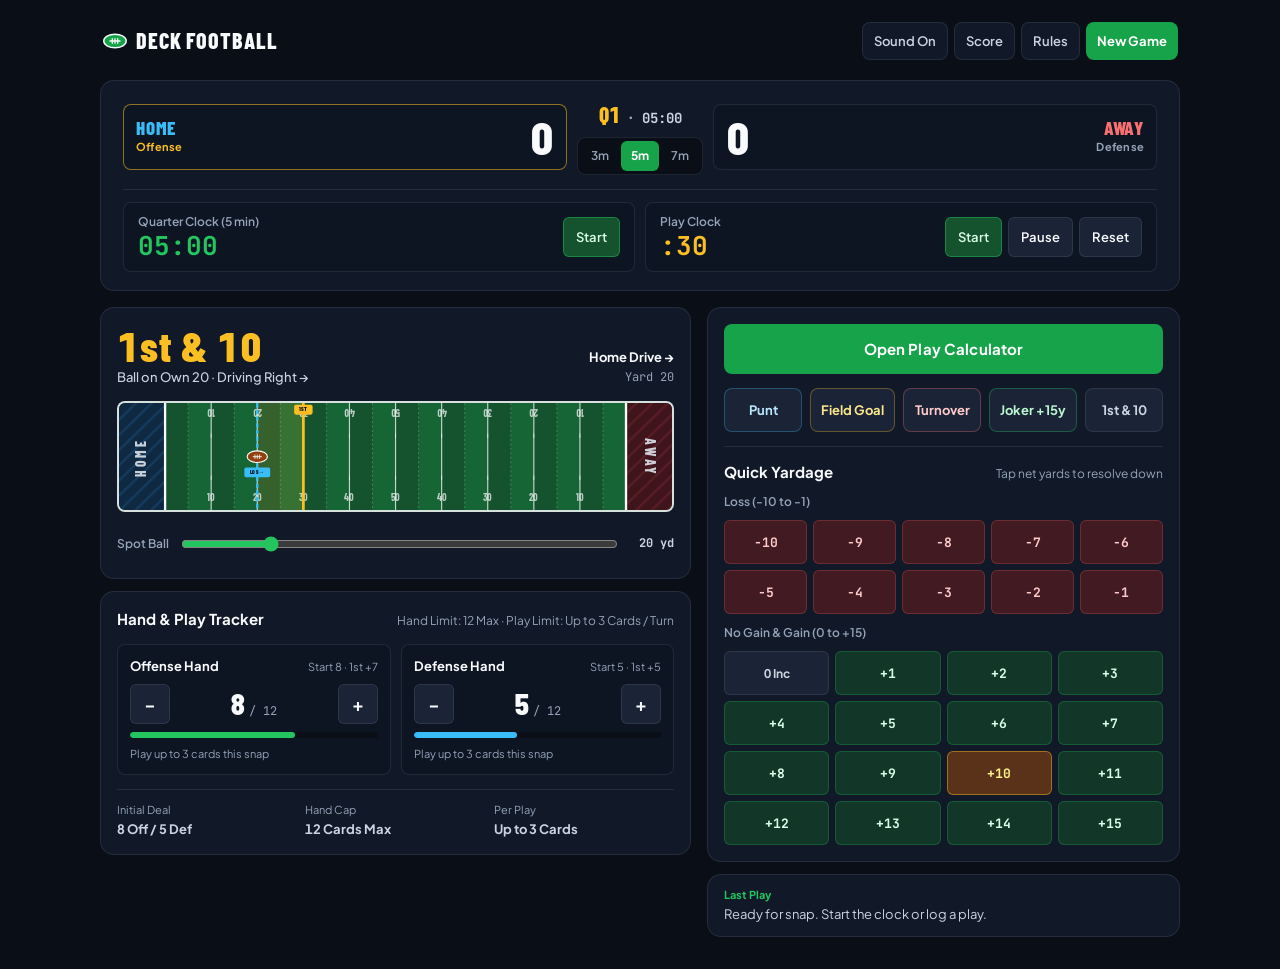
==== index.html @ 08ba4a33 "feat: initialize Deck Football Companion project Set up React application with Vite, Tailwind CSS, a" ====
<!doctype html>
<html lang="en">
  <head>
    <meta charset="UTF-8" />
    <meta name="viewport" content="width=device-width, initial-scale=1.0, viewport-fit=cover" />
    <title>Deck Football Companion</title>
    <meta
      name="description"
      content="Responsive single-page web companion for Deck Football with a live scoreboard, 100-yard gridiron tracker, synchronized game and 30-second play clocks, hand limit tracker, and card play calculators."
    />
    <meta property="og:title" content="Deck Football Companion" />
    <meta
      property="og:description"
      content="Track score, downs, 100-yard field position, synchronized clocks, hands, and special teams for Deck Football."
    />
    <meta property="og:type" content="website" />
    <meta name="twitter:card" content="summary_large_image" />
    <meta name="theme-color" content="#090e17" />
    <link rel="preconnect" href="https://fonts.googleapis.com" />
    <link rel="preconnect" href="https://fonts.gstatic.com" crossorigin />
    <link
      href="https://fonts.googleapis.com/css2?family=Barlow+Condensed:wght@600;700;800&family=JetBrains+Mono:wght@500;700&family=Plus+Jakarta+Sans:wght@400;500;600;700&display=swap"
      rel="stylesheet"
    />
    <link rel="stylesheet" href="./style.css" />
  </head>
  <body>
    <div class="app-shell">
      <!-- Top Bar -->
      <header class="top-bar">
        <div class="brand-lockup">
          <svg class="brand-mark" viewBox="0 0 28 20" aria-hidden="true">
            <ellipse cx="14" cy="10" rx="12.5" ry="7.5" fill="#16a34a" stroke="#f8fafc" stroke-width="1.6" />
            <line x1="8.5" y1="10" x2="19.5" y2="10" stroke="#f8fafc" stroke-width="1.6" stroke-linecap="round" />
            <line x1="11" y1="7.5" x2="11" y2="12.5" stroke="#f8fafc" stroke-width="1.4" stroke-linecap="round" />
            <line x1="14" y1="7.5" x2="14" y2="12.5" stroke="#f8fafc" stroke-width="1.4" stroke-linecap="round" />
            <line x1="17" y1="7.5" x2="17" y2="12.5" stroke="#f8fafc" stroke-width="1.4" stroke-linecap="round" />
          </svg>
          <span class="brand-title">Deck Football</span>
        </div>

        <nav class="top-actions" aria-label="Game controls">
          <button type="button" class="btn-ghost" id="btnToggleSound" aria-pressed="true" title="Toggle sound effects">
            Sound On
          </button>
          <button type="button" class="btn-ghost" id="btnOpenScoreModal">Score</button>
          <button type="button" class="btn-ghost" id="btnOpenRules">Rules</button>
          <button type="button" class="btn-primary-sm" id="btnResetGame">New Game</button>
        </nav>
      </header>

      <!-- Scoreboard & Synchronized Clocks -->
      <section class="scoreboard-panel" aria-label="Scoreboard and clocks">
        <div class="scoreboard-teams">
          <div class="team-block team-home is-offense" id="teamBlockHome">
            <div class="team-meta">
              <span class="team-label">Home</span>
              <span class="possession-text" id="badgeHome">Offense</span>
            </div>
            <div class="team-score" id="scoreHome">0</div>
          </div>

          <div class="quarter-center">
            <div class="quarter-readout">
              <span class="quarter-label" id="quarterDisplay">Q1</span>
              <span class="quarter-sep" aria-hidden="true">&middot;</span>
              <span class="quarter-clock-inline" id="qtrBadgeTime">05:00</span>
            </div>
            <div class="segmented-control" id="quarterLengthSelector" role="group" aria-label="Quarter length">
              <button type="button" class="seg-btn" data-mins="3">3m</button>
              <button type="button" class="seg-btn active" data-mins="5">5m</button>
              <button type="button" class="seg-btn" data-mins="7">7m</button>
            </div>
          </div>

          <div class="team-block team-away" id="teamBlockAway">
            <div class="team-score" id="scoreAway">0</div>
            <div class="team-meta team-meta-right">
              <span class="team-label">Away</span>
              <span class="possession-text" id="badgeAway">Defense</span>
            </div>
          </div>
        </div>

        <div class="clocks-strip">
          <!-- Game Clock -->
          <div class="clock-module">
            <div class="clock-info">
              <span class="clock-heading" id="gameClockLabel">Quarter Clock (5 min)</span>
              <span class="clock-value clock-game" id="gameClock">05:00</span>
            </div>
            <div class="clock-controls">
              <button type="button" class="btn-clock btn-clock-primary" id="btnToggleGameClock">Start</button>
            </div>
          </div>

          <!-- 30-Second Play Clock -->
          <div class="clock-module" id="playClockModule">
            <div class="clock-info">
              <div class="clock-heading-row">
                <span class="clock-heading">Play Clock</span>
                <span class="clock-expired-flag" id="playClockExpiredFlag" hidden>Expired</span>
              </div>
              <span class="clock-value clock-play" id="playClock">:30</span>
            </div>
            <div class="clock-controls">
              <button type="button" class="btn-clock btn-clock-primary" id="btnStartPlayClock">Start</button>
              <button type="button" class="btn-clock" id="btnPausePlayClock">Pause</button>
              <button type="button" class="btn-clock" id="btnResetPlayClock">Reset</button>
            </div>
          </div>
        </div>
      </section>

      <!-- Main Workspace (1-col Mobile, 2-col Desktop) -->
      <main class="workspace-grid">
        <!-- Left Column: Field, Down & Distance, Hand Tracker -->
        <div class="workspace-primary">
          <!-- Down & Distance + 100-Yard Gridiron -->
          <section class="panel field-panel" aria-label="Field position and down tracker">
            <div class="down-header">
              <div class="down-primary">
                <h1 class="down-distance" id="downTag">1st &amp; 10</h1>
                <p class="ball-location" id="locTag">Ball on Own 20 &middot; Driving Right &rarr;</p>
              </div>
              <div class="drive-meta">
                <span class="drive-team" id="driveIndicator">Home Drive</span>
                <span class="yard-numeric" id="ballOnNumeric">Yard 20</span>
              </div>
            </div>

            <div class="gridiron-frame">
              <svg id="fieldSvg" viewBox="0 0 1200 240" preserveAspectRatio="none" role="img" aria-label="100-yard football field showing line of scrimmage and first down marker">
                <defs>
                  <pattern id="homePattern" width="24" height="24" patternTransform="rotate(45 0 0)" patternUnits="userSpaceOnUse">
                    <rect width="24" height="24" fill="#0f2942" />
                    <line x1="0" y1="0" x2="0" y2="24" stroke="#163b5e" stroke-width="10" />
                  </pattern>
                  <pattern id="awayPattern" width="24" height="24" patternTransform="rotate(45 0 0)" patternUnits="userSpaceOnUse">
                    <rect width="24" height="24" fill="#3f151b" />
                    <line x1="0" y1="0" x2="0" y2="24" stroke="#581d25" stroke-width="10" />
                  </pattern>
                </defs>

                <!-- Alternating 5-Yard Turf Stripes (x: 100 to 1100 = 100 yards) -->
                <g id="grassStripes">
                  <rect x="100" y="0" width="50" height="240" fill="#14532d" />
                  <rect x="150" y="0" width="50" height="240" fill="#166534" />
                  <rect x="200" y="0" width="50" height="240" fill="#14532d" />
                  <rect x="250" y="0" width="50" height="240" fill="#166534" />
                  <rect x="300" y="0" width="50" height="240" fill="#14532d" />
                  <rect x="350" y="0" width="50" height="240" fill="#166534" />
                  <rect x="400" y="0" width="50" height="240" fill="#14532d" />
                  <rect x="450" y="0" width="50" height="240" fill="#166534" />
                  <rect x="500" y="0" width="50" height="240" fill="#14532d" />
                  <rect x="550" y="0" width="50" height="240" fill="#166534" />
                  <rect x="600" y="0" width="50" height="240" fill="#14532d" />
                  <rect x="650" y="0" width="50" height="240" fill="#166534" />
                  <rect x="700" y="0" width="50" height="240" fill="#14532d" />
                  <rect x="750" y="0" width="50" height="240" fill="#166534" />
                  <rect x="800" y="0" width="50" height="240" fill="#14532d" />
                  <rect x="850" y="0" width="50" height="240" fill="#166534" />
                  <rect x="900" y="0" width="50" height="240" fill="#14532d" />
                  <rect x="950" y="0" width="50" height="240" fill="#166534" />
                  <rect x="1000" y="0" width="50" height="240" fill="#14532d" />
                  <rect x="1050" y="0" width="50" height="240" fill="#166534" />
                </g>

                <!-- To-Go Zone Highlight between LOS and First Down -->
                <rect id="svgToGoZone" x="300" y="0" width="100" height="240" fill="rgba(251, 191, 36, 0.14)" />

                <!-- Endzones -->
                <rect x="0" y="0" width="100" height="240" fill="url(#homePattern)" />
                <text x="50" y="122" fill="#e2e8f0" font-size="30" font-weight="800" font-family="Barlow Condensed, sans-serif" text-anchor="middle" dominant-baseline="middle" transform="rotate(-90 50 122)" opacity="0.88" letter-spacing="6">HOME</text>

                <rect x="1100" y="0" width="100" height="240" fill="url(#awayPattern)" />
                <text x="1150" y="122" fill="#e2e8f0" font-size="30" font-weight="800" font-family="Barlow Condensed, sans-serif" text-anchor="middle" dominant-baseline="middle" transform="rotate(90 1150 122)" opacity="0.88" letter-spacing="6">AWAY</text>

                <!-- Goal Lines -->
                <line x1="100" y1="0" x2="100" y2="240" stroke="#f8fafc" stroke-width="5" />
                <line x1="1100" y1="0" x2="1100" y2="240" stroke="#f8fafc" stroke-width="5" />

                <!-- 5-Yard Dashed Lines -->
                <g stroke="rgba(248,250,252,0.24)" stroke-width="2" stroke-dasharray="5 5">
                  <line x1="150" y1="0" x2="150" y2="240" />
                  <line x1="250" y1="0" x2="250" y2="240" />
                  <line x1="350" y1="0" x2="350" y2="240" />
                  <line x1="450" y1="0" x2="450" y2="240" />
                  <line x1="550" y1="0" x2="550" y2="240" />
                  <line x1="650" y1="0" x2="650" y2="240" />
                  <line x1="750" y1="0" x2="750" y2="240" />
                  <line x1="850" y1="0" x2="850" y2="240" />
                  <line x1="950" y1="0" x2="950" y2="240" />
                  <line x1="1050" y1="0" x2="1050" y2="240" />
                </g>

                <!-- 10-Yard Major Solid Lines -->
                <g stroke="rgba(248,250,252,0.78)" stroke-width="2.5">
                  <line x1="200" y1="0" x2="200" y2="240" />
                  <line x1="300" y1="0" x2="300" y2="240" />
                  <line x1="400" y1="0" x2="400" y2="240" />
                  <line x1="500" y1="0" x2="500" y2="240" />
                  <line x1="600" y1="0" x2="600" y2="240" />
                  <line x1="700" y1="0" x2="700" y2="240" />
                  <line x1="800" y1="0" x2="800" y2="240" />
                  <line x1="900" y1="0" x2="900" y2="240" />
                  <line x1="1000" y1="0" x2="1000" y2="240" />
                </g>

                <!-- Hash Marks -->
                <g stroke="rgba(248,250,252,0.65)" stroke-width="2">
                  <line x1="200" y1="68" x2="200" y2="78" /><line x1="300" y1="68" x2="300" y2="78" />
                  <line x1="400" y1="68" x2="400" y2="78" /><line x1="500" y1="68" x2="500" y2="78" />
                  <line x1="600" y1="68" x2="600" y2="78" /><line x1="700" y1="68" x2="700" y2="78" />
                  <line x1="800" y1="68" x2="800" y2="78" /><line x1="900" y1="68" x2="900" y2="78" />
                  <line x1="1000" y1="68" x2="1000" y2="78" />
                  <line x1="200" y1="162" x2="200" y2="172" /><line x1="300" y1="162" x2="300" y2="172" />
                  <line x1="400" y1="162" x2="400" y2="172" /><line x1="500" y1="162" x2="500" y2="172" />
                  <line x1="600" y1="162" x2="600" y2="172" /><line x1="700" y1="162" x2="700" y2="172" />
                  <line x1="800" y1="162" x2="800" y2="172" /><line x1="900" y1="162" x2="900" y2="172" />
                  <line x1="1000" y1="162" x2="1000" y2="172" />
                </g>

                <!-- Yard Numbers -->
                <g font-size="22" font-weight="700" font-family="Barlow Condensed, sans-serif" fill="rgba(248,250,252,0.72)" text-anchor="middle">
                  <text x="200" y="220">10</text><text x="300" y="220">20</text><text x="400" y="220">30</text><text x="500" y="220">40</text>
                  <text x="600" y="220">50</text>
                  <text x="700" y="220">40</text><text x="800" y="220">30</text><text x="900" y="220">20</text><text x="1000" y="220">10</text>
                  <text x="200" y="26" transform="rotate(180 200 20)">10</text>
                  <text x="300" y="26" transform="rotate(180 300 20)">20</text>
                  <text x="400" y="26" transform="rotate(180 400 20)">30</text>
                  <text x="500" y="26" transform="rotate(180 500 20)">40</text>
                  <text x="600" y="26" transform="rotate(180 600 20)">50</text>
                  <text x="700" y="26" transform="rotate(180 700 20)">40</text>
                  <text x="800" y="26" transform="rotate(180 800 20)">30</text>
                  <text x="900" y="26" transform="rotate(180 900 20)">20</text>
                  <text x="1000" y="26" transform="rotate(180 1000 20)">10</text>
                </g>

                <!-- First Down Line (Amber Gold) -->
                <g id="svgFirstDownGroup" transform="translate(400, 0)">
                  <line x1="0" y1="0" x2="0" y2="240" stroke="#fbbf24" stroke-width="6" />
                  <rect x="-20" y="4" width="40" height="22" rx="4" fill="#fbbf24" />
                  <text x="0" y="19" fill="#090e17" font-size="13" font-weight="800" font-family="Barlow Condensed, sans-serif" text-anchor="middle">1ST</text>
                </g>

                <!-- Line of Scrimmage & Ball Marker -->
                <g id="svgLosGroup" transform="translate(300, 0)">
                  <line x1="0" y1="0" x2="0" y2="240" stroke="#38bdf8" stroke-width="5" stroke-dasharray="10 5" />
                  <ellipse cx="0" cy="120" rx="22" ry="13" fill="#92400e" stroke="#f8fafc" stroke-width="2.5" />
                  <line x1="-9" y1="120" x2="9" y2="120" stroke="#f8fafc" stroke-width="2" stroke-linecap="round" />
                  <line x1="-5" y1="116" x2="-5" y2="124" stroke="#f8fafc" stroke-width="1.8" stroke-linecap="round" />
                  <line x1="0" y1="116" x2="0" y2="124" stroke="#f8fafc" stroke-width="1.8" stroke-linecap="round" />
                  <line x1="5" y1="116" x2="5" y2="124" stroke="#f8fafc" stroke-width="1.8" stroke-linecap="round" />
                  <rect x="-28" y="144" width="56" height="22" rx="4" fill="#38bdf8" />
                  <text id="svgLosText" x="0" y="159" fill="#090e17" font-size="12" font-weight="800" font-family="Barlow Condensed, sans-serif" text-anchor="middle">LOS &rarr;</text>
                </g>
              </svg>
            </div>

            <!-- Manual Spot Scrubber -->
            <div class="scrubber-row">
              <label for="ballScrubber" class="scrubber-label">Spot Ball</label>
              <input type="range" id="ballScrubber" min="1" max="99" value="20" aria-label="Adjust ball yard line" />
              <span class="scrubber-value" id="scrubberYardVal">20 yd</span>
            </div>
          </section>

          <!-- Hand Tracker Indicators -->
          <section class="panel hand-tracker-panel" aria-label="Card hand tracker">
            <div class="section-header-row">
              <h2 class="section-title">Hand &amp; Play Tracker</h2>
              <span class="meta-inline">Hand Limit: 12 Max &middot; Play Limit: Up to 3 Cards / Turn</span>
            </div>

            <div class="hand-grid">
              <div class="hand-stat">
                <div class="hand-stat-top">
                  <span class="hand-role">Offense Hand</span>
                  <span class="hand-rule-note">Start 8 &middot; 1st +7</span>
                </div>
                <div class="hand-counter-row">
                  <button type="button" class="btn-step" id="btnOffHandDec" aria-label="Decrease offense cards">&minus;</button>
                  <div class="hand-count-readout">
                    <span class="hand-count-num" id="offenseHandCount">8</span>
                    <span class="hand-count-cap">/ 12</span>
                  </div>
                  <button type="button" class="btn-step" id="btnOffHandInc" aria-label="Increase offense cards">+</button>
                </div>
                <div class="hand-bar-track" aria-hidden="true">
                  <div class="hand-bar-fill fill-offense" id="offenseHandBar" style="width: 66.6%;"></div>
                </div>
                <span class="hand-status-note" id="offenseHandNote">Fresh drive deal (8 cards)</span>
              </div>

              <div class="hand-stat">
                <div class="hand-stat-top">
                  <span class="hand-role">Defense Hand</span>
                  <span class="hand-rule-note">Start 5 &middot; 1st +5</span>
                </div>
                <div class="hand-counter-row">
                  <button type="button" class="btn-step" id="btnDefHandDec" aria-label="Decrease defense cards">&minus;</button>
                  <div class="hand-count-readout">
                    <span class="hand-count-num" id="defenseHandCount">5</span>
                    <span class="hand-count-cap">/ 12</span>
                  </div>
                  <button type="button" class="btn-step" id="btnDefHandInc" aria-label="Increase defense cards">+</button>
                </div>
                <div class="hand-bar-track" aria-hidden="true">
                  <div class="hand-bar-fill fill-defense" id="defenseHandBar" style="width: 41.6%;"></div>
                </div>
                <span class="hand-status-note" id="defenseHandNote">Fresh drive deal (5 cards)</span>
              </div>
            </div>

            <div class="limits-footer">
              <div class="limit-item">
                <span class="limit-key">Initial Deal</span>
                <span class="limit-val">8 Off / 5 Def</span>
              </div>
              <div class="limit-item">
                <span class="limit-key">Hand Cap</span>
                <span class="limit-val">12 Cards Max</span>
              </div>
              <div class="limit-item">
                <span class="limit-key">Per Play</span>
                <span class="limit-val">Up to 3 Cards</span>
              </div>
            </div>
          </section>
        </div>

        <!-- Right Column: Controls, Quick Yardage, Play Calc & Live Feed -->
        <div class="workspace-secondary">
          <!-- Primary Play Calculator + Situation Actions -->
          <section class="panel controls-panel" aria-label="Play actions and quick yardage">
            <button type="button" class="btn-play-calc" id="btnOpenPlayCalc">
              Open Play Calculator
            </button>

            <div class="situation-grid">
              <button type="button" class="btn-action action-punt" id="btnTriggerPunt">Punt</button>
              <button type="button" class="btn-action action-fg" id="btnTriggerFG">Field Goal</button>
              <button type="button" class="btn-action action-turnover" id="btnTriggerTurnover">Turnover</button>
              <button type="button" class="btn-action action-penalty" id="btnTriggerJokerPenalty">Joker +15y</button>
              <button type="button" class="btn-action action-reset" id="btnForceFirstDown">1st &amp; 10</button>
            </div>

            <div class="divider-line"></div>

            <!-- Quick Yardage (-10 to +15) -->
            <div class="quick-yardage-block">
              <div class="section-header-row">
                <h2 class="section-title">Quick Yardage</h2>
                <span class="meta-inline">Tap net yards to resolve down</span>
              </div>

              <div class="yard-group-label">Loss (-10 to -1)</div>
              <div class="yard-grid yard-grid-loss">
                <button type="button" class="btn-yard btn-loss" data-yard="-10">-10</button>
                <button type="button" class="btn-yard btn-loss" data-yard="-9">-9</button>
                <button type="button" class="btn-yard btn-loss" data-yard="-8">-8</button>
                <button type="button" class="btn-yard btn-loss" data-yard="-7">-7</button>
                <button type="button" class="btn-yard btn-loss" data-yard="-6">-6</button>
                <button type="button" class="btn-yard btn-loss" data-yard="-5">-5</button>
                <button type="button" class="btn-yard btn-loss" data-yard="-4">-4</button>
                <button type="button" class="btn-yard btn-loss" data-yard="-3">-3</button>
                <button type="button" class="btn-yard btn-loss" data-yard="-2">-2</button>
                <button type="button" class="btn-yard btn-loss" data-yard="-1">-1</button>
              </div>

              <div class="yard-group-label">No Gain &amp; Gain (0 to +15)</div>
              <div class="yard-grid yard-grid-gain">
                <button type="button" class="btn-yard btn-inc" data-yard="0">0 Inc</button>
                <button type="button" class="btn-yard btn-gain" data-yard="1">+1</button>
                <button type="button" class="btn-yard btn-gain" data-yard="2">+2</button>
                <button type="button" class="btn-yard btn-gain" data-yard="3">+3</button>
                <button type="button" class="btn-yard btn-gain" data-yard="4">+4</button>
                <button type="button" class="btn-yard btn-gain" data-yard="5">+5</button>
                <button type="button" class="btn-yard btn-gain" data-yard="6">+6</button>
                <button type="button" class="btn-yard btn-gain" data-yard="7">+7</button>
                <button type="button" class="btn-yard btn-gain" data-yard="8">+8</button>
                <button type="button" class="btn-yard btn-gain" data-yard="9">+9</button>
                <button type="button" class="btn-yard btn-firstdown" data-yard="10">+10</button>
                <button type="button" class="btn-yard btn-gain" data-yard="11">+11</button>
                <button type="button" class="btn-yard btn-gain" data-yard="12">+12</button>
                <button type="button" class="btn-yard btn-gain" data-yard="13">+13</button>
                <button type="button" class="btn-yard btn-gain" data-yard="14">+14</button>
                <button type="button" class="btn-yard btn-gain" data-yard="15">+15</button>
              </div>
            </div>
          </section>

          <!-- Play Log / Status -->
          <section class="panel status-panel" aria-live="polite" aria-label="Latest play update">
            <div class="status-row">
              <span class="status-kicker">Last Play</span>
              <span class="status-text" id="statusText">Ready for snap. Start the clock or log a play.</span>
            </div>
          </section>
        </div>
      </main>
    </div>

    <!-- ================= PLAY CALCULATOR MODAL ================= -->
    <div class="modal-backdrop" id="modalPlayCalc" role="dialog" aria-modal="true" aria-labelledby="titlePlayCalc">
      <div class="modal-card modal-card-wide">
        <div class="modal-header">
          <div>
            <h2 class="modal-title" id="titlePlayCalc">Play Calculator</h2>
            <p class="modal-subtitle">Clocks paused automatically &middot; Up to 3 cards per side</p>
          </div>
          <button type="button" class="btn-close" id="btnClosePlayCalc" aria-label="Close Play Calculator">&times;</button>
        </div>

        <div class="calc-mode-bar">
          <span class="calc-mode-label">Ace Valuation</span>
          <div class="segmented-control" id="aceModeSelector" role="group" aria-label="Ace valuation mode">
            <button type="button" class="seg-btn active" data-ace-mode="standard">Ace = 11</button>
            <button type="button" class="seg-btn" data-ace-mode="v4">v4 (Q+A = 11 / Solo 5)</button>
          </div>
        </div>

        <!-- Direct Card Sum Quick Input -->
        <div class="sum-input-row">
          <div class="sum-field">
            <label for="inputOffenseSum">Offense Sum (optional)</label>
            <input type="number" id="inputOffenseSum" min="0" max="60" placeholder="Auto from cards" />
          </div>
          <div class="sum-field">
            <label for="inputDefenseSum">Defense Sum (optional)</label>
            <input type="number" id="inputDefenseSum" min="0" max="60" placeholder="Auto from cards" />
          </div>
        </div>

        <!-- Offense Cards -->
        <div class="calc-section">
          <div class="calc-section-header">
            <span id="labelOffenseCount">Offense Cards (0/3)</span>
            <button type="button" class="btn-text-sm" id="btnClearOffense">Clear</button>
          </div>
          <div class="selected-cards" id="chipsOffense"></div>
          <div class="card-keypad" id="keysOffense">
            <button type="button" class="btn-key" data-type="num" data-val="2">2</button>
            <button type="button" class="btn-key" data-type="num" data-val="3">3</button>
            <button type="button" class="btn-key" data-type="num" data-val="4">4</button>
            <button type="button" class="btn-key" data-type="num" data-val="5">5</button>
            <button type="button" class="btn-key" data-type="num" data-val="6">6</button>
            <button type="button" class="btn-key" data-type="num" data-val="7">7</button>
            <button type="button" class="btn-key" data-type="num" data-val="8">8</button>
            <button type="button" class="btn-key" data-type="num" data-val="9">9</button>
            <button type="button" class="btn-key" data-type="num" data-val="10">10</button>
            <button type="button" class="btn-key" data-type="jack" data-val="10">J (10)</button>
            <button type="button" class="btn-key key-face" data-type="queen" data-val="10">Q (10)</button>
            <button type="button" class="btn-key key-face" data-type="king" data-val="10">K (10)</button>
            <button type="button" class="btn-key key-ace span-2" data-type="ace" data-val="11" id="btnOffAceKey">Ace (11)</button>
            <button type="button" class="btn-key key-joker-off span-2" data-type="joker" data-val="11">Joker (K+Joker = +15y)</button>
          </div>
        </div>

        <!-- Defense Cards -->
        <div class="calc-section">
          <div class="calc-section-header">
            <span id="labelDefenseCount">Defense Cards (0/3)</span>
            <button type="button" class="btn-text-sm" id="btnClearDefense">Clear</button>
          </div>
          <div class="selected-cards" id="chipsDefense"></div>
          <div class="card-keypad" id="keysDefense">
            <button type="button" class="btn-key" data-type="num" data-val="2">2</button>
            <button type="button" class="btn-key" data-type="num" data-val="3">3</button>
            <button type="button" class="btn-key" data-type="num" data-val="4">4</button>
            <button type="button" class="btn-key" data-type="num" data-val="5">5</button>
            <button type="button" class="btn-key" data-type="num" data-val="6">6</button>
            <button type="button" class="btn-key" data-type="num" data-val="7">7</button>
            <button type="button" class="btn-key" data-type="num" data-val="8">8</button>
            <button type="button" class="btn-key" data-type="num" data-val="9">9</button>
            <button type="button" class="btn-key" data-type="num" data-val="10">10</button>
            <button type="button" class="btn-key" data-type="jack" data-val="10">J (10)</button>
            <button type="button" class="btn-key key-face" data-type="queen" data-val="10">Q (10)</button>
            <button type="button" class="btn-key key-face" data-type="king" data-val="10">K (10)</button>
            <button type="button" class="btn-key key-ace span-2" data-type="ace" data-val="11">Ace (11 &middot; -10y Cap)</button>
            <button type="button" class="btn-key key-joker-def span-2" data-type="joker" data-val="11">Joker (K+Joker = Turnover)</button>
          </div>
        </div>

        <div class="result-summary">
          <span class="result-label">Net Play Yardage</span>
          <div class="result-value" id="calcDiffText">0 Yards</div>
          <p class="result-subtext" id="calcOutcomeSubtext">Select cards or enter sums to calculate play outcome.</p>
        </div>

        <div class="modal-actions-stack">
          <button type="button" class="btn-primary-full" id="btnApplyPlayCalc">Apply Play to Field</button>
          <button type="button" class="btn-secondary-full btn-joker-direct" id="btnCalcJokerPenalty">
            Enforce Offensive Joker Penalty (+15y &amp; 1st Down)
          </button>
        </div>
      </div>
    </div>

    <!-- ================= PUNT & SAFETY FREE KICK MODAL ================= -->
    <div class="modal-backdrop" id="modalPunt" role="dialog" aria-modal="true" aria-labelledby="puntTitle">
      <div class="modal-card modal-card-wide">
        <div class="modal-header">
          <div>
            <h2 class="modal-title" id="puntTitle">4th Down Punt</h2>
            <p class="modal-subtitle" id="puntDesc">Val &times; 5y, Face = 45y, Ace = 50y. Defense plays 1 return card.</p>
          </div>
          <button type="button" class="btn-close" id="btnClosePunt" aria-label="Close Punt Modal">&times;</button>
        </div>

        <div class="calc-section">
          <div class="calc-section-header">
            <span>Punting Card</span>
            <button type="button" class="btn-text-accent" id="btnPuntDrawDeck">Draw Deck (Empty Hand)</button>
          </div>
          <div class="selected-cards" id="chipsPuntKick"></div>
          <div class="card-keypad keypad-compact" id="keysPuntKick">
            <button type="button" class="btn-key" data-val="2" data-label="2 (10y)">2 (10y)</button>
            <button type="button" class="btn-key" data-val="3" data-label="3 (15y)">3 (15y)</button>
            <button type="button" class="btn-key" data-val="4" data-label="4 (20y)">4 (20y)</button>
            <button type="button" class="btn-key" data-val="5" data-label="5 (25y)">5 (25y)</button>
            <button type="button" class="btn-key" data-val="6" data-label="6 (30y)">6 (30y)</button>
            <button type="button" class="btn-key" data-val="7" data-label="7 (35y)">7 (35y)</button>
            <button type="button" class="btn-key" data-val="8" data-label="8 (40y)">8 (40y)</button>
            <button type="button" class="btn-key" data-val="9" data-label="9 (45y)">9 (45y)</button>
            <button type="button" class="btn-key" data-val="10" data-label="10 (50y)">10 (50y)</button>
            <button type="button" class="btn-key key-face" data-val="10" data-label="Face (45y)">Face (45y)</button>
            <button type="button" class="btn-key key-ace span-2" data-val="11" data-label="Ace (50y)">Ace (50y)</button>
          </div>
        </div>

        <div class="calc-section">
          <div class="calc-section-header">
            <span>Return Card</span>
            <button type="button" class="btn-text-sm" id="btnClearPuntReturn">No Return</button>
          </div>
          <div class="selected-cards" id="chipsPuntReturn"></div>
          <div class="card-keypad keypad-compact" id="keysPuntReturn">
            <button type="button" class="btn-key" data-val="2" data-label="2 (2y)">2y</button>
            <button type="button" class="btn-key" data-val="3" data-label="3 (3y)">3y</button>
            <button type="button" class="btn-key" data-val="4" data-label="4 (4y)">4y</button>
            <button type="button" class="btn-key" data-val="5" data-label="5 (5y)">5y</button>
            <button type="button" class="btn-key" data-val="6" data-label="6 (6y)">6y</button>
            <button type="button" class="btn-key" data-val="7" data-label="7 (7y)">7y</button>
            <button type="button" class="btn-key" data-val="8" data-label="8 (8y)">8y</button>
            <button type="button" class="btn-key" data-val="9" data-label="9 (9y)">9y</button>
            <button type="button" class="btn-key" data-val="10" data-label="10 (10y)">10y</button>
            <button type="button" class="btn-key key-face" data-val="10" data-label="Face (10y)">Face (10y)</button>
            <button type="button" class="btn-key key-ace span-2" data-val="11" data-label="Ace (11y)">Ace (11y)</button>
          </div>
        </div>

        <div class="result-summary">
          <span class="result-label">Projected Result</span>
          <div class="result-value" id="puntNetText">0 Net Yards</div>
          <p class="result-subtext" id="puntLandingPreview">Select a punting card to preview landing spot.</p>
        </div>

        <button type="button" class="btn-primary-full" id="btnExecutePunt">Execute Punt &amp; Switch Possession</button>
      </div>
    </div>

    <!-- ================= FIELD GOAL MODAL ================= -->
    <div class="modal-backdrop" id="modalFG" role="dialog" aria-modal="true" aria-labelledby="titleFG">
      <div class="modal-card modal-card-wide">
        <div class="modal-header">
          <div>
            <h2 class="modal-title" id="titleFG">Field Goal Attempt</h2>
            <p class="modal-subtitle">5 deck cards + up to 3 hand cards vs. up to 2 defense cards (Aces = 11)</p>
          </div>
          <button type="button" class="btn-close" id="btnCloseFG" aria-label="Close Field Goal Modal">&times;</button>
        </div>

        <div class="result-summary">
          <span class="result-label">Target Distance Required (Strictly Exceed)</span>
          <div class="result-value" id="fgTargetText">45 Yards</div>
          <p class="result-subtext" id="fgMathText">Offense (0) - Defense (0) = 0 Net</p>
        </div>

        <div class="calc-section">
          <div class="calc-section-header">
            <span>Offense Kick (Deck + Hand)</span>
            <div class="inline-actions">
              <button type="button" class="btn-text-accent" id="btnAutoFGDeck">Auto-Draw 5 Deck</button>
              <button type="button" class="btn-text-sm" id="btnClearFGOffense">Clear</button>
            </div>
          </div>
          <div class="selected-cards" id="chipsFGOffense"></div>
          <div class="card-keypad" id="keysFGOffense">
            <button type="button" class="btn-key" data-val="2" data-label="2">2</button>
            <button type="button" class="btn-key" data-val="3" data-label="3">3</button>
            <button type="button" class="btn-key" data-val="4" data-label="4">4</button>
            <button type="button" class="btn-key" data-val="5" data-label="5">5</button>
            <button type="button" class="btn-key" data-val="6" data-label="6">6</button>
            <button type="button" class="btn-key" data-val="7" data-label="7">7</button>
            <button type="button" class="btn-key" data-val="8" data-label="8">8</button>
            <button type="button" class="btn-key" data-val="9" data-label="9">9</button>
            <button type="button" class="btn-key" data-val="10" data-label="10">10</button>
            <button type="button" class="btn-key key-face" data-val="10" data-label="Face (10)">Face (10)</button>
            <button type="button" class="btn-key key-ace span-2" data-val="11" data-label="Ace (11)">Ace (11)</button>
            <button type="button" class="btn-key key-joker-off span-4" data-val="25" data-label="Joker (+25y)">Joker Penalty / Kick Boost (+25 Yards)</button>
          </div>
        </div>

        <div class="calc-section">
          <div class="calc-section-header">
            <span>Defense Contest (Max 2 Cards)</span>
            <button type="button" class="btn-text-sm" id="btnClearFGDefense">Clear</button>
          </div>
          <div class="selected-cards" id="chipsFGDefense"></div>
          <div class="card-keypad" id="keysFGDefense">
            <button type="button" class="btn-key" data-val="2" data-label="2">2</button>
            <button type="button" class="btn-key" data-val="3" data-label="3">3</button>
            <button type="button" class="btn-key" data-val="4" data-label="4">4</button>
            <button type="button" class="btn-key" data-val="5" data-label="5">5</button>
            <button type="button" class="btn-key" data-val="6" data-label="6">6</button>
            <button type="button" class="btn-key" data-val="7" data-label="7">7</button>
            <button type="button" class="btn-key" data-val="8" data-label="8">8</button>
            <button type="button" class="btn-key" data-val="9" data-label="9">9</button>
            <button type="button" class="btn-key" data-val="10" data-label="10">10</button>
            <button type="button" class="btn-key key-face" data-val="10" data-label="Face (10)">Face (10)</button>
            <button type="button" class="btn-key key-ace span-2" data-val="11" data-label="Ace (11)">Ace (11)</button>
            <button type="button" class="btn-key key-joker-def span-4" data-val="JOKER" data-label="Defense Joker (Block)">Defense Joker (Blocked Kick)</button>
          </div>
        </div>

        <button type="button" class="btn-primary-full btn-amber" id="btnResolveFG">Resolve Field Goal</button>
      </div>
    </div>

    <!-- ================= FIELD GOAL GOOD MODAL ================= -->
    <div class="modal-backdrop" id="modalFGMade" role="dialog" aria-modal="true" aria-labelledby="titleFGMade">
      <div class="modal-card modal-centered">
        <span class="modal-kicker kicker-gold">3 Points Awarded</span>
        <h2 class="modal-title-lg" id="titleFGMade">Field Goal Is Good</h2>
        <p class="modal-copy" id="fgMadeDetail">Proceed to kickoff to the opponent.</p>

        <div class="modal-actions-row">
          <button type="button" class="btn-secondary-full" id="btnFGKickTouchback">Touchback (Own 25)</button>
          <button type="button" class="btn-primary-full" id="btnFGKickReturnDeck">Flip 4-Card Return</button>
        </div>
      </div>
    </div>

    <!-- ================= FIELD GOAL MISSED MODAL ================= -->
    <div class="modal-backdrop" id="modalFGMissed" role="dialog" aria-modal="true" aria-labelledby="titleFGMissed">
      <div class="modal-card modal-centered">
        <span class="modal-kicker kicker-danger">Turnover on Kick</span>
        <h2 class="modal-title-lg" id="titleFGMissed">Field Goal No Good</h2>
        <p class="modal-copy" id="fgMissedDetail">Defense takes over at the spot of the kick.</p>
        <button type="button" class="btn-primary-full" id="btnConfirmFGMissed">Switch Possession &amp; Deal</button>
      </div>
    </div>

    <!-- ================= TOUCHDOWN & PAT MODAL ================= -->
    <div class="modal-backdrop" id="modalTD" role="dialog" aria-modal="true" aria-labelledby="titleTD">
      <div class="modal-card modal-centered">
        <span class="modal-kicker kicker-gold">6 Points Awarded</span>
        <h2 class="modal-title-lg" id="titleTD">Touchdown</h2>
        <p class="modal-copy">Choose your Point After Touchdown (PAT) attempt:</p>

        <div class="modal-actions-row" id="patChoiceRow">
          <button type="button" class="btn-secondary-full" id="btnSelectPAT1">
            1-Pt Kick (Flip 4+)
          </button>
          <button type="button" class="btn-secondary-full" id="btnSelectPAT2">
            2-Pt Try (1-Card Snap)
          </button>
        </div>

        <div class="inline-callout" id="patConfirmBox" hidden>
          <p class="callout-title" id="patPromptText">Was the conversion good?</p>
          <div class="modal-actions-row">
            <button type="button" class="btn-primary-full" id="btnConfirmPATSuccess">Good / Success</button>
            <button type="button" class="btn-danger-full" id="btnConfirmPATFail">No Good / Failed</button>
          </div>
        </div>

        <div class="inline-callout" id="kickoffBox" hidden>
          <p class="callout-title">Kickoff to Opponent</p>
          <div class="modal-actions-row">
            <button type="button" class="btn-secondary-full" id="btnTDKickTouchback">Touchback (Own 25)</button>
            <button type="button" class="btn-primary-full" id="btnTDKickReturnDeck">Flip 4-Card Return</button>
          </div>
        </div>
      </div>
    </div>

    <!-- ================= SAFETY MODAL ================= -->
    <div class="modal-backdrop" id="modalSafety" role="dialog" aria-modal="true" aria-labelledby="titleSafety">
      <div class="modal-card modal-centered">
        <span class="modal-kicker kicker-danger">2 Points to Defense</span>
        <h2 class="modal-title-lg" id="titleSafety">Safety</h2>
        <p class="modal-copy" id="safetyDetail">
          Offense tackled in their own endzone. Defending team scores +2 points and receives a Free Kick from the 20-yard line.
        </p>
        <button type="button" class="btn-primary-full" id="btnProceedSafetyKick">Proceed to Free Kick</button>
      </div>
    </div>

    <!-- ================= DELAY OF GAME MODAL ================= -->
    <div class="modal-backdrop" id="modalDelayOfGame" role="dialog" aria-modal="true" aria-labelledby="titleDelay">
      <div class="modal-card modal-centered">
        <span class="modal-kicker kicker-danger">Play Clock Expired (:00)</span>
        <h2 class="modal-title-lg" id="titleDelay">Delay of Game</h2>
        <p class="modal-copy">
          The 30-second play clock expired before the snap. Enforce the 5-yard penalty or wave it off if the cards were played in time.
        </p>
        <div class="modal-actions-stack">
          <button type="button" class="btn-danger-full" id="btnEnforceDelayPenalty">Enforce 5-Yard Penalty</button>
          <button type="button" class="btn-secondary-full" id="btnWaveOffDelay">Wave Off Penalty</button>
        </div>
      </div>
    </div>

    <!-- ================= QUARTER / HALFTIME / FINAL MODAL ================= -->
    <div class="modal-backdrop" id="modalQuarterEnd" role="dialog" aria-modal="true" aria-labelledby="titleQuarterEnd">
      <div class="modal-card modal-centered">
        <span class="modal-kicker kicker-gold" id="quarterEndKicker">End of Quarter</span>
        <h2 class="modal-title-lg" id="titleQuarterEnd">Quarter Complete</h2>
        <p class="modal-copy" id="quarterEndBody">Ready to begin the next quarter.</p>
        <div class="modal-actions-stack">
          <button type="button" class="btn-primary-full" id="btnConfirmQuarterEnd">Start Next Quarter</button>
        </div>
      </div>
    </div>

    <!-- ================= DEAL / FIRST DOWN / TURNOVER MODAL ================= -->
    <div class="modal-backdrop" id="modalDeal" role="dialog" aria-modal="true" aria-labelledby="dealTitle">
      <div class="modal-card modal-centered">
        <span class="modal-kicker kicker-gold" id="dealKicker">Card Deal</span>
        <h2 class="modal-title-lg" id="dealTitle">First Down</h2>
        <p class="modal-copy" id="dealBody">
          Deal +7 cards to Offense and +5 cards to Defense. Max hand cap is 12 cards.
        </p>
        <button type="button" class="btn-primary-full" id="btnResumeAfterDeal">Hands Dealt &middot; Resume Game</button>
      </div>
    </div>

    <!-- ================= SCORE & QUARTER ADJUST MODAL ================= -->
    <div class="modal-backdrop" id="modalScoreAdjust" role="dialog" aria-modal="true" aria-labelledby="titleScoreAdjust">
      <div class="modal-card">
        <div class="modal-header">
          <div>
            <h2 class="modal-title" id="titleScoreAdjust">Adjust Score &amp; Situation</h2>
            <p class="modal-subtitle">Manual overrides for score, possession, and quarter</p>
          </div>
          <button type="button" class="btn-close" id="btnCloseScoreModal" aria-label="Close Score Modal">&times;</button>
        </div>

        <div class="score-adjust-grid">
          <div class="calc-section">
            <div class="calc-section-header">
              <span class="home-text">Home</span>
              <span class="mono-val" id="modalHomeScoreVal">0</span>
            </div>
            <div class="adjust-btn-grid">
              <button type="button" class="btn-key" data-add-home="6">+6 TD</button>
              <button type="button" class="btn-key" data-add-home="3">+3 FG</button>
              <button type="button" class="btn-key" data-add-home="2">+2</button>
              <button type="button" class="btn-key" data-add-home="1">+1 XP</button>
              <button type="button" class="btn-key span-2" data-add-home="-1">-1 Point</button>
            </div>
          </div>

          <div class="calc-section">
            <div class="calc-section-header">
              <span class="away-text">Away</span>
              <span class="mono-val" id="modalAwayScoreVal">0</span>
            </div>
            <div class="adjust-btn-grid">
              <button type="button" class="btn-key" data-add-away="6">+6 TD</button>
              <button type="button" class="btn-key" data-add-away="3">+3 FG</button>
              <button type="button" class="btn-key" data-add-away="2">+2</button>
              <button type="button" class="btn-key" data-add-away="1">+1 XP</button>
              <button type="button" class="btn-key span-2" data-add-away="-1">-1 Point</button>
            </div>
          </div>
        </div>

        <div class="modal-actions-row">
          <button type="button" class="btn-secondary-full" id="btnFlipPossessionManual">Switch Possession</button>
          <button type="button" class="btn-primary-full" id="btnNextQuarterModal">Advance Quarter</button>
        </div>
      </div>
    </div>

    <!-- ================= NEW GAME / QUARTER SETUP MODAL ================= -->
    <div class="modal-backdrop" id="modalNewGame" role="dialog" aria-modal="true" aria-labelledby="titleNewGame">
      <div class="modal-card">
        <div class="modal-header">
          <div>
            <h2 class="modal-title" id="titleNewGame">New Game &amp; Clock Setup</h2>
            <p class="modal-subtitle">Select quarter length or reset match to Q1</p>
          </div>
          <button type="button" class="btn-close" id="btnCloseNewGameModal" aria-label="Close Setup Modal">&times;</button>
        </div>

        <div class="calc-section">
          <div class="calc-section-header">
            <span>Quarter Length</span>
          </div>
          <div class="segmented-control segmented-full" id="quarterLengthPills" role="group" aria-label="Match quarter length">
            <button type="button" class="seg-btn" data-mins="3">3 Minutes</button>
            <button type="button" class="seg-btn active" data-mins="5">5 Minutes</button>
            <button type="button" class="seg-btn" data-mins="7">7 Minutes</button>
          </div>
        </div>

        <div class="modal-actions-stack">
          <button type="button" class="btn-secondary-full" id="btnApplyQuarterLenOnly">Apply Quarter Length to Current Clock</button>
          <button type="button" class="btn-danger-full" id="btnConfirmResetNewGame">Reset Full Game (0 - 0, Q1)</button>
        </div>
      </div>
    </div>

    <!-- ================= RULEBOOK MODAL ================= -->
    <div class="modal-backdrop" id="modalRules" role="dialog" aria-modal="true" aria-labelledby="titleRules">
      <div class="modal-card modal-card-wide">
        <div class="modal-header">
          <div>
            <h2 class="modal-title" id="titleRules">Deck Football Rulebook</h2>
            <p class="modal-subtitle">52-card deck + 2 Jokers (54 cards total)</p>
          </div>
          <button type="button" class="btn-close" id="btnCloseRules" aria-label="Close Rules">&times;</button>
        </div>

        <div class="rules-content">
          <div class="rule-block">
            <h3>1. Deck Setup &amp; Hand Limits</h3>
            <ul>
              <li><strong>Fresh Drive Deal:</strong> Offense receives 8 cards; Defense receives 5 cards.</li>
              <li><strong>First Down Deal:</strong> Offense adds +7 cards; Defense adds +5 cards. Unused cards carry over.</li>
              <li><strong>Hand Cap:</strong> Maximum 12 cards held at any time. Discard any excess immediately.</li>
              <li><strong>Play Limit:</strong> Up to 3 cards played per side on each snap.</li>
            </ul>
          </div>

          <div class="rule-block">
            <h3>2. Card Values &amp; Joker Mechanics</h3>
            <ul>
              <li><strong>Numbers (2–10):</strong> Worth face value in yards.</li>
              <li><strong>Face Cards (J, Q, K):</strong> Worth 10 yards each.</li>
              <li><strong>Aces:</strong> Automatically worth 11 yards (optional v4 mode sets Offense Ace to 11y with Queen, else 5y).</li>
              <li><strong>Offensive Joker Penalty (or K + Joker):</strong> +15-yard penalty and automatic 1st Down (+25 yards on Field Goal attempts).</li>
              <li><strong>Defensive Joker + King:</strong> Immediate Turnover unless Offense also plays a King to protect the ball.</li>
              <li><strong>Tackle for Loss Cap:</strong> Standard losses clamp at -5 yards; Defensive Ace or solo Joker extends the sack cap to -10 yards.</li>
            </ul>
          </div>

          <div class="rule-block">
            <h3>3. Empty Hand Rule</h3>
            <ul>
              <li>If a side runs out of cards mid-drive, they play subsequent downs with 0 cards (0 yards).</li>
              <li><strong>Punting Exception:</strong> Draw 1 card from the deck. Drawing a Joker is a muffed punt and immediate turnover at the spot.</li>
            </ul>
          </div>

          <div class="rule-block">
            <h3>4. Special Teams, Clocks &amp; Halftime</h3>
            <ul>
              <li><strong>Punts:</strong> Card value &times; 5 yards (Face = 45y, Ace = 50y) minus Defense return card. Landing in the endzone is a touchback to the 20.</li>
              <li><strong>Field Goals:</strong> Offense draws 5 deck cards + up to 3 hand cards (Joker = +25y boost) vs. up to 2 defense cards (Joker = Block). Net must strictly exceed distance to goal + 10.</li>
              <li><strong>Delay of Game:</strong> 30-second play clock. Reaching :00 triggers a 5-yard penalty.</li>
              <li><strong>Safeties:</strong> Tackled in own endzone awards +2 to Defense and triggers a Free Kick from the 20.</li>
              <li><strong>Halftime (End of Q2):</strong> Discard both hands and reshuffle the entire 54-card deck for Q3.</li>
            </ul>
          </div>
        </div>
      </div>
    </div>

    <script type="module" src="./app.js"></script>
  </body>
</html>
---- style.css ----
:root {
  /* 60% Canvas & 30% Structural Surfaces */
  --bg-canvas: #090e17;
  --bg-surface: #111827;
  --bg-surface-alt: #0d1422;
  --bg-control: #1a2436;
  --bg-control-hover: #24324a;
  --border-subtle: rgba(148, 163, 184, 0.15);
  --border-strong: rgba(148, 163, 184, 0.28);

  /* Typography */
  --text-primary: #f8fafc;
  --text-secondary: #cbd5e1;
  --text-muted: #94a3b8;

  /* 10% Athletic Accents */
  --turf-primary: #16a34a;
  --turf-bright: #22c55e;
  --turf-deep: #14532d;
  --turf-tint: rgba(22, 163, 74, 0.16);

  --gold: #fbbf24;
  --gold-deep: #b45309;
  --gold-tint: rgba(251, 191, 36, 0.14);

  --home: #38bdf8;
  --away: #f87171;
  --danger: #ef4444;
  --danger-deep: #7f1d1d;
  --danger-tint: rgba(239, 68, 68, 0.16);

  /* Radii & Spacing */
  --radius-panel: 14px;
  --radius-control: 8px;
  --radius-sm: 6px;
  --ease-snappy: cubic-bezier(0.16, 1, 0.3, 1);

  --font-display: "Barlow Condensed", -apple-system, BlinkMacSystemFont, sans-serif;
  --font-body: "Plus Jakarta Sans", -apple-system, BlinkMacSystemFont, "Segoe UI", sans-serif;
  --font-mono: "JetBrains Mono", ui-monospace, SFMono-Regular, monospace;
}

*,
*::before,
*::after {
  box-sizing: border-box;
  margin: 0;
  padding: 0;
}

html {
  background-color: var(--bg-canvas);
  color: var(--text-primary);
  font-family: var(--font-body);
  -webkit-text-size-adjust: 100%;
  overflow-x: hidden;
}

body {
  background-color: var(--bg-canvas);
  color: var(--text-primary);
  min-height: 100dvh;
  line-height: 1.45;
  overflow-x: hidden;
  -webkit-font-smoothing: antialiased;
}

button,
input {
  font-family: inherit;
  color: inherit;
}

button {
  cursor: pointer;
  border: none;
  background: transparent;
  touch-action: manipulation;
  user-select: none;
  -webkit-tap-highlight-color: transparent;
  transition: transform 0.12s var(--ease-snappy), background-color 0.15s ease, border-color 0.15s ease, opacity 0.15s ease;
}

button:active {
  transform: scale(0.97);
}

button:focus-visible,
input:focus-visible {
  outline: 2px solid var(--turf-bright);
  outline-offset: 2px;
}

/* Main App Container */
.app-shell {
  width: 100%;
  max-width: 1120px;
  margin: 0 auto;
  padding: 12px 12px 24px;
  display: flex;
  flex-direction: column;
  gap: 12px;
}

/* Top Bar */
.top-bar {
  display: flex;
  align-items: center;
  justify-content: space-between;
  gap: 12px;
  padding: 4px 2px;
}

.brand-lockup {
  display: flex;
  align-items: center;
  gap: 8px;
  flex-shrink: 0;
}

.brand-mark {
  width: 26px;
  height: 18px;
  flex-shrink: 0;
}

.brand-title {
  font-family: var(--font-display);
  font-size: 22px;
  font-weight: 800;
  letter-spacing: 0.04em;
  text-transform: uppercase;
  white-space: nowrap;
  color: var(--text-primary);
}

.top-actions {
  display: flex;
  align-items: center;
  gap: 6px;
  flex-wrap: nowrap;
  overflow-x: auto;
}

.btn-ghost,
.btn-primary-sm {
  min-height: 38px;
  padding: 6px 11px;
  border-radius: var(--radius-control);
  font-size: 13px;
  font-weight: 600;
  white-space: nowrap;
  flex-shrink: 0;
}

.btn-ghost {
  background: var(--bg-surface);
  border: 1px solid var(--border-subtle);
  color: var(--text-secondary);
}

.btn-ghost:hover {
  background: var(--bg-control);
  color: var(--text-primary);
}

.btn-ghost[aria-pressed="false"] {
  color: var(--text-muted);
  opacity: 0.72;
}

.btn-primary-sm {
  background: var(--turf-primary);
  color: #ffffff;
  font-weight: 700;
}

.btn-primary-sm:hover {
  background: var(--turf-bright);
  color: #052e16;
}

/* Shared Panel Surface */
.panel,
.scoreboard-panel {
  background: var(--bg-surface);
  border: 1px solid var(--border-subtle);
  border-radius: var(--radius-panel);
  padding: 16px;
}

/* Scoreboard & Synchronized Clocks */
.scoreboard-panel {
  display: flex;
  flex-direction: column;
  gap: 14px;
}

.scoreboard-teams {
  display: grid;
  grid-template-columns: 1fr auto 1fr;
  align-items: center;
  gap: 10px;
}

.team-block {
  display: flex;
  align-items: center;
  justify-content: space-between;
  gap: 10px;
  padding: 10px 12px;
  border-radius: var(--radius-control);
  background: var(--bg-surface-alt);
  border: 1px solid var(--border-subtle);
}

.team-block.is-offense {
  border-color: rgba(251, 191, 36, 0.55);
}

.team-meta {
  display: flex;
  flex-direction: column;
  gap: 2px;
}

.team-meta-right {
  align-items: flex-end;
  text-align: right;
}

.team-label {
  font-family: var(--font-display);
  font-size: 19px;
  font-weight: 800;
  letter-spacing: 0.04em;
  text-transform: uppercase;
  line-height: 1;
}

.team-home .team-label {
  color: var(--home);
}

.team-away .team-label {
  color: var(--away);
}

.possession-text {
  font-size: 11px;
  font-weight: 700;
  color: var(--text-muted);
  letter-spacing: 0.02em;
}

.team-block.is-offense .possession-text {
  color: var(--gold);
}

.team-score {
  font-family: var(--font-display);
  font-size: 38px;
  font-weight: 800;
  line-height: 0.95;
  font-variant-numeric: tabular-nums;
  color: var(--text-primary);
}

.quarter-center {
  display: flex;
  flex-direction: column;
  align-items: center;
  gap: 6px;
}

.quarter-readout {
  display: flex;
  align-items: baseline;
  gap: 6px;
  font-family: var(--font-mono);
  font-variant-numeric: tabular-nums;
}

.quarter-label {
  font-family: var(--font-display);
  font-size: 22px;
  font-weight: 800;
  color: var(--gold);
}

.quarter-sep {
  color: var(--text-muted);
}

.quarter-clock-inline {
  font-size: 14px;
  font-weight: 700;
  color: var(--text-secondary);
}

/* Segmented Controls */
.segmented-control {
  display: inline-flex;
  align-items: center;
  gap: 2px;
  padding: 3px;
  background: var(--bg-canvas);
  border: 1px solid var(--border-subtle);
  border-radius: var(--radius-control);
}

.segmented-full {
  display: grid;
  grid-template-columns: repeat(3, 1fr);
  width: 100%;
}

.seg-btn {
  min-height: 30px;
  padding: 4px 10px;
  border-radius: var(--radius-sm);
  font-size: 12px;
  font-weight: 600;
  color: var(--text-muted);
  white-space: nowrap;
}

.seg-btn:hover {
  color: var(--text-primary);
}

.seg-btn.active {
  background: var(--turf-primary);
  color: #ffffff;
  font-weight: 700;
}

/* Clocks Row */
.clocks-strip {
  display: grid;
  grid-template-columns: 1fr;
  gap: 10px;
  padding-top: 12px;
  border-top: 1px solid var(--border-subtle);
}

.clock-module {
  display: flex;
  align-items: center;
  justify-content: space-between;
  gap: 12px;
  padding: 10px 14px;
  background: var(--bg-surface-alt);
  border: 1px solid var(--border-subtle);
  border-radius: var(--radius-control);
}

.clock-module.is-warning {
  border-color: rgba(251, 191, 36, 0.55);
}

.clock-module.is-expired {
  border-color: rgba(239, 68, 68, 0.7);
  background: rgba(127, 29, 29, 0.2);
}

.clock-info {
  display: flex;
  flex-direction: column;
  gap: 2px;
}

.clock-heading-row {
  display: flex;
  align-items: center;
  gap: 8px;
}

.clock-heading {
  font-size: 12px;
  font-weight: 600;
  color: var(--text-muted);
}

.clock-expired-flag {
  font-size: 11px;
  font-weight: 700;
  color: #fca5a5;
}

.clock-value {
  font-family: var(--font-mono);
  font-size: 26px;
  font-weight: 700;
  line-height: 1.1;
  font-variant-numeric: tabular-nums;
}

.clock-game {
  color: var(--turf-bright);
}

.clock-play {
  color: var(--gold);
}

.clock-module.is-expired .clock-play {
  color: #fca5a5;
}

.clock-controls {
  display: flex;
  align-items: center;
  gap: 6px;
}

.btn-clock {
  min-height: 40px;
  padding: 8px 12px;
  border-radius: var(--radius-sm);
  background: var(--bg-control);
  border: 1px solid var(--border-subtle);
  color: var(--text-primary);
  font-size: 13px;
  font-weight: 600;
  white-space: nowrap;
}

.btn-clock:hover {
  background: var(--bg-control-hover);
}

.btn-clock-primary {
  background: var(--turf-deep);
  border-color: rgba(34, 197, 94, 0.45);
  color: #dcfce7;
}

.btn-clock-primary:hover {
  background: var(--turf-primary);
  color: #ffffff;
}

/* Workspace Layout */
.workspace-grid {
  display: grid;
  grid-template-columns: 1fr;
  gap: 12px;
}

.workspace-primary,
.workspace-secondary {
  display: flex;
  flex-direction: column;
  gap: 12px;
  min-width: 0;
}

/* Field Panel */
.field-panel {
  display: flex;
  flex-direction: column;
  gap: 14px;
}

.down-header {
  display: flex;
  align-items: flex-end;
  justify-content: space-between;
  gap: 12px;
  flex-wrap: wrap;
}

.down-primary {
  display: flex;
  flex-direction: column;
  gap: 2px;
}

.down-distance {
  font-family: var(--font-display);
  font-size: 36px;
  font-weight: 800;
  line-height: 1;
  letter-spacing: 0.02em;
  color: var(--gold);
  font-variant-numeric: tabular-nums;
}

.ball-location {
  font-size: 13px;
  font-weight: 500;
  color: var(--text-secondary);
}

.drive-meta {
  display: flex;
  flex-direction: column;
  align-items: flex-end;
  gap: 2px;
  text-align: right;
}

.drive-team {
  font-size: 13px;
  font-weight: 700;
  color: var(--text-primary);
}

.yard-numeric {
  font-family: var(--font-mono);
  font-size: 12px;
  color: var(--text-muted);
  font-variant-numeric: tabular-nums;
}

/* Gridiron SVG */
.gridiron-frame {
  width: 100%;
  aspect-ratio: 5 / 1;
  min-height: 104px;
  max-height: 170px;
  border: 2px solid rgba(248, 250, 252, 0.85);
  border-radius: var(--radius-control);
  overflow: hidden;
  background: #14532d;
}

.gridiron-frame svg {
  width: 100%;
  height: 100%;
  display: block;
}

.scrubber-row {
  display: flex;
  align-items: center;
  gap: 12px;
}

.scrubber-label {
  font-size: 12px;
  font-weight: 600;
  color: var(--text-muted);
  white-space: nowrap;
}

.scrubber-row input[type="range"] {
  flex: 1;
  min-height: 36px;
  accent-color: var(--turf-bright);
  cursor: pointer;
}

.scrubber-value {
  font-family: var(--font-mono);
  font-size: 12px;
  font-weight: 700;
  color: var(--text-secondary);
  width: 44px;
  text-align: right;
  font-variant-numeric: tabular-nums;
}

/* Section Headers */
.section-header-row {
  display: flex;
  align-items: baseline;
  justify-content: space-between;
  gap: 8px;
  flex-wrap: wrap;
}

.section-title {
  font-size: 15px;
  font-weight: 700;
  color: var(--text-primary);
}

.meta-inline {
  font-size: 12px;
  color: var(--text-muted);
}

/* Hand Tracker Panel */
.hand-tracker-panel {
  display: flex;
  flex-direction: column;
  gap: 14px;
}

.hand-grid {
  display: grid;
  grid-template-columns: 1fr 1fr;
  gap: 10px;
}

.hand-stat {
  background: var(--bg-surface-alt);
  border: 1px solid var(--border-subtle);
  border-radius: var(--radius-control);
  padding: 12px;
  display: flex;
  flex-direction: column;
  gap: 8px;
}

.hand-stat-top {
  display: flex;
  align-items: baseline;
  justify-content: space-between;
  gap: 6px;
  flex-wrap: wrap;
}

.hand-role {
  font-size: 13px;
  font-weight: 700;
  color: var(--text-primary);
}

.hand-rule-note {
  font-size: 11px;
  color: var(--text-muted);
}

.hand-counter-row {
  display: flex;
  align-items: center;
  justify-content: space-between;
  gap: 8px;
}

.btn-step {
  width: 40px;
  height: 40px;
  border-radius: var(--radius-sm);
  background: var(--bg-control);
  border: 1px solid var(--border-subtle);
  font-size: 18px;
  font-weight: 700;
  color: var(--text-primary);
  display: inline-flex;
  align-items: center;
  justify-content: center;
}

.btn-step:hover {
  background: var(--bg-control-hover);
}

.hand-count-readout {
  display: flex;
  align-items: baseline;
  gap: 3px;
  font-variant-numeric: tabular-nums;
}

.hand-count-num {
  font-family: var(--font-display);
  font-size: 30px;
  font-weight: 800;
  line-height: 1;
  color: var(--text-primary);
}

.hand-count-cap {
  font-family: var(--font-mono);
  font-size: 12px;
  color: var(--text-muted);
}

.hand-bar-track {
  width: 100%;
  height: 6px;
  border-radius: 999px;
  background: var(--bg-canvas);
  overflow: hidden;
}

.hand-bar-fill {
  height: 100%;
  border-radius: 999px;
  transition: width 0.2s var(--ease-snappy), background-color 0.2s ease;
}

.fill-offense {
  background: var(--turf-bright);
}

.fill-defense {
  background: var(--home);
}

.hand-bar-fill.is-at-limit {
  background: var(--gold);
}

.hand-bar-fill.is-empty {
  background: var(--danger);
}

.hand-status-note {
  font-size: 11px;
  color: var(--text-muted);
}

.hand-status-note.is-warning {
  color: var(--gold);
  font-weight: 600;
}

.hand-status-note.is-danger {
  color: #fca5a5;
  font-weight: 600;
}

.limits-footer {
  display: grid;
  grid-template-columns: repeat(3, 1fr);
  gap: 8px;
  padding-top: 12px;
  border-top: 1px solid var(--border-subtle);
}

.limit-item {
  display: flex;
  flex-direction: column;
  gap: 2px;
}

.limit-key {
  font-size: 11px;
  color: var(--text-muted);
}

.limit-val {
  font-size: 13px;
  font-weight: 700;
  color: var(--text-secondary);
  font-variant-numeric: tabular-nums;
}

/* Controls & Quick Yardage Panel */
.controls-panel {
  display: flex;
  flex-direction: column;
  gap: 14px;
}

.btn-play-calc {
  width: 100%;
  min-height: 50px;
  padding: 12px 18px;
  border-radius: var(--radius-control);
  background: var(--turf-primary);
  color: #ffffff;
  font-size: 15px;
  font-weight: 700;
  letter-spacing: 0.01em;
}

.btn-play-calc:hover {
  background: var(--turf-bright);
  color: #052e16;
}

.situation-grid {
  display: grid;
  grid-template-columns: repeat(3, 1fr);
  gap: 8px;
}

.btn-action {
  min-height: 44px;
  padding: 8px 10px;
  border-radius: var(--radius-control);
  font-size: 13px;
  font-weight: 700;
  background: var(--bg-control);
  border: 1px solid var(--border-subtle);
  color: var(--text-primary);
  white-space: nowrap;
}

.btn-action:hover {
  background: var(--bg-control-hover);
}

.action-punt {
  color: #bae6fd;
  border-color: rgba(56, 189, 248, 0.3);
}

.action-fg {
  color: #fde68a;
  border-color: rgba(251, 191, 36, 0.32);
}

.action-turnover {
  color: #fecaca;
  border-color: rgba(248, 113, 113, 0.32);
}

.action-penalty {
  color: #bbf7d0;
  border-color: rgba(34, 197, 94, 0.35);
  grid-column: span 2;
}

.action-reset {
  color: var(--text-secondary);
}

.divider-line {
  height: 1px;
  background: var(--border-subtle);
}

.quick-yardage-block {
  display: flex;
  flex-direction: column;
  gap: 10px;
}

.yard-group-label {
  font-size: 12px;
  font-weight: 600;
  color: var(--text-muted);
}

.yard-grid {
  display: grid;
  gap: 6px;
}

.yard-grid-loss {
  grid-template-columns: repeat(5, 1fr);
}

.yard-grid-gain {
  grid-template-columns: repeat(4, 1fr);
}

.btn-yard {
  min-height: 44px;
  border-radius: var(--radius-sm);
  font-family: var(--font-mono);
  font-size: 13px;
  font-weight: 700;
  font-variant-numeric: tabular-nums;
  border: 1px solid transparent;
}

.btn-loss {
  background: rgba(127, 29, 29, 0.45);
  border-color: rgba(248, 113, 113, 0.22);
  color: #fecaca;
}

.btn-loss:hover {
  background: rgba(153, 27, 27, 0.72);
}

.btn-inc {
  background: var(--bg-control);
  border-color: var(--border-subtle);
  color: var(--text-secondary);
  font-family: var(--font-body);
  font-size: 12px;
}

.btn-inc:hover {
  background: var(--bg-control-hover);
}

.btn-gain {
  background: rgba(20, 83, 45, 0.55);
  border-color: rgba(34, 197, 94, 0.25);
  color: #dcfce7;
}

.btn-gain:hover {
  background: rgba(22, 101, 52, 0.85);
}

.btn-firstdown {
  background: rgba(180, 83, 9, 0.45);
  border-color: rgba(251, 191, 36, 0.45);
  color: #fef08a;
}

.btn-firstdown:hover {
  background: rgba(180, 83, 9, 0.72);
}

/* Status Panel */
.status-panel {
  padding: 12px 16px;
}

.status-row {
  display: flex;
  flex-direction: column;
  gap: 2px;
}

.status-kicker {
  font-size: 11px;
  font-weight: 700;
  color: var(--turf-bright);
}

.status-text {
  font-size: 13px;
  color: var(--text-secondary);
}

/* ================= MODALS ================= */
.modal-backdrop {
  position: fixed;
  inset: 0;
  z-index: 1000;
  background: rgba(4, 7, 13, 0.82);
  backdrop-filter: blur(4px);
  display: none;
  align-items: flex-end;
  justify-content: center;
  padding: 0;
}

.modal-backdrop.active {
  display: flex;
}

.modal-card {
  width: 100%;
  max-width: 520px;
  max-height: 90dvh;
  overflow-y: auto;
  background: var(--bg-surface);
  border: 1px solid var(--border-strong);
  border-radius: 18px 18px 0 0;
  padding: 20px 18px 24px;
  display: flex;
  flex-direction: column;
  gap: 16px;
  box-shadow: 0 24px 48px rgba(0, 0, 0, 0.65);
}

.modal-card-wide {
  max-width: 560px;
}

.modal-centered {
  text-align: center;
  align-items: stretch;
}

.modal-header {
  display: flex;
  align-items: flex-start;
  justify-content: space-between;
  gap: 12px;
  padding-bottom: 12px;
  border-bottom: 1px solid var(--border-subtle);
}

.modal-title {
  font-family: var(--font-display);
  font-size: 26px;
  font-weight: 800;
  line-height: 1.1;
  letter-spacing: 0.02em;
  color: var(--text-primary);
}

.modal-title-lg {
  font-family: var(--font-display);
  font-size: 32px;
  font-weight: 800;
  line-height: 1.05;
  color: var(--text-primary);
}

.modal-subtitle {
  font-size: 12px;
  color: var(--text-muted);
  margin-top: 2px;
}

.modal-kicker {
  font-size: 12px;
  font-weight: 700;
  letter-spacing: 0.04em;
  text-transform: uppercase;
}

.kicker-gold {
  color: var(--gold);
}

.kicker-danger {
  color: #fca5a5;
}

.modal-copy {
  font-size: 14px;
  color: var(--text-secondary);
  line-height: 1.5;
}

.btn-close {
  width: 40px;
  height: 40px;
  border-radius: var(--radius-control);
  background: var(--bg-control);
  color: var(--text-secondary);
  font-size: 24px;
  line-height: 1;
  display: inline-flex;
  align-items: center;
  justify-content: center;
  flex-shrink: 0;
}

.btn-close:hover {
  background: var(--bg-control-hover);
  color: var(--text-primary);
}

/* Calculator & Modal Internals */
.calc-mode-bar {
  display: flex;
  align-items: center;
  justify-content: space-between;
  gap: 10px;
  flex-wrap: wrap;
}

.calc-mode-label {
  font-size: 12px;
  font-weight: 600;
  color: var(--text-muted);
}

.sum-input-row {
  display: grid;
  grid-template-columns: 1fr 1fr;
  gap: 10px;
}

.sum-field {
  display: flex;
  flex-direction: column;
  gap: 5px;
}

.sum-field label {
  font-size: 12px;
  font-weight: 600;
  color: var(--text-muted);
}

.sum-field input {
  min-height: 42px;
  padding: 8px 12px;
  border-radius: var(--radius-control);
  background: var(--bg-surface-alt);
  border: 1px solid var(--border-subtle);
  font-family: var(--font-mono);
  font-size: 14px;
  color: var(--text-primary);
}

.sum-field input::placeholder {
  font-family: var(--font-body);
  font-size: 12px;
  color: var(--text-muted);
}

.calc-section {
  background: var(--bg-surface-alt);
  border: 1px solid var(--border-subtle);
  border-radius: var(--radius-control);
  padding: 12px;
  display: flex;
  flex-direction: column;
  gap: 10px;
}

.calc-section-header {
  display: flex;
  align-items: center;
  justify-content: space-between;
  gap: 8px;
  font-size: 13px;
  font-weight: 700;
  color: var(--text-primary);
}

.inline-actions {
  display: flex;
  align-items: center;
  gap: 10px;
}

.btn-text-sm,
.btn-text-accent {
  min-height: 32px;
  padding: 4px 8px;
  border-radius: var(--radius-sm);
  font-size: 12px;
  font-weight: 600;
}

.btn-text-sm {
  color: var(--text-muted);
}

.btn-text-sm:hover {
  color: var(--text-primary);
  background: var(--bg-control);
}

.btn-text-accent {
  background: var(--turf-tint);
  color: #86efac;
}

.btn-text-accent:hover {
  background: var(--turf-primary);
  color: #ffffff;
}

.selected-cards {
  min-height: 42px;
  padding: 6px;
  border-radius: var(--radius-sm);
  background: var(--bg-canvas);
  border: 1px solid var(--border-subtle);
  display: flex;
  flex-wrap: wrap;
  align-items: center;
  gap: 6px;
}

.selected-empty {
  font-size: 12px;
  color: var(--text-muted);
  padding: 0 6px;
}

.card-token {
  min-height: 30px;
  padding: 4px 10px;
  border-radius: var(--radius-sm);
  background: var(--bg-control);
  border: 1px solid var(--border-strong);
  color: var(--text-primary);
  font-size: 12px;
  font-weight: 700;
  display: inline-flex;
  align-items: center;
  gap: 6px;
}

.card-token:hover {
  background: var(--danger-deep);
  border-color: var(--danger);
}

.card-keypad {
  display: grid;
  grid-template-columns: repeat(4, 1fr);
  gap: 6px;
}

.keypad-compact {
  grid-template-columns: repeat(4, 1fr);
}

.btn-key {
  min-height: 44px;
  padding: 8px 6px;
  border-radius: var(--radius-sm);
  background: var(--bg-control);
  border: 1px solid var(--border-subtle);
  color: var(--text-primary);
  font-size: 13px;
  font-weight: 700;
}

.btn-key:hover {
  background: var(--bg-control-hover);
}

.key-face {
  border-color: rgba(56, 189, 248, 0.32);
  color: #e0f2fe;
}

.key-ace {
  background: rgba(20, 83, 45, 0.45);
  border-color: rgba(34, 197, 94, 0.42);
  color: #dcfce7;
}

.key-joker-off {
  background: rgba(180, 83, 9, 0.35);
  border-color: rgba(251, 191, 36, 0.45);
  color: #fef08a;
}

.key-joker-def {
  background: rgba(127, 29, 29, 0.45);
  border-color: rgba(248, 113, 113, 0.45);
  color: #fecaca;
}

.span-2 {
  grid-column: span 2;
}

.span-4 {
  grid-column: span 4;
}

.result-summary {
  background: var(--bg-canvas);
  border: 1px solid rgba(251, 191, 36, 0.38);
  border-radius: var(--radius-control);
  padding: 14px;
  text-align: center;
  display: flex;
  flex-direction: column;
  gap: 4px;
}

.result-label {
  font-size: 11px;
  font-weight: 700;
  letter-spacing: 0.04em;
  text-transform: uppercase;
  color: var(--text-muted);
}

.result-value {
  font-family: var(--font-display);
  font-size: 32px;
  font-weight: 800;
  line-height: 1.05;
  color: var(--gold);
  font-variant-numeric: tabular-nums;
}

.result-value.is-negative {
  color: var(--away);
}

.result-value.is-positive {
  color: var(--turf-bright);
}

.result-subtext {
  font-size: 12px;
  color: var(--text-secondary);
}

/* Modal Action Buttons */
.modal-actions-stack {
  display: flex;
  flex-direction: column;
  gap: 8px;
}

.modal-actions-row {
  display: grid;
  grid-template-columns: 1fr 1fr;
  gap: 10px;
}

.btn-primary-full,
.btn-secondary-full,
.btn-danger-full {
  width: 100%;
  min-height: 46px;
  padding: 10px 16px;
  border-radius: var(--radius-control);
  font-size: 14px;
  font-weight: 700;
}

.btn-primary-full {
  background: var(--turf-primary);
  color: #ffffff;
}

.btn-primary-full:hover {
  background: var(--turf-bright);
  color: #052e16;
}

.btn-amber {
  background: var(--gold);
  color: #090e17;
}

.btn-amber:hover {
  background: #fcd34d;
}

.btn-secondary-full {
  background: var(--bg-control);
  border: 1px solid var(--border-subtle);
  color: var(--text-primary);
}

.btn-secondary-full:hover {
  background: var(--bg-control-hover);
}

.btn-joker-direct {
  border-color: rgba(251, 191, 36, 0.4);
  color: #fef08a;
}

.btn-danger-full {
  background: var(--danger-deep);
  border: 1px solid rgba(248, 113, 113, 0.4);
  color: #fee2e2;
}

.btn-danger-full:hover {
  background: #991b1b;
}

.inline-callout {
  background: var(--bg-surface-alt);
  border: 1px solid var(--border-subtle);
  border-radius: var(--radius-control);
  padding: 14px;
  display: flex;
  flex-direction: column;
  gap: 10px;
}

.callout-title {
  font-size: 14px;
  font-weight: 700;
  color: var(--text-primary);
}

/* Score Adjust Modal */
.score-adjust-grid {
  display: grid;
  grid-template-columns: 1fr 1fr;
  gap: 10px;
}

.adjust-btn-grid {
  display: grid;
  grid-template-columns: 1fr 1fr;
  gap: 6px;
}

.home-text {
  color: var(--home);
}

.away-text {
  color: var(--away);
}

.mono-val {
  font-family: var(--font-mono);
  font-variant-numeric: tabular-nums;
}

/* Rules Content */
.rules-content {
  display: flex;
  flex-direction: column;
  gap: 14px;
  font-size: 13px;
  color: var(--text-secondary);
}

.rule-block {
  display: flex;
  flex-direction: column;
  gap: 6px;
}

.rule-block h3 {
  font-size: 14px;
  font-weight: 700;
  color: var(--turf-bright);
}

.rule-block ul {
  padding-left: 18px;
  display: flex;
  flex-direction: column;
  gap: 5px;
}

.rule-block strong {
  color: var(--text-primary);
}

/* ================= RESPONSIVE BREAKPOINTS ================= */
@media (min-width: 600px) {
  .app-shell {
    padding: 18px 20px 32px;
    gap: 16px;
  }

  .clocks-strip {
    grid-template-columns: 1fr 1fr;
  }

  .situation-grid {
    grid-template-columns: repeat(5, 1fr);
  }

  .action-penalty {
    grid-column: span 1;
  }

  .yard-grid-gain {
    grid-template-columns: repeat(8, 1fr);
  }

  .modal-backdrop {
    align-items: center;
    padding: 20px;
  }

  .modal-card {
    border-radius: 16px;
    padding: 22px;
  }
}

@media (min-width: 900px) {
  .workspace-grid {
    grid-template-columns: 1.25fr 1fr;
    align-items: start;
    gap: 16px;
  }

  .scoreboard-panel {
    padding: 18px 22px;
  }

  .team-score {
    font-size: 46px;
  }

  .down-distance {
    font-size: 42px;
  }

  .yard-grid-loss {
    grid-template-columns: repeat(5, 1fr);
  }

  .yard-grid-gain {
    grid-template-columns: repeat(4, 1fr);
  }
}

@media (prefers-reduced-motion: reduce) {
  *,
  *::before,
  *::after {
    transition-duration: 0.01ms !important;
    animation-duration: 0.01ms !important;
  }
}
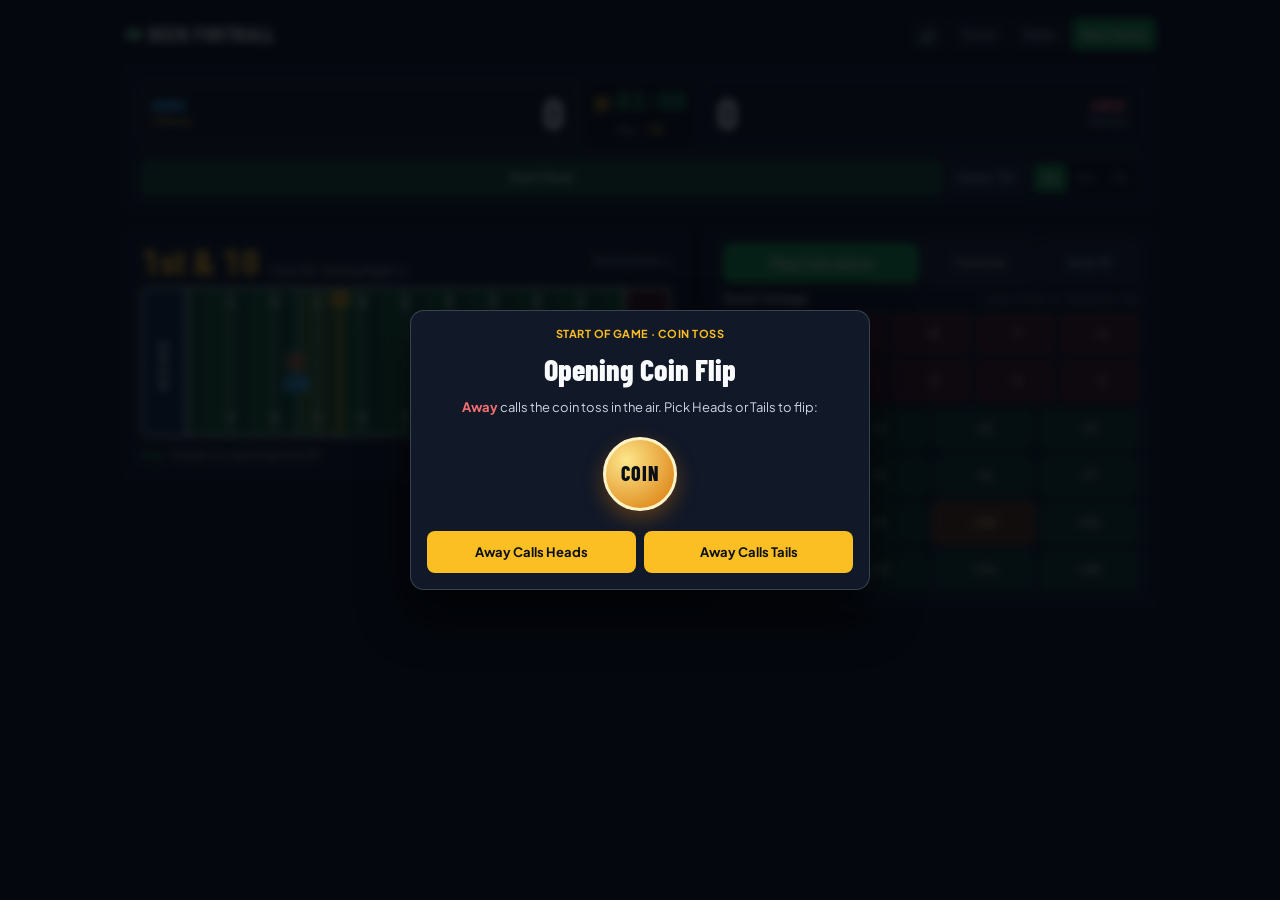
==== commit 769fd4a8: "feat(game): update core logic and UI for V4 Refactor game state machine to support overtime, kickoff" ====
--- a/index.html
+++ b/index.html
@@ -1,3 +1,4 @@
+<!-- Derek Lontine -->
 <!doctype html>
 <html lang="en">
   <head>
@@ -6,12 +7,12 @@
     <title>Deck Football Companion</title>
     <meta
       name="description"
-      content="Responsive single-page web companion for Deck Football with a live scoreboard, 100-yard gridiron tracker, synchronized game and 30-second play clocks, hand limit tracker, and card play calculators."
+      content="Responsive single-page web companion for Deck Football with a live scoreboard, 100-yard gridiron tracker, synchronized clocks, v4 card play calculator, 4th-down & Hail Mary prompts, and overtime coin flip."
     />
     <meta property="og:title" content="Deck Football Companion" />
     <meta
       property="og:description"
-      content="Track score, downs, 100-yard field position, synchronized clocks, hands, and special teams for Deck Football."
+      content="Track score, downs, 100-yard field position, synchronized clocks, special teams, and card plays for Deck Football."
     />
     <meta property="og:type" content="website" />
     <meta name="twitter:card" content="summary_large_image" />
@@ -25,8 +26,9 @@
     <link rel="stylesheet" href="./style.css" />
   </head>
   <body>
+    <canvas id="celebrationCanvas" class="celebration-canvas" aria-hidden="true"></canvas>
     <div class="app-shell">
-      <!-- Top Bar -->
+      <!-- Slim Top Bar -->
       <header class="top-bar">
         <div class="brand-lockup">
           <svg class="brand-mark" viewBox="0 0 28 20" aria-hidden="true">
@@ -40,8 +42,15 @@
         </div>
 
         <nav class="top-actions" aria-label="Game controls">
-          <button type="button" class="btn-ghost" id="btnToggleSound" aria-pressed="true" title="Toggle sound effects">
-            Sound On
+          <button
+            type="button"
+            class="btn-ghost btn-icon-sound"
+            id="btnToggleSound"
+            aria-pressed="true"
+            aria-label="Sound On"
+            title="Sound On"
+          >
+            🔊
           </button>
           <button type="button" class="btn-ghost" id="btnOpenScoreModal">Score</button>
           <button type="button" class="btn-ghost" id="btnOpenRules">Rules</button>
@@ -49,10 +58,14 @@
         </nav>
       </header>
 
-      <!-- Scoreboard & Synchronized Clocks -->
-      <section class="scoreboard-panel" aria-label="Scoreboard and clocks">
+      <!-- Compact Scoreboard with Single Unified Game Clock & Play Clock Bar -->
+      <section class="scoreboard-panel" id="scoreboardPanel" aria-label="Scoreboard and clocks">
+        <div class="td-scoreboard-banner" id="tdScoreboardBanner" aria-hidden="true">
+          <span class="td-banner-text" id="tdBannerText">TOUCHDOWN!</span>
+        </div>
         <div class="scoreboard-teams">
           <div class="team-block team-home is-offense" id="teamBlockHome">
+            <span class="score-pop-delta" id="popHome" aria-hidden="true">+6 TD</span>
             <div class="team-meta">
               <span class="team-label">Home</span>
               <span class="possession-text" id="badgeHome">Offense</span>
@@ -60,20 +73,20 @@
             <div class="team-score" id="scoreHome">0</div>
           </div>
 
-          <div class="quarter-center">
-            <div class="quarter-readout">
+          <div class="center-clock-block">
+            <div class="quarter-clock-row">
               <span class="quarter-label" id="quarterDisplay">Q1</span>
-              <span class="quarter-sep" aria-hidden="true">&middot;</span>
-              <span class="quarter-clock-inline" id="qtrBadgeTime">05:00</span>
-            </div>
-            <div class="segmented-control" id="quarterLengthSelector" role="group" aria-label="Quarter length">
-              <button type="button" class="seg-btn" data-mins="3">3m</button>
-              <button type="button" class="seg-btn active" data-mins="5">5m</button>
-              <button type="button" class="seg-btn" data-mins="7">7m</button>
+              <span class="game-clock-main" id="gameClock">03:00</span>
+            </div>
+            <div class="play-clock-inline" id="playClockModule">
+              <span class="play-clock-tag">Play</span>
+              <span class="play-clock-val" id="playClock">:30</span>
+              <span class="clock-expired-flag" id="playClockExpiredFlag" hidden>EXP</span>
             </div>
           </div>
 
           <div class="team-block team-away" id="teamBlockAway">
+            <span class="score-pop-delta" id="popAway" aria-hidden="true">+6 TD</span>
             <div class="team-score" id="scoreAway">0</div>
             <div class="team-meta team-meta-right">
               <span class="team-label">Away</span>
@@ -82,550 +95,530 @@
           </div>
         </div>
 
-        <div class="clocks-strip">
-          <!-- Game Clock -->
-          <div class="clock-module">
-            <div class="clock-info">
-              <span class="clock-heading" id="gameClockLabel">Quarter Clock (5 min)</span>
-              <span class="clock-value clock-game" id="gameClock">05:00</span>
-            </div>
-            <div class="clock-controls">
-              <button type="button" class="btn-clock btn-clock-primary" id="btnToggleGameClock">Start</button>
-            </div>
-          </div>
-
-          <!-- 30-Second Play Clock -->
-          <div class="clock-module" id="playClockModule">
-            <div class="clock-info">
-              <div class="clock-heading-row">
-                <span class="clock-heading">Play Clock</span>
-                <span class="clock-expired-flag" id="playClockExpiredFlag" hidden>Expired</span>
-              </div>
-              <span class="clock-value clock-play" id="playClock">:30</span>
-            </div>
-            <div class="clock-controls">
-              <button type="button" class="btn-clock btn-clock-primary" id="btnStartPlayClock">Start</button>
-              <button type="button" class="btn-clock" id="btnPausePlayClock">Pause</button>
-              <button type="button" class="btn-clock" id="btnResetPlayClock">Reset</button>
-            </div>
+        <!-- Single Unified Timeout / Start Bar -->
+        <div class="clock-action-bar">
+          <button type="button" class="btn-timeout" id="btnTimeoutToggle">Start Clock</button>
+          <button type="button" class="btn-clock-util" id="btnResetPlayClock">Reset :30</button>
+          <div class="segmented-control" id="quarterLengthSelector" role="group" aria-label="Quarter length">
+            <button type="button" class="seg-btn active" data-mins="3">3m</button>
+            <button type="button" class="seg-btn" data-mins="5">5m</button>
+            <button type="button" class="seg-btn" data-mins="7">7m</button>
           </div>
         </div>
       </section>
 
-      <!-- Main Workspace (1-col Mobile, 2-col Desktop) -->
+      <!-- Main Workspace (Fits 1 Mobile Screen / 2 Columns on Desktop) -->
       <main class="workspace-grid">
-        <!-- Left Column: Field, Down & Distance, Hand Tracker -->
-        <div class="workspace-primary">
-          <!-- Down & Distance + 100-Yard Gridiron -->
-          <section class="panel field-panel" aria-label="Field position and down tracker">
-            <div class="down-header">
-              <div class="down-primary">
-                <h1 class="down-distance" id="downTag">1st &amp; 10</h1>
-                <p class="ball-location" id="locTag">Ball on Own 20 &middot; Driving Right &rarr;</p>
-              </div>
-              <div class="drive-meta">
-                <span class="drive-team" id="driveIndicator">Home Drive</span>
-                <span class="yard-numeric" id="ballOnNumeric">Yard 20</span>
-              </div>
-            </div>
-
-            <div class="gridiron-frame">
-              <svg id="fieldSvg" viewBox="0 0 1200 240" preserveAspectRatio="none" role="img" aria-label="100-yard football field showing line of scrimmage and first down marker">
-                <defs>
-                  <pattern id="homePattern" width="24" height="24" patternTransform="rotate(45 0 0)" patternUnits="userSpaceOnUse">
-                    <rect width="24" height="24" fill="#0f2942" />
-                    <line x1="0" y1="0" x2="0" y2="24" stroke="#163b5e" stroke-width="10" />
-                  </pattern>
-                  <pattern id="awayPattern" width="24" height="24" patternTransform="rotate(45 0 0)" patternUnits="userSpaceOnUse">
-                    <rect width="24" height="24" fill="#3f151b" />
-                    <line x1="0" y1="0" x2="0" y2="24" stroke="#581d25" stroke-width="10" />
-                  </pattern>
-                </defs>
-
-                <!-- Alternating 5-Yard Turf Stripes (x: 100 to 1100 = 100 yards) -->
-                <g id="grassStripes">
-                  <rect x="100" y="0" width="50" height="240" fill="#14532d" />
-                  <rect x="150" y="0" width="50" height="240" fill="#166534" />
-                  <rect x="200" y="0" width="50" height="240" fill="#14532d" />
-                  <rect x="250" y="0" width="50" height="240" fill="#166534" />
-                  <rect x="300" y="0" width="50" height="240" fill="#14532d" />
-                  <rect x="350" y="0" width="50" height="240" fill="#166534" />
-                  <rect x="400" y="0" width="50" height="240" fill="#14532d" />
-                  <rect x="450" y="0" width="50" height="240" fill="#166534" />
-                  <rect x="500" y="0" width="50" height="240" fill="#14532d" />
-                  <rect x="550" y="0" width="50" height="240" fill="#166534" />
-                  <rect x="600" y="0" width="50" height="240" fill="#14532d" />
-                  <rect x="650" y="0" width="50" height="240" fill="#166534" />
-                  <rect x="700" y="0" width="50" height="240" fill="#14532d" />
-                  <rect x="750" y="0" width="50" height="240" fill="#166534" />
-                  <rect x="800" y="0" width="50" height="240" fill="#14532d" />
-                  <rect x="850" y="0" width="50" height="240" fill="#166534" />
-                  <rect x="900" y="0" width="50" height="240" fill="#14532d" />
-                  <rect x="950" y="0" width="50" height="240" fill="#166534" />
-                  <rect x="1000" y="0" width="50" height="240" fill="#14532d" />
-                  <rect x="1050" y="0" width="50" height="240" fill="#166534" />
-                </g>
-
-                <!-- To-Go Zone Highlight between LOS and First Down -->
-                <rect id="svgToGoZone" x="300" y="0" width="100" height="240" fill="rgba(251, 191, 36, 0.14)" />
-
-                <!-- Endzones -->
-                <rect x="0" y="0" width="100" height="240" fill="url(#homePattern)" />
-                <text x="50" y="122" fill="#e2e8f0" font-size="30" font-weight="800" font-family="Barlow Condensed, sans-serif" text-anchor="middle" dominant-baseline="middle" transform="rotate(-90 50 122)" opacity="0.88" letter-spacing="6">HOME</text>
-
-                <rect x="1100" y="0" width="100" height="240" fill="url(#awayPattern)" />
-                <text x="1150" y="122" fill="#e2e8f0" font-size="30" font-weight="800" font-family="Barlow Condensed, sans-serif" text-anchor="middle" dominant-baseline="middle" transform="rotate(90 1150 122)" opacity="0.88" letter-spacing="6">AWAY</text>
-
-                <!-- Goal Lines -->
-                <line x1="100" y1="0" x2="100" y2="240" stroke="#f8fafc" stroke-width="5" />
-                <line x1="1100" y1="0" x2="1100" y2="240" stroke="#f8fafc" stroke-width="5" />
-
-                <!-- 5-Yard Dashed Lines -->
-                <g stroke="rgba(248,250,252,0.24)" stroke-width="2" stroke-dasharray="5 5">
-                  <line x1="150" y1="0" x2="150" y2="240" />
-                  <line x1="250" y1="0" x2="250" y2="240" />
-                  <line x1="350" y1="0" x2="350" y2="240" />
-                  <line x1="450" y1="0" x2="450" y2="240" />
-                  <line x1="550" y1="0" x2="550" y2="240" />
-                  <line x1="650" y1="0" x2="650" y2="240" />
-                  <line x1="750" y1="0" x2="750" y2="240" />
-                  <line x1="850" y1="0" x2="850" y2="240" />
-                  <line x1="950" y1="0" x2="950" y2="240" />
-                  <line x1="1050" y1="0" x2="1050" y2="240" />
-                </g>
-
-                <!-- 10-Yard Major Solid Lines -->
-                <g stroke="rgba(248,250,252,0.78)" stroke-width="2.5">
-                  <line x1="200" y1="0" x2="200" y2="240" />
-                  <line x1="300" y1="0" x2="300" y2="240" />
-                  <line x1="400" y1="0" x2="400" y2="240" />
-                  <line x1="500" y1="0" x2="500" y2="240" />
-                  <line x1="600" y1="0" x2="600" y2="240" />
-                  <line x1="700" y1="0" x2="700" y2="240" />
-                  <line x1="800" y1="0" x2="800" y2="240" />
-                  <line x1="900" y1="0" x2="900" y2="240" />
-                  <line x1="1000" y1="0" x2="1000" y2="240" />
-                </g>
-
-                <!-- Hash Marks -->
-                <g stroke="rgba(248,250,252,0.65)" stroke-width="2">
-                  <line x1="200" y1="68" x2="200" y2="78" /><line x1="300" y1="68" x2="300" y2="78" />
-                  <line x1="400" y1="68" x2="400" y2="78" /><line x1="500" y1="68" x2="500" y2="78" />
-                  <line x1="600" y1="68" x2="600" y2="78" /><line x1="700" y1="68" x2="700" y2="78" />
-                  <line x1="800" y1="68" x2="800" y2="78" /><line x1="900" y1="68" x2="900" y2="78" />
-                  <line x1="1000" y1="68" x2="1000" y2="78" />
-                  <line x1="200" y1="162" x2="200" y2="172" /><line x1="300" y1="162" x2="300" y2="172" />
-                  <line x1="400" y1="162" x2="400" y2="172" /><line x1="500" y1="162" x2="500" y2="172" />
-                  <line x1="600" y1="162" x2="600" y2="172" /><line x1="700" y1="162" x2="700" y2="172" />
-                  <line x1="800" y1="162" x2="800" y2="172" /><line x1="900" y1="162" x2="900" y2="172" />
-                  <line x1="1000" y1="162" x2="1000" y2="172" />
-                </g>
-
-                <!-- Yard Numbers -->
-                <g font-size="22" font-weight="700" font-family="Barlow Condensed, sans-serif" fill="rgba(248,250,252,0.72)" text-anchor="middle">
-                  <text x="200" y="220">10</text><text x="300" y="220">20</text><text x="400" y="220">30</text><text x="500" y="220">40</text>
-                  <text x="600" y="220">50</text>
-                  <text x="700" y="220">40</text><text x="800" y="220">30</text><text x="900" y="220">20</text><text x="1000" y="220">10</text>
-                  <text x="200" y="26" transform="rotate(180 200 20)">10</text>
-                  <text x="300" y="26" transform="rotate(180 300 20)">20</text>
-                  <text x="400" y="26" transform="rotate(180 400 20)">30</text>
-                  <text x="500" y="26" transform="rotate(180 500 20)">40</text>
-                  <text x="600" y="26" transform="rotate(180 600 20)">50</text>
-                  <text x="700" y="26" transform="rotate(180 700 20)">40</text>
-                  <text x="800" y="26" transform="rotate(180 800 20)">30</text>
-                  <text x="900" y="26" transform="rotate(180 900 20)">20</text>
-                  <text x="1000" y="26" transform="rotate(180 1000 20)">10</text>
-                </g>
-
-                <!-- First Down Line (Amber Gold) -->
-                <g id="svgFirstDownGroup" transform="translate(400, 0)">
-                  <line x1="0" y1="0" x2="0" y2="240" stroke="#fbbf24" stroke-width="6" />
-                  <rect x="-20" y="4" width="40" height="22" rx="4" fill="#fbbf24" />
-                  <text x="0" y="19" fill="#090e17" font-size="13" font-weight="800" font-family="Barlow Condensed, sans-serif" text-anchor="middle">1ST</text>
-                </g>
-
-                <!-- Line of Scrimmage & Ball Marker -->
-                <g id="svgLosGroup" transform="translate(300, 0)">
-                  <line x1="0" y1="0" x2="0" y2="240" stroke="#38bdf8" stroke-width="5" stroke-dasharray="10 5" />
-                  <ellipse cx="0" cy="120" rx="22" ry="13" fill="#92400e" stroke="#f8fafc" stroke-width="2.5" />
-                  <line x1="-9" y1="120" x2="9" y2="120" stroke="#f8fafc" stroke-width="2" stroke-linecap="round" />
-                  <line x1="-5" y1="116" x2="-5" y2="124" stroke="#f8fafc" stroke-width="1.8" stroke-linecap="round" />
-                  <line x1="0" y1="116" x2="0" y2="124" stroke="#f8fafc" stroke-width="1.8" stroke-linecap="round" />
-                  <line x1="5" y1="116" x2="5" y2="124" stroke="#f8fafc" stroke-width="1.8" stroke-linecap="round" />
-                  <rect x="-28" y="144" width="56" height="22" rx="4" fill="#38bdf8" />
-                  <text id="svgLosText" x="0" y="159" fill="#090e17" font-size="12" font-weight="800" font-family="Barlow Condensed, sans-serif" text-anchor="middle">LOS &rarr;</text>
-                </g>
-              </svg>
-            </div>
-
-            <!-- Manual Spot Scrubber -->
-            <div class="scrubber-row">
-              <label for="ballScrubber" class="scrubber-label">Spot Ball</label>
-              <input type="range" id="ballScrubber" min="1" max="99" value="20" aria-label="Adjust ball yard line" />
-              <span class="scrubber-value" id="scrubberYardVal">20 yd</span>
-            </div>
-          </section>
-
-          <!-- Hand Tracker Indicators -->
-          <section class="panel hand-tracker-panel" aria-label="Card hand tracker">
-            <div class="section-header-row">
-              <h2 class="section-title">Hand &amp; Play Tracker</h2>
-              <span class="meta-inline">Hand Limit: 12 Max &middot; Play Limit: Up to 3 Cards / Turn</span>
-            </div>
-
-            <div class="hand-grid">
-              <div class="hand-stat">
-                <div class="hand-stat-top">
-                  <span class="hand-role">Offense Hand</span>
-                  <span class="hand-rule-note">Start 8 &middot; 1st +7</span>
-                </div>
-                <div class="hand-counter-row">
-                  <button type="button" class="btn-step" id="btnOffHandDec" aria-label="Decrease offense cards">&minus;</button>
-                  <div class="hand-count-readout">
-                    <span class="hand-count-num" id="offenseHandCount">8</span>
-                    <span class="hand-count-cap">/ 12</span>
-                  </div>
-                  <button type="button" class="btn-step" id="btnOffHandInc" aria-label="Increase offense cards">+</button>
-                </div>
-                <div class="hand-bar-track" aria-hidden="true">
-                  <div class="hand-bar-fill fill-offense" id="offenseHandBar" style="width: 66.6%;"></div>
-                </div>
-                <span class="hand-status-note" id="offenseHandNote">Fresh drive deal (8 cards)</span>
-              </div>
-
-              <div class="hand-stat">
-                <div class="hand-stat-top">
-                  <span class="hand-role">Defense Hand</span>
-                  <span class="hand-rule-note">Start 5 &middot; 1st +5</span>
-                </div>
-                <div class="hand-counter-row">
-                  <button type="button" class="btn-step" id="btnDefHandDec" aria-label="Decrease defense cards">&minus;</button>
-                  <div class="hand-count-readout">
-                    <span class="hand-count-num" id="defenseHandCount">5</span>
-                    <span class="hand-count-cap">/ 12</span>
-                  </div>
-                  <button type="button" class="btn-step" id="btnDefHandInc" aria-label="Increase defense cards">+</button>
-                </div>
-                <div class="hand-bar-track" aria-hidden="true">
-                  <div class="hand-bar-fill fill-defense" id="defenseHandBar" style="width: 41.6%;"></div>
-                </div>
-                <span class="hand-status-note" id="defenseHandNote">Fresh drive deal (5 cards)</span>
-              </div>
-            </div>
-
-            <div class="limits-footer">
-              <div class="limit-item">
-                <span class="limit-key">Initial Deal</span>
-                <span class="limit-val">8 Off / 5 Def</span>
-              </div>
-              <div class="limit-item">
-                <span class="limit-key">Hand Cap</span>
-                <span class="limit-val">12 Cards Max</span>
-              </div>
-              <div class="limit-item">
-                <span class="limit-key">Per Play</span>
-                <span class="limit-val">Up to 3 Cards</span>
-              </div>
-            </div>
-          </section>
-        </div>
-
-        <!-- Right Column: Controls, Quick Yardage, Play Calc & Live Feed -->
-        <div class="workspace-secondary">
-          <!-- Primary Play Calculator + Situation Actions -->
-          <section class="panel controls-panel" aria-label="Play actions and quick yardage">
-            <button type="button" class="btn-play-calc" id="btnOpenPlayCalc">
-              Open Play Calculator
-            </button>
-
-            <div class="situation-grid">
-              <button type="button" class="btn-action action-punt" id="btnTriggerPunt">Punt</button>
-              <button type="button" class="btn-action action-fg" id="btnTriggerFG">Field Goal</button>
-              <button type="button" class="btn-action action-turnover" id="btnTriggerTurnover">Turnover</button>
-              <button type="button" class="btn-action action-penalty" id="btnTriggerJokerPenalty">Joker +15y</button>
-              <button type="button" class="btn-action action-reset" id="btnForceFirstDown">1st &amp; 10</button>
-            </div>
-
-            <div class="divider-line"></div>
-
-            <!-- Quick Yardage (-10 to +15) -->
-            <div class="quick-yardage-block">
-              <div class="section-header-row">
-                <h2 class="section-title">Quick Yardage</h2>
-                <span class="meta-inline">Tap net yards to resolve down</span>
-              </div>
-
-              <div class="yard-group-label">Loss (-10 to -1)</div>
-              <div class="yard-grid yard-grid-loss">
-                <button type="button" class="btn-yard btn-loss" data-yard="-10">-10</button>
-                <button type="button" class="btn-yard btn-loss" data-yard="-9">-9</button>
-                <button type="button" class="btn-yard btn-loss" data-yard="-8">-8</button>
-                <button type="button" class="btn-yard btn-loss" data-yard="-7">-7</button>
-                <button type="button" class="btn-yard btn-loss" data-yard="-6">-6</button>
-                <button type="button" class="btn-yard btn-loss" data-yard="-5">-5</button>
-                <button type="button" class="btn-yard btn-loss" data-yard="-4">-4</button>
-                <button type="button" class="btn-yard btn-loss" data-yard="-3">-3</button>
-                <button type="button" class="btn-yard btn-loss" data-yard="-2">-2</button>
-                <button type="button" class="btn-yard btn-loss" data-yard="-1">-1</button>
-              </div>
-
-              <div class="yard-group-label">No Gain &amp; Gain (0 to +15)</div>
-              <div class="yard-grid yard-grid-gain">
-                <button type="button" class="btn-yard btn-inc" data-yard="0">0 Inc</button>
-                <button type="button" class="btn-yard btn-gain" data-yard="1">+1</button>
-                <button type="button" class="btn-yard btn-gain" data-yard="2">+2</button>
-                <button type="button" class="btn-yard btn-gain" data-yard="3">+3</button>
-                <button type="button" class="btn-yard btn-gain" data-yard="4">+4</button>
-                <button type="button" class="btn-yard btn-gain" data-yard="5">+5</button>
-                <button type="button" class="btn-yard btn-gain" data-yard="6">+6</button>
-                <button type="button" class="btn-yard btn-gain" data-yard="7">+7</button>
-                <button type="button" class="btn-yard btn-gain" data-yard="8">+8</button>
-                <button type="button" class="btn-yard btn-gain" data-yard="9">+9</button>
-                <button type="button" class="btn-yard btn-firstdown" data-yard="10">+10</button>
-                <button type="button" class="btn-yard btn-gain" data-yard="11">+11</button>
-                <button type="button" class="btn-yard btn-gain" data-yard="12">+12</button>
-                <button type="button" class="btn-yard btn-gain" data-yard="13">+13</button>
-                <button type="button" class="btn-yard btn-gain" data-yard="14">+14</button>
-                <button type="button" class="btn-yard btn-gain" data-yard="15">+15</button>
-              </div>
-            </div>
-          </section>
-
-          <!-- Play Log / Status -->
-          <section class="panel status-panel" aria-live="polite" aria-label="Latest play update">
-            <div class="status-row">
-              <span class="status-kicker">Last Play</span>
-              <span class="status-text" id="statusText">Ready for snap. Start the clock or log a play.</span>
-            </div>
-          </section>
-        </div>
+        <!-- Field & Down Panel -->
+        <section class="panel field-panel" aria-label="Field position and down tracker">
+          <div class="down-header">
+            <div class="down-primary">
+              <h1 class="down-distance" id="downTag">1st &amp; 10</h1>
+              <p class="ball-location" id="locTag">Own 20 &middot; Driving Right &rarr;</p>
+            </div>
+            <div class="drive-meta">
+              <span class="drive-team" id="driveIndicator">Home Drive</span>
+              <button type="button" class="btn-fourth-down-trigger" id="btnOpenFourthDown" hidden>
+                4th Down Options
+              </button>
+            </div>
+          </div>
+
+          <div class="gridiron-frame">
+            <svg id="fieldSvg" viewBox="0 0 1200 220" preserveAspectRatio="none" role="img" aria-label="100-yard football field">
+              <defs>
+                <pattern id="homePattern" width="24" height="24" patternTransform="rotate(45 0 0)" patternUnits="userSpaceOnUse">
+                  <rect width="24" height="24" fill="#0f2942" />
+                  <line x1="0" y1="0" x2="0" y2="24" stroke="#163b5e" stroke-width="10" />
+                </pattern>
+                <pattern id="awayPattern" width="24" height="24" patternTransform="rotate(45 0 0)" patternUnits="userSpaceOnUse">
+                  <rect width="24" height="24" fill="#3f151b" />
+                  <line x1="0" y1="0" x2="0" y2="24" stroke="#581d25" stroke-width="10" />
+                </pattern>
+              </defs>
+
+              <!-- 5-Yard Turf Stripes -->
+              <g id="grassStripes">
+                <rect x="100" y="0" width="50" height="220" fill="#14532d" />
+                <rect x="150" y="0" width="50" height="220" fill="#166534" />
+                <rect x="200" y="0" width="50" height="220" fill="#14532d" />
+                <rect x="250" y="0" width="50" height="220" fill="#166534" />
+                <rect x="300" y="0" width="50" height="220" fill="#14532d" />
+                <rect x="350" y="0" width="50" height="220" fill="#166534" />
+                <rect x="400" y="0" width="50" height="220" fill="#14532d" />
+                <rect x="450" y="0" width="50" height="220" fill="#166534" />
+                <rect x="500" y="0" width="50" height="220" fill="#14532d" />
+                <rect x="550" y="0" width="50" height="220" fill="#166534" />
+                <rect x="600" y="0" width="50" height="220" fill="#14532d" />
+                <rect x="650" y="0" width="50" height="220" fill="#166534" />
+                <rect x="700" y="0" width="50" height="220" fill="#14532d" />
+                <rect x="750" y="0" width="50" height="220" fill="#166534" />
+                <rect x="800" y="0" width="50" height="220" fill="#14532d" />
+                <rect x="850" y="0" width="50" height="220" fill="#166534" />
+                <rect x="900" y="0" width="50" height="220" fill="#14532d" />
+                <rect x="950" y="0" width="50" height="220" fill="#166534" />
+                <rect x="1000" y="0" width="50" height="220" fill="#14532d" />
+                <rect x="1050" y="0" width="50" height="220" fill="#166534" />
+              </g>
+
+              <!-- To-Go Highlight -->
+              <rect id="svgToGoZone" x="300" y="0" width="100" height="220" fill="rgba(251, 191, 36, 0.14)" />
+
+              <!-- Endzones -->
+              <rect x="0" y="0" width="100" height="220" fill="url(#homePattern)" />
+              <text x="50" y="112" fill="#e2e8f0" font-size="30" font-weight="800" font-family="Barlow Condensed, sans-serif" text-anchor="middle" dominant-baseline="middle" transform="rotate(-90 50 112)" opacity="0.88" letter-spacing="6">HOME</text>
+
+              <rect x="1100" y="0" width="100" height="220" fill="url(#awayPattern)" />
+              <text x="1150" y="112" fill="#e2e8f0" font-size="30" font-weight="800" font-family="Barlow Condensed, sans-serif" text-anchor="middle" dominant-baseline="middle" transform="rotate(90 1150 112)" opacity="0.88" letter-spacing="6">AWAY</text>
+
+              <!-- Goal Lines -->
+              <line x1="100" y1="0" x2="100" y2="220" stroke="#f8fafc" stroke-width="5" />
+              <line x1="1100" y1="0" x2="1100" y2="220" stroke="#f8fafc" stroke-width="5" />
+
+              <!-- 5-Yard Dashed Lines -->
+              <g stroke="rgba(248,250,252,0.22)" stroke-width="2" stroke-dasharray="5 5">
+                <line x1="150" y1="0" x2="150" y2="220" />
+                <line x1="250" y1="0" x2="250" y2="220" />
+                <line x1="350" y1="0" x2="350" y2="220" />
+                <line x1="450" y1="0" x2="450" y2="220" />
+                <line x1="550" y1="0" x2="550" y2="220" />
+                <line x1="650" y1="0" x2="650" y2="220" />
+                <line x1="750" y1="0" x2="750" y2="220" />
+                <line x1="850" y1="0" x2="850" y2="220" />
+                <line x1="950" y1="0" x2="950" y2="220" />
+                <line x1="1050" y1="0" x2="1050" y2="220" />
+              </g>
+
+              <!-- 10-Yard Major Lines -->
+              <g stroke="rgba(248,250,252,0.78)" stroke-width="2.5">
+                <line x1="200" y1="0" x2="200" y2="220" />
+                <line x1="300" y1="0" x2="300" y2="220" />
+                <line x1="400" y1="0" x2="400" y2="220" />
+                <line x1="500" y1="0" x2="500" y2="220" />
+                <line x1="600" y1="0" x2="600" y2="220" />
+                <line x1="700" y1="0" x2="700" y2="220" />
+                <line x1="800" y1="0" x2="800" y2="220" />
+                <line x1="900" y1="0" x2="900" y2="220" />
+                <line x1="1000" y1="0" x2="1000" y2="220" />
+              </g>
+
+              <!-- Hash Marks -->
+              <g stroke="rgba(248,250,252,0.62)" stroke-width="2">
+                <line x1="200" y1="62" x2="200" y2="72" /><line x1="300" y1="62" x2="300" y2="72" />
+                <line x1="400" y1="62" x2="400" y2="72" /><line x1="500" y1="62" x2="500" y2="72" />
+                <line x1="600" y1="62" x2="600" y2="72" /><line x1="700" y1="62" x2="700" y2="72" />
+                <line x1="800" y1="62" x2="800" y2="72" /><line x1="900" y1="62" x2="900" y2="72" />
+                <line x1="1000" y1="62" x2="1000" y2="72" />
+                <line x1="200" y1="148" x2="200" y2="158" /><line x1="300" y1="148" x2="300" y2="158" />
+                <line x1="400" y1="148" x2="400" y2="158" /><line x1="500" y1="148" x2="500" y2="158" />
+                <line x1="600" y1="148" x2="600" y2="158" /><line x1="700" y1="148" x2="700" y2="158" />
+                <line x1="800" y1="148" x2="800" y2="158" /><line x1="900" y1="148" x2="900" y2="158" />
+                <line x1="1000" y1="148" x2="1000" y2="158" />
+              </g>
+
+              <!-- Yard Numbers -->
+              <g font-size="22" font-weight="700" font-family="Barlow Condensed, sans-serif" fill="rgba(248,250,252,0.72)" text-anchor="middle">
+                <text x="200" y="202">10</text><text x="300" y="202">20</text><text x="400" y="202">30</text><text x="500" y="202">40</text>
+                <text x="600" y="202">50</text>
+                <text x="700" y="202">40</text><text x="800" y="202">30</text><text x="900" y="202">20</text><text x="1000" y="202">10</text>
+                <text x="200" y="24" transform="rotate(180 200 18)">10</text>
+                <text x="300" y="24" transform="rotate(180 300 18)">20</text>
+                <text x="400" y="24" transform="rotate(180 400 18)">30</text>
+                <text x="500" y="24" transform="rotate(180 500 18)">40</text>
+                <text x="600" y="24" transform="rotate(180 600 18)">50</text>
+                <text x="700" y="24" transform="rotate(180 700 18)">40</text>
+                <text x="800" y="24" transform="rotate(180 800 18)">30</text>
+                <text x="900" y="24" transform="rotate(180 900 18)">20</text>
+                <text x="1000" y="24" transform="rotate(180 1000 18)">10</text>
+              </g>
+
+              <!-- First Down Line -->
+              <g id="svgFirstDownGroup" transform="translate(400, 0)">
+                <line x1="0" y1="0" x2="0" y2="220" stroke="#fbbf24" stroke-width="6" />
+                <rect x="-20" y="4" width="40" height="22" rx="4" fill="#fbbf24" />
+                <text x="0" y="19" fill="#090e17" font-size="13" font-weight="800" font-family="Barlow Condensed, sans-serif" text-anchor="middle">1ST</text>
+              </g>
+
+              <!-- Line of Scrimmage & Ball Marker -->
+              <g id="svgLosGroup" transform="translate(300, 0)">
+                <line x1="0" y1="0" x2="0" y2="220" stroke="#38bdf8" stroke-width="5" stroke-dasharray="10 5" />
+                <ellipse cx="0" cy="110" rx="22" ry="13" fill="#92400e" stroke="#f8fafc" stroke-width="2.5" />
+                <line x1="-9" y1="110" x2="9" y2="110" stroke="#f8fafc" stroke-width="2" stroke-linecap="round" />
+                <line x1="-5" y1="106" x2="-5" y2="114" stroke="#f8fafc" stroke-width="1.8" stroke-linecap="round" />
+                <line x1="0" y1="106" x2="0" y2="114" stroke="#f8fafc" stroke-width="1.8" stroke-linecap="round" />
+                <line x1="5" y1="106" x2="5" y2="114" stroke="#f8fafc" stroke-width="1.8" stroke-linecap="round" />
+                <rect x="-28" y="132" width="56" height="22" rx="4" fill="#38bdf8" />
+                <text id="svgLosText" x="0" y="147" fill="#090e17" font-size="12" font-weight="800" font-family="Barlow Condensed, sans-serif" text-anchor="middle">LOS &rarr;</text>
+              </g>
+            </svg>
+          </div>
+
+          <!-- Compact Status Line -->
+          <div class="status-inline" aria-live="polite">
+            <span class="status-kicker">Play</span>
+            <span class="status-text" id="statusText">Ready for opening kickoff.</span>
+          </div>
+        </section>
+
+        <!-- Controls & Quick Yardage Panel -->
+        <section class="panel controls-panel" aria-label="Play controls and quick yardage">
+          <div class="primary-actions-row">
+            <button type="button" class="btn-play-calc" id="btnOpenPlayCalc">Play Calculator</button>
+            <button type="button" class="btn-action action-turnover" id="btnTriggerTurnover">Turnover</button>
+            <button type="button" class="btn-action action-reset" id="btnForceFirstDown">1st &amp; 10</button>
+          </div>
+
+          <div class="quick-yardage-block">
+            <div class="yard-header-row">
+              <span class="yard-section-title">Quick Yardage</span>
+              <span class="yard-hint">Loss (-10 to -1) &middot; Gain (0 to +15)</span>
+            </div>
+
+            <div class="yard-grid yard-grid-loss">
+              <button type="button" class="btn-yard btn-loss" data-yard="-10">-10</button>
+              <button type="button" class="btn-yard btn-loss" data-yard="-9">-9</button>
+              <button type="button" class="btn-yard btn-loss" data-yard="-8">-8</button>
+              <button type="button" class="btn-yard btn-loss" data-yard="-7">-7</button>
+              <button type="button" class="btn-yard btn-loss" data-yard="-6">-6</button>
+              <button type="button" class="btn-yard btn-loss" data-yard="-5">-5</button>
+              <button type="button" class="btn-yard btn-loss" data-yard="-4">-4</button>
+              <button type="button" class="btn-yard btn-loss" data-yard="-3">-3</button>
+              <button type="button" class="btn-yard btn-loss" data-yard="-2">-2</button>
+              <button type="button" class="btn-yard btn-loss" data-yard="-1">-1</button>
+            </div>
+
+            <div class="yard-grid yard-grid-gain">
+              <button type="button" class="btn-yard btn-inc" data-yard="0">0</button>
+              <button type="button" class="btn-yard btn-gain" data-yard="1">+1</button>
+              <button type="button" class="btn-yard btn-gain" data-yard="2">+2</button>
+              <button type="button" class="btn-yard btn-gain" data-yard="3">+3</button>
+              <button type="button" class="btn-yard btn-gain" data-yard="4">+4</button>
+              <button type="button" class="btn-yard btn-gain" data-yard="5">+5</button>
+              <button type="button" class="btn-yard btn-gain" data-yard="6">+6</button>
+              <button type="button" class="btn-yard btn-gain" data-yard="7">+7</button>
+              <button type="button" class="btn-yard btn-gain" data-yard="8">+8</button>
+              <button type="button" class="btn-yard btn-gain" data-yard="9">+9</button>
+              <button type="button" class="btn-yard btn-firstdown" data-yard="10">+10</button>
+              <button type="button" class="btn-yard btn-gain" data-yard="11">+11</button>
+              <button type="button" class="btn-yard btn-gain" data-yard="12">+12</button>
+              <button type="button" class="btn-yard btn-gain" data-yard="13">+13</button>
+              <button type="button" class="btn-yard btn-gain" data-yard="14">+14</button>
+              <button type="button" class="btn-yard btn-gain" data-yard="15">+15</button>
+            </div>
+          </div>
+        </section>
       </main>
     </div>
 
-    <!-- ================= PLAY CALCULATOR MODAL ================= -->
+    <!-- ================= PLAY CALCULATOR MODAL (COMPACT v4) ================= -->
     <div class="modal-backdrop" id="modalPlayCalc" role="dialog" aria-modal="true" aria-labelledby="titlePlayCalc">
-      <div class="modal-card modal-card-wide">
+      <div class="modal-card modal-compact">
         <div class="modal-header">
           <div>
             <h2 class="modal-title" id="titlePlayCalc">Play Calculator</h2>
-            <p class="modal-subtitle">Clocks paused automatically &middot; Up to 3 cards per side</p>
-          </div>
-          <button type="button" class="btn-close" id="btnClosePlayCalc" aria-label="Close Play Calculator">&times;</button>
-        </div>
-
-        <div class="calc-mode-bar">
-          <span class="calc-mode-label">Ace Valuation</span>
-          <div class="segmented-control" id="aceModeSelector" role="group" aria-label="Ace valuation mode">
-            <button type="button" class="seg-btn active" data-ace-mode="standard">Ace = 11</button>
-            <button type="button" class="seg-btn" data-ace-mode="v4">v4 (Q+A = 11 / Solo 5)</button>
-          </div>
-        </div>
-
-        <!-- Direct Card Sum Quick Input -->
-        <div class="sum-input-row">
-          <div class="sum-field">
-            <label for="inputOffenseSum">Offense Sum (optional)</label>
-            <input type="number" id="inputOffenseSum" min="0" max="60" placeholder="Auto from cards" />
-          </div>
-          <div class="sum-field">
-            <label for="inputDefenseSum">Defense Sum (optional)</label>
-            <input type="number" id="inputDefenseSum" min="0" max="60" placeholder="Auto from cards" />
-          </div>
-        </div>
-
-        <!-- Offense Cards -->
-        <div class="calc-section">
+            <p class="modal-subtitle">v4 rules &middot; Off Ace = 1 (11 w/ Q) &middot; Def Ace = 11</p>
+          </div>
+          <button type="button" class="btn-close" id="btnClosePlayCalc" aria-label="Close">&times;</button>
+        </div>
+
+        <!-- Offense Cards (7x2 compact grid) -->
+        <div class="calc-section calc-section-tight">
           <div class="calc-section-header">
-            <span id="labelOffenseCount">Offense Cards (0/3)</span>
+            <span id="labelOffenseCount">Offense (0/3)</span>
             <button type="button" class="btn-text-sm" id="btnClearOffense">Clear</button>
           </div>
-          <div class="selected-cards" id="chipsOffense"></div>
-          <div class="card-keypad" id="keysOffense">
-            <button type="button" class="btn-key" data-type="num" data-val="2">2</button>
-            <button type="button" class="btn-key" data-type="num" data-val="3">3</button>
-            <button type="button" class="btn-key" data-type="num" data-val="4">4</button>
-            <button type="button" class="btn-key" data-type="num" data-val="5">5</button>
-            <button type="button" class="btn-key" data-type="num" data-val="6">6</button>
-            <button type="button" class="btn-key" data-type="num" data-val="7">7</button>
-            <button type="button" class="btn-key" data-type="num" data-val="8">8</button>
-            <button type="button" class="btn-key" data-type="num" data-val="9">9</button>
-            <button type="button" class="btn-key" data-type="num" data-val="10">10</button>
-            <button type="button" class="btn-key" data-type="jack" data-val="10">J (10)</button>
-            <button type="button" class="btn-key key-face" data-type="queen" data-val="10">Q (10)</button>
-            <button type="button" class="btn-key key-face" data-type="king" data-val="10">K (10)</button>
-            <button type="button" class="btn-key key-ace span-2" data-type="ace" data-val="11" id="btnOffAceKey">Ace (11)</button>
-            <button type="button" class="btn-key key-joker-off span-2" data-type="joker" data-val="11">Joker (K+Joker = +15y)</button>
-          </div>
-        </div>
-
-        <!-- Defense Cards -->
-        <div class="calc-section">
+          <div class="selected-cards selected-compact" id="chipsOffense"></div>
+          <div class="card-keypad-7" id="keysOffense">
+            <button type="button" class="btn-key-sm" data-type="num" data-val="2">2</button>
+            <button type="button" class="btn-key-sm" data-type="num" data-val="3">3</button>
+            <button type="button" class="btn-key-sm" data-type="num" data-val="4">4</button>
+            <button type="button" class="btn-key-sm" data-type="num" data-val="5">5</button>
+            <button type="button" class="btn-key-sm" data-type="num" data-val="6">6</button>
+            <button type="button" class="btn-key-sm" data-type="num" data-val="7">7</button>
+            <button type="button" class="btn-key-sm" data-type="num" data-val="8">8</button>
+            <button type="button" class="btn-key-sm" data-type="num" data-val="9">9</button>
+            <button type="button" class="btn-key-sm" data-type="num" data-val="10">10</button>
+            <button type="button" class="btn-key-sm key-face" data-type="jack" data-val="10">J</button>
+            <button type="button" class="btn-key-sm key-face" data-type="queen" data-val="10">Q</button>
+            <button type="button" class="btn-key-sm key-face" data-type="king" data-val="10">K</button>
+            <button type="button" class="btn-key-sm key-ace" data-type="ace" data-val="1">A</button>
+            <button type="button" class="btn-key-sm key-joker-off" data-type="joker" data-val="1">Jkr</button>
+          </div>
+        </div>
+
+        <!-- Defense Cards (7x2 compact grid) -->
+        <div class="calc-section calc-section-tight">
           <div class="calc-section-header">
-            <span id="labelDefenseCount">Defense Cards (0/3)</span>
+            <span id="labelDefenseCount">Defense (0/3)</span>
             <button type="button" class="btn-text-sm" id="btnClearDefense">Clear</button>
           </div>
-          <div class="selected-cards" id="chipsDefense"></div>
-          <div class="card-keypad" id="keysDefense">
-            <button type="button" class="btn-key" data-type="num" data-val="2">2</button>
-            <button type="button" class="btn-key" data-type="num" data-val="3">3</button>
-            <button type="button" class="btn-key" data-type="num" data-val="4">4</button>
-            <button type="button" class="btn-key" data-type="num" data-val="5">5</button>
-            <button type="button" class="btn-key" data-type="num" data-val="6">6</button>
-            <button type="button" class="btn-key" data-type="num" data-val="7">7</button>
-            <button type="button" class="btn-key" data-type="num" data-val="8">8</button>
-            <button type="button" class="btn-key" data-type="num" data-val="9">9</button>
-            <button type="button" class="btn-key" data-type="num" data-val="10">10</button>
-            <button type="button" class="btn-key" data-type="jack" data-val="10">J (10)</button>
-            <button type="button" class="btn-key key-face" data-type="queen" data-val="10">Q (10)</button>
-            <button type="button" class="btn-key key-face" data-type="king" data-val="10">K (10)</button>
-            <button type="button" class="btn-key key-ace span-2" data-type="ace" data-val="11">Ace (11 &middot; -10y Cap)</button>
-            <button type="button" class="btn-key key-joker-def span-2" data-type="joker" data-val="11">Joker (K+Joker = Turnover)</button>
-          </div>
-        </div>
-
-        <div class="result-summary">
-          <span class="result-label">Net Play Yardage</span>
-          <div class="result-value" id="calcDiffText">0 Yards</div>
-          <p class="result-subtext" id="calcOutcomeSubtext">Select cards or enter sums to calculate play outcome.</p>
-        </div>
+          <div class="selected-cards selected-compact" id="chipsDefense"></div>
+          <div class="card-keypad-7" id="keysDefense">
+            <button type="button" class="btn-key-sm" data-type="num" data-val="2">2</button>
+            <button type="button" class="btn-key-sm" data-type="num" data-val="3">3</button>
+            <button type="button" class="btn-key-sm" data-type="num" data-val="4">4</button>
+            <button type="button" class="btn-key-sm" data-type="num" data-val="5">5</button>
+            <button type="button" class="btn-key-sm" data-type="num" data-val="6">6</button>
+            <button type="button" class="btn-key-sm" data-type="num" data-val="7">7</button>
+            <button type="button" class="btn-key-sm" data-type="num" data-val="8">8</button>
+            <button type="button" class="btn-key-sm" data-type="num" data-val="9">9</button>
+            <button type="button" class="btn-key-sm" data-type="num" data-val="10">10</button>
+            <button type="button" class="btn-key-sm key-face" data-type="jack" data-val="10">J</button>
+            <button type="button" class="btn-key-sm key-face" data-type="queen" data-val="10">Q</button>
+            <button type="button" class="btn-key-sm key-face" data-type="king" data-val="10">K</button>
+            <button type="button" class="btn-key-sm key-ace" data-type="ace" data-val="11">A</button>
+            <button type="button" class="btn-key-sm key-joker-def" data-type="joker" data-val="11">Jkr</button>
+          </div>
+        </div>
+
+        <div class="result-summary result-compact">
+          <div class="result-inline-row">
+            <span class="result-label">Net Play</span>
+            <span class="result-value-md" id="calcDiffText">0 Yards</span>
+          </div>
+          <p class="result-subtext" id="calcOutcomeSubtext">Tap cards played by Offense and Defense.</p>
+        </div>
+
+        <button type="button" class="btn-primary-full" id="btnApplyPlayCalc">Apply Play to Field</button>
+      </div>
+    </div>
+
+    <!-- ================= 4TH DOWN DECISION MODAL ================= -->
+    <div class="modal-backdrop" id="modalFourthDown" role="dialog" aria-modal="true" aria-labelledby="titleFourthDown">
+      <div class="modal-card modal-centered">
+        <span class="modal-kicker kicker-gold">4th Down Decision</span>
+        <h2 class="modal-title-lg" id="titleFourthDown">4th &amp; 10</h2>
+        <p class="modal-copy" id="fourthDownDetail">Ball on Own 20 &middot; Field Goal Target: 90 Yards</p>
 
         <div class="modal-actions-stack">
-          <button type="button" class="btn-primary-full" id="btnApplyPlayCalc">Apply Play to Field</button>
-          <button type="button" class="btn-secondary-full btn-joker-direct" id="btnCalcJokerPenalty">
-            Enforce Offensive Joker Penalty (+15y &amp; 1st Down)
-          </button>
-        </div>
+          <button type="button" class="btn-primary-full" id="btnFourthGoForIt">Go For It (Run Play)</button>
+          <div class="modal-actions-row">
+            <button type="button" class="btn-secondary-full btn-punt-tint" id="btnFourthPunt">Punt</button>
+            <button type="button" class="btn-amber-full" id="btnFourthFG">Field Goal</button>
+          </div>
+        </div>
+      </div>
+    </div>
+
+    <!-- ================= FINAL 3 SECONDS (HALF / GAME) MODAL ================= -->
+    <div class="modal-backdrop" id="modalFinalSeconds" role="dialog" aria-modal="true" aria-labelledby="titleFinalSeconds">
+      <div class="modal-card modal-centered">
+        <span class="modal-kicker kicker-danger" id="finalSecondsKicker">0:03 Left in Half</span>
+        <h2 class="modal-title-lg" id="titleFinalSeconds">Final Play Warning</h2>
+        <p class="modal-copy" id="finalSecondsDetail">
+          3 seconds remaining! Attempt a buzzer-beater Field Goal or launch an all-or-nothing Hail Mary.
+        </p>
+
+        <div class="modal-actions-stack">
+          <button type="button" class="btn-amber-full" id="btnFinalSecondsFG">Attempt Field Goal</button>
+          <button type="button" class="btn-primary-full" id="btnFinalSecondsHailMary">Go For It: Hail Mary</button>
+          <button type="button" class="btn-secondary-full" id="btnFinalSecondsNormal">Resume Normal Play</button>
+        </div>
+      </div>
+    </div>
+
+    <!-- ================= HAIL MARY MODAL ================= -->
+    <div class="modal-backdrop" id="modalHailMary" role="dialog" aria-modal="true" aria-labelledby="titleHailMary">
+      <div class="modal-card modal-compact">
+        <div class="modal-header">
+          <div>
+            <h2 class="modal-title" id="titleHailMary">Hail Mary Bomb</h2>
+            <p class="modal-subtitle">Offense plays 3 cards (&times;2 range) vs. Defense 2 cards. Off Joker = TD, Def Joker = INT!</p>
+          </div>
+          <button type="button" class="btn-close" id="btnCloseHailMary" aria-label="Close">&times;</button>
+        </div>
+
+        <div class="result-summary result-compact">
+          <div class="result-inline-row">
+            <span class="result-label">Distance to Endzone</span>
+            <span class="result-value-md" id="hailMaryTargetText">45 Yards</span>
+          </div>
+          <p class="result-subtext" id="hailMaryMathText">Offense (0 &times; 2) &minus; Defense (0) = 0 yds</p>
+        </div>
+
+        <!-- Hail Mary Offense (3 cards) -->
+        <div class="calc-section calc-section-tight">
+          <div class="calc-section-header">
+            <span id="labelHMOffense">Offense Bomb (0/3)</span>
+            <button type="button" class="btn-text-sm" id="btnClearHMOffense">Clear</button>
+          </div>
+          <div class="selected-cards selected-compact" id="chipsHMOffense"></div>
+          <div class="card-keypad-7" id="keysHMOffense">
+            <button type="button" class="btn-key-sm" data-type="num" data-val="2">2</button>
+            <button type="button" class="btn-key-sm" data-type="num" data-val="3">3</button>
+            <button type="button" class="btn-key-sm" data-type="num" data-val="4">4</button>
+            <button type="button" class="btn-key-sm" data-type="num" data-val="5">5</button>
+            <button type="button" class="btn-key-sm" data-type="num" data-val="6">6</button>
+            <button type="button" class="btn-key-sm" data-type="num" data-val="7">7</button>
+            <button type="button" class="btn-key-sm" data-type="num" data-val="8">8</button>
+            <button type="button" class="btn-key-sm" data-type="num" data-val="9">9</button>
+            <button type="button" class="btn-key-sm" data-type="num" data-val="10">10</button>
+            <button type="button" class="btn-key-sm key-face" data-type="jack" data-val="10">J</button>
+            <button type="button" class="btn-key-sm key-face" data-type="queen" data-val="10">Q</button>
+            <button type="button" class="btn-key-sm key-face" data-type="king" data-val="10">K</button>
+            <button type="button" class="btn-key-sm key-ace" data-type="ace" data-val="1">A</button>
+            <button type="button" class="btn-key-sm key-joker-off" data-type="joker" data-val="TD">Jkr</button>
+          </div>
+        </div>
+
+        <!-- Hail Mary Defense (2 cards) -->
+        <div class="calc-section calc-section-tight">
+          <div class="calc-section-header">
+            <span id="labelHMDefense">Defense Prevent (0/2)</span>
+            <button type="button" class="btn-text-sm" id="btnClearHMDefense">Clear</button>
+          </div>
+          <div class="selected-cards selected-compact" id="chipsHMDefense"></div>
+          <div class="card-keypad-7" id="keysHMDefense">
+            <button type="button" class="btn-key-sm" data-type="num" data-val="2">2</button>
+            <button type="button" class="btn-key-sm" data-type="num" data-val="3">3</button>
+            <button type="button" class="btn-key-sm" data-type="num" data-val="4">4</button>
+            <button type="button" class="btn-key-sm" data-type="num" data-val="5">5</button>
+            <button type="button" class="btn-key-sm" data-type="num" data-val="6">6</button>
+            <button type="button" class="btn-key-sm" data-type="num" data-val="7">7</button>
+            <button type="button" class="btn-key-sm" data-type="num" data-val="8">8</button>
+            <button type="button" class="btn-key-sm" data-type="num" data-val="9">9</button>
+            <button type="button" class="btn-key-sm" data-type="num" data-val="10">10</button>
+            <button type="button" class="btn-key-sm key-face" data-type="jack" data-val="10">J</button>
+            <button type="button" class="btn-key-sm key-face" data-type="queen" data-val="10">Q</button>
+            <button type="button" class="btn-key-sm key-face" data-type="king" data-val="10">K</button>
+            <button type="button" class="btn-key-sm key-ace" data-type="ace" data-val="11">A</button>
+            <button type="button" class="btn-key-sm key-joker-def" data-type="joker" data-val="INT">Jkr</button>
+          </div>
+        </div>
+
+        <button type="button" class="btn-primary-full" id="btnResolveHailMary">Launch Hail Mary</button>
       </div>
     </div>
 
     <!-- ================= PUNT & SAFETY FREE KICK MODAL ================= -->
     <div class="modal-backdrop" id="modalPunt" role="dialog" aria-modal="true" aria-labelledby="puntTitle">
-      <div class="modal-card modal-card-wide">
+      <div class="modal-card modal-compact">
         <div class="modal-header">
           <div>
             <h2 class="modal-title" id="puntTitle">4th Down Punt</h2>
             <p class="modal-subtitle" id="puntDesc">Val &times; 5y, Face = 45y, Ace = 50y. Defense plays 1 return card.</p>
           </div>
-          <button type="button" class="btn-close" id="btnClosePunt" aria-label="Close Punt Modal">&times;</button>
-        </div>
-
-        <div class="calc-section">
+          <button type="button" class="btn-close" id="btnClosePunt" aria-label="Close">&times;</button>
+        </div>
+
+        <div class="calc-section calc-section-tight">
           <div class="calc-section-header">
             <span>Punting Card</span>
             <button type="button" class="btn-text-accent" id="btnPuntDrawDeck">Draw Deck (Empty Hand)</button>
           </div>
-          <div class="selected-cards" id="chipsPuntKick"></div>
-          <div class="card-keypad keypad-compact" id="keysPuntKick">
-            <button type="button" class="btn-key" data-val="2" data-label="2 (10y)">2 (10y)</button>
-            <button type="button" class="btn-key" data-val="3" data-label="3 (15y)">3 (15y)</button>
-            <button type="button" class="btn-key" data-val="4" data-label="4 (20y)">4 (20y)</button>
-            <button type="button" class="btn-key" data-val="5" data-label="5 (25y)">5 (25y)</button>
-            <button type="button" class="btn-key" data-val="6" data-label="6 (30y)">6 (30y)</button>
-            <button type="button" class="btn-key" data-val="7" data-label="7 (35y)">7 (35y)</button>
-            <button type="button" class="btn-key" data-val="8" data-label="8 (40y)">8 (40y)</button>
-            <button type="button" class="btn-key" data-val="9" data-label="9 (45y)">9 (45y)</button>
-            <button type="button" class="btn-key" data-val="10" data-label="10 (50y)">10 (50y)</button>
-            <button type="button" class="btn-key key-face" data-val="10" data-label="Face (45y)">Face (45y)</button>
-            <button type="button" class="btn-key key-ace span-2" data-val="11" data-label="Ace (50y)">Ace (50y)</button>
-          </div>
-        </div>
-
-        <div class="calc-section">
+          <div class="selected-cards selected-compact" id="chipsPuntKick"></div>
+          <div class="card-keypad-6" id="keysPuntKick">
+            <button type="button" class="btn-key-sm" data-val="2" data-label="2 (10y)">2</button>
+            <button type="button" class="btn-key-sm" data-val="3" data-label="3 (15y)">3</button>
+            <button type="button" class="btn-key-sm" data-val="4" data-label="4 (20y)">4</button>
+            <button type="button" class="btn-key-sm" data-val="5" data-label="5 (25y)">5</button>
+            <button type="button" class="btn-key-sm" data-val="6" data-label="6 (30y)">6</button>
+            <button type="button" class="btn-key-sm" data-val="7" data-label="7 (35y)">7</button>
+            <button type="button" class="btn-key-sm" data-val="8" data-label="8 (40y)">8</button>
+            <button type="button" class="btn-key-sm" data-val="9" data-label="9 (45y)">9</button>
+            <button type="button" class="btn-key-sm" data-val="10" data-label="10 (50y)">10</button>
+            <button type="button" class="btn-key-sm key-face" data-val="10" data-label="Face (45y)">Face</button>
+            <button type="button" class="btn-key-sm key-ace span-2" data-val="11" data-label="Ace (50y)">Ace (50y)</button>
+          </div>
+        </div>
+
+        <div class="calc-section calc-section-tight">
           <div class="calc-section-header">
             <span>Return Card</span>
             <button type="button" class="btn-text-sm" id="btnClearPuntReturn">No Return</button>
           </div>
-          <div class="selected-cards" id="chipsPuntReturn"></div>
-          <div class="card-keypad keypad-compact" id="keysPuntReturn">
-            <button type="button" class="btn-key" data-val="2" data-label="2 (2y)">2y</button>
-            <button type="button" class="btn-key" data-val="3" data-label="3 (3y)">3y</button>
-            <button type="button" class="btn-key" data-val="4" data-label="4 (4y)">4y</button>
-            <button type="button" class="btn-key" data-val="5" data-label="5 (5y)">5y</button>
-            <button type="button" class="btn-key" data-val="6" data-label="6 (6y)">6y</button>
-            <button type="button" class="btn-key" data-val="7" data-label="7 (7y)">7y</button>
-            <button type="button" class="btn-key" data-val="8" data-label="8 (8y)">8y</button>
-            <button type="button" class="btn-key" data-val="9" data-label="9 (9y)">9y</button>
-            <button type="button" class="btn-key" data-val="10" data-label="10 (10y)">10y</button>
-            <button type="button" class="btn-key key-face" data-val="10" data-label="Face (10y)">Face (10y)</button>
-            <button type="button" class="btn-key key-ace span-2" data-val="11" data-label="Ace (11y)">Ace (11y)</button>
-          </div>
-        </div>
-
-        <div class="result-summary">
-          <span class="result-label">Projected Result</span>
-          <div class="result-value" id="puntNetText">0 Net Yards</div>
-          <p class="result-subtext" id="puntLandingPreview">Select a punting card to preview landing spot.</p>
-        </div>
-
-        <button type="button" class="btn-primary-full" id="btnExecutePunt">Execute Punt &amp; Switch Possession</button>
-      </div>
-    </div>
-
-    <!-- ================= FIELD GOAL MODAL ================= -->
+          <div class="selected-cards selected-compact" id="chipsPuntReturn"></div>
+          <div class="card-keypad-6" id="keysPuntReturn">
+            <button type="button" class="btn-key-sm" data-val="2" data-label="2 (2y)">2</button>
+            <button type="button" class="btn-key-sm" data-val="3" data-label="3 (3y)">3</button>
+            <button type="button" class="btn-key-sm" data-val="4" data-label="4 (4y)">4</button>
+            <button type="button" class="btn-key-sm" data-val="5" data-label="5 (5y)">5</button>
+            <button type="button" class="btn-key-sm" data-val="6" data-label="6 (6y)">6</button>
+            <button type="button" class="btn-key-sm" data-val="7" data-label="7 (7y)">7</button>
+            <button type="button" class="btn-key-sm" data-val="8" data-label="8 (8y)">8</button>
+            <button type="button" class="btn-key-sm" data-val="9" data-label="9 (9y)">9</button>
+            <button type="button" class="btn-key-sm" data-val="10" data-label="10 (10y)">10</button>
+            <button type="button" class="btn-key-sm key-face" data-val="10" data-label="Face (10y)">Face</button>
+            <button type="button" class="btn-key-sm key-ace span-2" data-val="11" data-label="Ace (11y)">Ace (11y)</button>
+          </div>
+        </div>
+
+        <div class="result-summary result-compact">
+          <div class="result-inline-row">
+            <span class="result-label">Projected Punt</span>
+            <span class="result-value-md" id="puntNetText">0 Net Yards</span>
+          </div>
+          <p class="result-subtext" id="puntLandingPreview">Select a punt card to preview spot.</p>
+        </div>
+
+        <button type="button" class="btn-primary-full" id="btnExecutePunt">Execute Punt</button>
+      </div>
+    </div>
+
+    <!-- ================= FIELD GOAL MODAL (NO AUTO-DRAW) ================= -->
     <div class="modal-backdrop" id="modalFG" role="dialog" aria-modal="true" aria-labelledby="titleFG">
-      <div class="modal-card modal-card-wide">
+      <div class="modal-card modal-compact">
         <div class="modal-header">
           <div>
             <h2 class="modal-title" id="titleFG">Field Goal Attempt</h2>
-            <p class="modal-subtitle">5 deck cards + up to 3 hand cards vs. up to 2 defense cards (Aces = 11)</p>
-          </div>
-          <button type="button" class="btn-close" id="btnCloseFG" aria-label="Close Field Goal Modal">&times;</button>
-        </div>
-
-        <div class="result-summary">
-          <span class="result-label">Target Distance Required (Strictly Exceed)</span>
-          <div class="result-value" id="fgTargetText">45 Yards</div>
-          <p class="result-subtext" id="fgMathText">Offense (0) - Defense (0) = 0 Net</p>
-        </div>
-
-        <div class="calc-section">
+            <p class="modal-subtitle">Input 5 drawn deck cards + up to 3 hand cards vs. 2 defense cards</p>
+          </div>
+          <button type="button" class="btn-close" id="btnCloseFG" aria-label="Close">&times;</button>
+        </div>
+
+        <div class="result-summary result-compact">
+          <div class="result-inline-row">
+            <span class="result-label">Target Required (&gt;)</span>
+            <span class="result-value-md" id="fgTargetText">45 Yards</span>
+          </div>
+          <p class="result-subtext" id="fgMathText">Offense (0) &minus; Defense (0) = 0 Net</p>
+        </div>
+
+        <div class="calc-section calc-section-tight">
           <div class="calc-section-header">
-            <span>Offense Kick (Deck + Hand)</span>
-            <div class="inline-actions">
-              <button type="button" class="btn-text-accent" id="btnAutoFGDeck">Auto-Draw 5 Deck</button>
-              <button type="button" class="btn-text-sm" id="btnClearFGOffense">Clear</button>
-            </div>
-          </div>
-          <div class="selected-cards" id="chipsFGOffense"></div>
-          <div class="card-keypad" id="keysFGOffense">
-            <button type="button" class="btn-key" data-val="2" data-label="2">2</button>
-            <button type="button" class="btn-key" data-val="3" data-label="3">3</button>
-            <button type="button" class="btn-key" data-val="4" data-label="4">4</button>
-            <button type="button" class="btn-key" data-val="5" data-label="5">5</button>
-            <button type="button" class="btn-key" data-val="6" data-label="6">6</button>
-            <button type="button" class="btn-key" data-val="7" data-label="7">7</button>
-            <button type="button" class="btn-key" data-val="8" data-label="8">8</button>
-            <button type="button" class="btn-key" data-val="9" data-label="9">9</button>
-            <button type="button" class="btn-key" data-val="10" data-label="10">10</button>
-            <button type="button" class="btn-key key-face" data-val="10" data-label="Face (10)">Face (10)</button>
-            <button type="button" class="btn-key key-ace span-2" data-val="11" data-label="Ace (11)">Ace (11)</button>
-            <button type="button" class="btn-key key-joker-off span-4" data-val="25" data-label="Joker (+25y)">Joker Penalty / Kick Boost (+25 Yards)</button>
-          </div>
-        </div>
-
-        <div class="calc-section">
+            <span id="labelFGOffense">Offense Kick (0/8)</span>
+            <button type="button" class="btn-text-sm" id="btnClearFGOffense">Clear</button>
+          </div>
+          <div class="selected-cards selected-compact" id="chipsFGOffense"></div>
+          <div class="card-keypad-6" id="keysFGOffense">
+            <button type="button" class="btn-key-sm" data-val="2" data-label="2">2</button>
+            <button type="button" class="btn-key-sm" data-val="3" data-label="3">3</button>
+            <button type="button" class="btn-key-sm" data-val="4" data-label="4">4</button>
+            <button type="button" class="btn-key-sm" data-val="5" data-label="5">5</button>
+            <button type="button" class="btn-key-sm" data-val="6" data-label="6">6</button>
+            <button type="button" class="btn-key-sm" data-val="7" data-label="7">7</button>
+            <button type="button" class="btn-key-sm" data-val="8" data-label="8">8</button>
+            <button type="button" class="btn-key-sm" data-val="9" data-label="9">9</button>
+            <button type="button" class="btn-key-sm" data-val="10" data-label="10">10</button>
+            <button type="button" class="btn-key-sm key-face" data-val="10" data-label="Face">Face</button>
+            <button type="button" class="btn-key-sm key-ace" data-val="11" data-label="Ace">Ace</button>
+            <button type="button" class="btn-key-sm key-joker-off" data-val="25" data-label="Joker (+25)">+25 Jkr</button>
+          </div>
+        </div>
+
+        <div class="calc-section calc-section-tight">
           <div class="calc-section-header">
-            <span>Defense Contest (Max 2 Cards)</span>
+            <span id="labelFGDefense">Defense Block (0/2)</span>
             <button type="button" class="btn-text-sm" id="btnClearFGDefense">Clear</button>
           </div>
-          <div class="selected-cards" id="chipsFGDefense"></div>
-          <div class="card-keypad" id="keysFGDefense">
-            <button type="button" class="btn-key" data-val="2" data-label="2">2</button>
-            <button type="button" class="btn-key" data-val="3" data-label="3">3</button>
-            <button type="button" class="btn-key" data-val="4" data-label="4">4</button>
-            <button type="button" class="btn-key" data-val="5" data-label="5">5</button>
-            <button type="button" class="btn-key" data-val="6" data-label="6">6</button>
-            <button type="button" class="btn-key" data-val="7" data-label="7">7</button>
-            <button type="button" class="btn-key" data-val="8" data-label="8">8</button>
-            <button type="button" class="btn-key" data-val="9" data-label="9">9</button>
-            <button type="button" class="btn-key" data-val="10" data-label="10">10</button>
-            <button type="button" class="btn-key key-face" data-val="10" data-label="Face (10)">Face (10)</button>
-            <button type="button" class="btn-key key-ace span-2" data-val="11" data-label="Ace (11)">Ace (11)</button>
-            <button type="button" class="btn-key key-joker-def span-4" data-val="JOKER" data-label="Defense Joker (Block)">Defense Joker (Blocked Kick)</button>
-          </div>
-        </div>
-
-        <button type="button" class="btn-primary-full btn-amber" id="btnResolveFG">Resolve Field Goal</button>
+          <div class="selected-cards selected-compact" id="chipsFGDefense"></div>
+          <div class="card-keypad-6" id="keysFGDefense">
+            <button type="button" class="btn-key-sm" data-val="2" data-label="2">2</button>
+            <button type="button" class="btn-key-sm" data-val="3" data-label="3">3</button>
+            <button type="button" class="btn-key-sm" data-val="4" data-label="4">4</button>
+            <button type="button" class="btn-key-sm" data-val="5" data-label="5">5</button>
+            <button type="button" class="btn-key-sm" data-val="6" data-label="6">6</button>
+            <button type="button" class="btn-key-sm" data-val="7" data-label="7">7</button>
+            <button type="button" class="btn-key-sm" data-val="8" data-label="8">8</button>
+            <button type="button" class="btn-key-sm" data-val="9" data-label="9">9</button>
+            <button type="button" class="btn-key-sm" data-val="10" data-label="10">10</button>
+            <button type="button" class="btn-key-sm key-face" data-val="10" data-label="Face">Face</button>
+            <button type="button" class="btn-key-sm key-ace" data-val="11" data-label="Ace">Ace</button>
+            <button type="button" class="btn-key-sm key-joker-def" data-val="JOKER" data-label="Block Jkr">Block</button>
+          </div>
+        </div>
+
+        <button type="button" class="btn-amber-full" id="btnResolveFG">Resolve Field Goal</button>
       </div>
     </div>
 
@@ -634,56 +627,127 @@
       <div class="modal-card modal-centered">
         <span class="modal-kicker kicker-gold">3 Points Awarded</span>
         <h2 class="modal-title-lg" id="titleFGMade">Field Goal Is Good</h2>
-        <p class="modal-copy" id="fgMadeDetail">Proceed to kickoff to the opponent.</p>
-
-        <div class="modal-actions-row">
-          <button type="button" class="btn-secondary-full" id="btnFGKickTouchback">Touchback (Own 25)</button>
-          <button type="button" class="btn-primary-full" id="btnFGKickReturnDeck">Flip 4-Card Return</button>
-        </div>
+        <p class="modal-copy" id="fgMadeDetail">3 points added. Ready for kickoff.</p>
+        <button type="button" class="btn-primary-full" id="btnFGProceedKickoff">Proceed to Kickoff</button>
       </div>
     </div>
 
     <!-- ================= FIELD GOAL MISSED MODAL ================= -->
     <div class="modal-backdrop" id="modalFGMissed" role="dialog" aria-modal="true" aria-labelledby="titleFGMissed">
       <div class="modal-card modal-centered">
-        <span class="modal-kicker kicker-danger">Turnover on Kick</span>
-        <h2 class="modal-title-lg" id="titleFGMissed">Field Goal No Good</h2>
+        <span class="modal-kicker kicker-danger">No Good</span>
+        <h2 class="modal-title-lg" id="titleFGMissed">Field Goal Missed</h2>
         <p class="modal-copy" id="fgMissedDetail">Defense takes over at the spot of the kick.</p>
-        <button type="button" class="btn-primary-full" id="btnConfirmFGMissed">Switch Possession &amp; Deal</button>
-      </div>
-    </div>
-
-    <!-- ================= TOUCHDOWN & PAT MODAL ================= -->
-    <div class="modal-backdrop" id="modalTD" role="dialog" aria-modal="true" aria-labelledby="titleTD">
-      <div class="modal-card modal-centered">
-        <span class="modal-kicker kicker-gold">6 Points Awarded</span>
-        <h2 class="modal-title-lg" id="titleTD">Touchdown</h2>
-        <p class="modal-copy">Choose your Point After Touchdown (PAT) attempt:</p>
-
-        <div class="modal-actions-row" id="patChoiceRow">
-          <button type="button" class="btn-secondary-full" id="btnSelectPAT1">
-            1-Pt Kick (Flip 4+)
-          </button>
-          <button type="button" class="btn-secondary-full" id="btnSelectPAT2">
-            2-Pt Try (1-Card Snap)
-          </button>
-        </div>
-
-        <div class="inline-callout" id="patConfirmBox" hidden>
-          <p class="callout-title" id="patPromptText">Was the conversion good?</p>
-          <div class="modal-actions-row">
-            <button type="button" class="btn-primary-full" id="btnConfirmPATSuccess">Good / Success</button>
-            <button type="button" class="btn-danger-full" id="btnConfirmPATFail">No Good / Failed</button>
-          </div>
-        </div>
-
-        <div class="inline-callout" id="kickoffBox" hidden>
-          <p class="callout-title">Kickoff to Opponent</p>
-          <div class="modal-actions-row">
-            <button type="button" class="btn-secondary-full" id="btnTDKickTouchback">Touchback (Own 25)</button>
-            <button type="button" class="btn-primary-full" id="btnTDKickReturnDeck">Flip 4-Card Return</button>
-          </div>
-        </div>
+        <button type="button" class="btn-primary-full" id="btnConfirmFGMissed">Continue</button>
+      </div>
+    </div>
+
+    <!-- ================= TD PHASE 1: PAT CHOICE MODAL ================= -->
+    <div class="modal-backdrop" id="modalTDChoice" role="dialog" aria-modal="true" aria-labelledby="titleTDChoice">
+      <div class="modal-card modal-centered">
+        <span class="modal-kicker kicker-gold">6 Points Awarded &middot; Step 1 of 3</span>
+        <h2 class="modal-title-lg" id="titleTDChoice">Touchdown!</h2>
+        <p class="modal-copy" id="tdChoiceDetail">Choose your Point After Touchdown attempt:</p>
+        <div class="modal-actions-row">
+          <button type="button" class="btn-secondary-full" id="btnSelectPAT1">1-Pt Kick (Flip 4+)</button>
+          <button type="button" class="btn-primary-full" id="btnSelectPAT2">2-Pt Try (1-Card)</button>
+        </div>
+      </div>
+    </div>
+
+    <!-- ================= TD PHASE 2: PAT RESULT MODAL ================= -->
+    <div class="modal-backdrop" id="modalPATResult" role="dialog" aria-modal="true" aria-labelledby="titlePATResult">
+      <div class="modal-card modal-centered">
+        <span class="modal-kicker kicker-gold">Point After Touchdown &middot; Step 2 of 3</span>
+        <h2 class="modal-title-lg" id="titlePATResult">1-Point Kick</h2>
+        <p class="modal-copy" id="patResultPrompt">Was the flipped card 4 or higher?</p>
+        <div class="modal-actions-row">
+          <button type="button" class="btn-primary-full" id="btnConfirmPATSuccess">Good / Success</button>
+          <button type="button" class="btn-danger-full" id="btnConfirmPATFail">No Good / Failed</button>
+        </div>
+      </div>
+    </div>
+
+    <!-- ================= OPENING GAME COIN FLIP MODAL ================= -->
+    <div class="modal-backdrop" id="modalOpeningCoinFlip" role="dialog" aria-modal="true" aria-labelledby="titleOpeningCoinFlip">
+      <div class="modal-card modal-centered">
+        <span class="modal-kicker kicker-gold">Start of Game &middot; Coin Toss</span>
+        <h2 class="modal-title-lg" id="titleOpeningCoinFlip">Opening Coin Flip</h2>
+        <p class="modal-copy" id="openingCoinStatus">
+          <strong class="away-text">Away</strong> calls the coin toss in the air. Pick Heads or Tails to flip:
+        </p>
+
+        <div class="coin-stage">
+          <div class="coin-disc" id="openingCoinDisc">COIN</div>
+        </div>
+
+        <div class="modal-actions-row" id="openingCallRow">
+          <button type="button" class="btn-amber-full" id="btnCallHeads">Away Calls Heads</button>
+          <button type="button" class="btn-amber-full" id="btnCallTails">Away Calls Tails</button>
+        </div>
+
+        <div class="modal-actions-row" id="openingChoiceRow" hidden>
+          <button type="button" class="btn-primary-full" id="btnOpeningReceive">Receive First</button>
+          <button type="button" class="btn-secondary-full" id="btnOpeningDefer">Defer (2nd Half)</button>
+        </div>
+      </div>
+    </div>
+
+    <!-- ================= UNIFIED KICKOFF MODAL (OPENING / HALF / TD / FG / OT) ================= -->
+    <div class="modal-backdrop" id="modalKickoff" role="dialog" aria-modal="true" aria-labelledby="titleKickoff">
+      <div class="modal-card modal-centered">
+        <span class="modal-kicker kicker-gold" id="kickoffKicker">Kickoff</span>
+        <h2 class="modal-title-lg" id="titleKickoff">Opening Kickoff</h2>
+        <p class="modal-copy" id="kickoffDetail">Home receives the kickoff. Choose Touchback or return 4 physical cards.</p>
+
+        <div class="modal-actions-row">
+          <button type="button" class="btn-secondary-full" id="btnKickoffTouchback">Touchback (Own 25)</button>
+          <button type="button" class="btn-primary-full" id="btnKickoffReturn">Kick Return (4 Cards)</button>
+        </div>
+      </div>
+    </div>
+
+    <!-- ================= PHYSICAL 4-CARD KICK RETURN MODAL ================= -->
+    <div class="modal-backdrop" id="modalKickReturn" role="dialog" aria-modal="true" aria-labelledby="titleKickReturn">
+      <div class="modal-card modal-compact">
+        <div class="modal-header">
+          <div>
+            <h2 class="modal-title" id="titleKickReturn">Kick Return</h2>
+            <p class="modal-subtitle" id="kickReturnSubtitle">Tap the 4 physical cards drawn from the deck</p>
+          </div>
+          <button type="button" class="btn-close" id="btnCloseKickReturn" aria-label="Back to Kickoff">&times;</button>
+        </div>
+
+        <div class="calc-section calc-section-tight">
+          <div class="calc-section-header">
+            <span id="labelKickReturnCount">Return Cards (0/4)</span>
+            <button type="button" class="btn-text-sm" id="btnClearKickReturn">Clear</button>
+          </div>
+          <div class="selected-cards selected-compact" id="chipsKickReturn"></div>
+          <div class="card-keypad-6" id="keysKickReturn">
+            <button type="button" class="btn-key-sm" data-val="2" data-label="2">2</button>
+            <button type="button" class="btn-key-sm" data-val="3" data-label="3">3</button>
+            <button type="button" class="btn-key-sm" data-val="4" data-label="4">4</button>
+            <button type="button" class="btn-key-sm" data-val="5" data-label="5">5</button>
+            <button type="button" class="btn-key-sm" data-val="6" data-label="6">6</button>
+            <button type="button" class="btn-key-sm" data-val="7" data-label="7">7</button>
+            <button type="button" class="btn-key-sm" data-val="8" data-label="8">8</button>
+            <button type="button" class="btn-key-sm" data-val="9" data-label="9">9</button>
+            <button type="button" class="btn-key-sm" data-val="10" data-label="10">10</button>
+            <button type="button" class="btn-key-sm key-face" data-val="10" data-label="Face">Face</button>
+            <button type="button" class="btn-key-sm key-ace span-2" data-val="11" data-label="Ace">Ace (11)</button>
+          </div>
+        </div>
+
+        <div class="result-summary result-compact">
+          <div class="result-inline-row">
+            <span class="result-label">Return Yardage</span>
+            <span class="result-value-md" id="kickReturnTotalText">0 Yards</span>
+          </div>
+          <p class="result-subtext" id="kickReturnSpotText">Select up to 4 drawn cards to spot the ball.</p>
+        </div>
+
+        <button type="button" class="btn-primary-full" id="btnApplyKickReturn">Spot Ball &amp; Deal</button>
       </div>
     </div>
 
@@ -692,8 +756,8 @@
       <div class="modal-card modal-centered">
         <span class="modal-kicker kicker-danger">2 Points to Defense</span>
         <h2 class="modal-title-lg" id="titleSafety">Safety</h2>
-        <p class="modal-copy" id="safetyDetail">
-          Offense tackled in their own endzone. Defending team scores +2 points and receives a Free Kick from the 20-yard line.
+        <p class="modal-copy">
+          Offense tackled in their own endzone. Defending team scores +2 points and receives a Free Kick from the 20.
         </p>
         <button type="button" class="btn-primary-full" id="btnProceedSafetyKick">Proceed to Free Kick</button>
       </div>
@@ -705,7 +769,7 @@
         <span class="modal-kicker kicker-danger">Play Clock Expired (:00)</span>
         <h2 class="modal-title-lg" id="titleDelay">Delay of Game</h2>
         <p class="modal-copy">
-          The 30-second play clock expired before the snap. Enforce the 5-yard penalty or wave it off if the cards were played in time.
+          Enforce the 5-yard penalty or wave it off if cards were laid down in time.
         </p>
         <div class="modal-actions-stack">
           <button type="button" class="btn-danger-full" id="btnEnforceDelayPenalty">Enforce 5-Yard Penalty</button>
@@ -714,12 +778,55 @@
       </div>
     </div>
 
+    <!-- ================= OVERTIME COIN FLIP MODAL ================= -->
+    <div class="modal-backdrop" id="modalOvertime" role="dialog" aria-modal="true" aria-labelledby="titleOvertime">
+      <div class="modal-card modal-centered">
+        <span class="modal-kicker kicker-gold">Tied After Regulation</span>
+        <h2 class="modal-title-lg" id="titleOvertime">Overtime &middot; 2:00</h2>
+        <p class="modal-copy" id="otStatusText">
+          Flip the coin to determine who receives first possession in the 2-minute Overtime period.
+        </p>
+
+        <div class="coin-stage" id="otCoinStage">
+          <div class="coin-disc" id="otCoinDisc">COIN</div>
+        </div>
+
+        <button type="button" class="btn-amber-full" id="btnFlipOTCoin">Flip Coin</button>
+
+        <div class="modal-actions-row" id="otChoiceRow" hidden>
+          <button type="button" class="btn-primary-full" id="btnOTReceive">Receive First</button>
+          <button type="button" class="btn-secondary-full" id="btnOTDefer">Defer</button>
+        </div>
+      </div>
+    </div>
+
     <!-- ================= QUARTER / HALFTIME / FINAL MODAL ================= -->
     <div class="modal-backdrop" id="modalQuarterEnd" role="dialog" aria-modal="true" aria-labelledby="titleQuarterEnd">
-      <div class="modal-card modal-centered">
+      <div class="modal-card modal-centered" id="quarterEndCard">
+        <div class="victory-trophy-wrap" id="victoryTrophyWrap" hidden aria-hidden="true">
+          <svg class="victory-trophy-svg" viewBox="0 0 64 64" fill="none">
+            <path d="M20 12H44V26C44 33.732 38.627 39 32 39C25.373 39 20 33.732 20 26V12Z" fill="#fbbf24" stroke="#fef3c7" stroke-width="2.5" />
+            <path d="M20 16H12C12 24 15.5 28 20 28" stroke="#fbbf24" stroke-width="3" stroke-linecap="round" />
+            <path d="M44 16H52C52 24 48.5 28 44 28" stroke="#fbbf24" stroke-width="3" stroke-linecap="round" />
+            <path d="M32 39V48" stroke="#f59e0b" stroke-width="4" stroke-linecap="round" />
+            <rect x="21" y="48" width="22" height="5" rx="2" fill="#fbbf24" />
+            <rect x="17" y="53" width="30" height="4" rx="2" fill="#d97706" />
+          </svg>
+        </div>
         <span class="modal-kicker kicker-gold" id="quarterEndKicker">End of Quarter</span>
         <h2 class="modal-title-lg" id="titleQuarterEnd">Quarter Complete</h2>
-        <p class="modal-copy" id="quarterEndBody">Ready to begin the next quarter.</p>
+        <div class="victory-score-strip" id="victoryScoreStrip" hidden>
+          <div class="victory-team-col" id="victoryColHome">
+            <span class="victory-team-name home-text">Home</span>
+            <span class="victory-team-score" id="victoryFinalHome">0</span>
+          </div>
+          <span class="victory-vs">FINAL</span>
+          <div class="victory-team-col" id="victoryColAway">
+            <span class="victory-team-name away-text">Away</span>
+            <span class="victory-team-score" id="victoryFinalAway">0</span>
+          </div>
+        </div>
+        <p class="modal-copy" id="quarterEndBody">Ready for the next quarter.</p>
         <div class="modal-actions-stack">
           <button type="button" class="btn-primary-full" id="btnConfirmQuarterEnd">Start Next Quarter</button>
         </div>
@@ -732,139 +839,196 @@
         <span class="modal-kicker kicker-gold" id="dealKicker">Card Deal</span>
         <h2 class="modal-title-lg" id="dealTitle">First Down</h2>
         <p class="modal-copy" id="dealBody">
-          Deal +7 cards to Offense and +5 cards to Defense. Max hand cap is 12 cards.
+          Deal +7 cards to Offense and +5 cards to Defense (12-card max).
         </p>
-        <button type="button" class="btn-primary-full" id="btnResumeAfterDeal">Hands Dealt &middot; Resume Game</button>
-      </div>
-    </div>
-
-    <!-- ================= SCORE & QUARTER ADJUST MODAL ================= -->
+        <button type="button" class="btn-primary-full" id="btnResumeAfterDeal">Hands Dealt &middot; Resume</button>
+      </div>
+    </div>
+
+    <!-- ================= SCORE ADJUST MODAL ================= -->
     <div class="modal-backdrop" id="modalScoreAdjust" role="dialog" aria-modal="true" aria-labelledby="titleScoreAdjust">
-      <div class="modal-card">
+      <div class="modal-card modal-compact">
         <div class="modal-header">
           <div>
-            <h2 class="modal-title" id="titleScoreAdjust">Adjust Score &amp; Situation</h2>
-            <p class="modal-subtitle">Manual overrides for score, possession, and quarter</p>
-          </div>
-          <button type="button" class="btn-close" id="btnCloseScoreModal" aria-label="Close Score Modal">&times;</button>
+            <h2 class="modal-title" id="titleScoreAdjust">Adjust Score &amp; Quarter</h2>
+            <p class="modal-subtitle">Manual overrides for score and possession</p>
+          </div>
+          <button type="button" class="btn-close" id="btnCloseScoreModal" aria-label="Close">&times;</button>
         </div>
 
         <div class="score-adjust-grid">
-          <div class="calc-section">
+          <div class="calc-section calc-section-tight">
             <div class="calc-section-header">
               <span class="home-text">Home</span>
               <span class="mono-val" id="modalHomeScoreVal">0</span>
             </div>
             <div class="adjust-btn-grid">
-              <button type="button" class="btn-key" data-add-home="6">+6 TD</button>
-              <button type="button" class="btn-key" data-add-home="3">+3 FG</button>
-              <button type="button" class="btn-key" data-add-home="2">+2</button>
-              <button type="button" class="btn-key" data-add-home="1">+1 XP</button>
-              <button type="button" class="btn-key span-2" data-add-home="-1">-1 Point</button>
-            </div>
-          </div>
-
-          <div class="calc-section">
+              <button type="button" class="btn-key-sm" data-add-home="6">+6 TD</button>
+              <button type="button" class="btn-key-sm" data-add-home="3">+3 FG</button>
+              <button type="button" class="btn-key-sm" data-add-home="2">+2</button>
+              <button type="button" class="btn-key-sm" data-add-home="1">+1 XP</button>
+              <button type="button" class="btn-key-sm span-2" data-add-home="-1">-1 Pt</button>
+            </div>
+          </div>
+
+          <div class="calc-section calc-section-tight">
             <div class="calc-section-header">
               <span class="away-text">Away</span>
               <span class="mono-val" id="modalAwayScoreVal">0</span>
             </div>
             <div class="adjust-btn-grid">
-              <button type="button" class="btn-key" data-add-away="6">+6 TD</button>
-              <button type="button" class="btn-key" data-add-away="3">+3 FG</button>
-              <button type="button" class="btn-key" data-add-away="2">+2</button>
-              <button type="button" class="btn-key" data-add-away="1">+1 XP</button>
-              <button type="button" class="btn-key span-2" data-add-away="-1">-1 Point</button>
+              <button type="button" class="btn-key-sm" data-add-away="6">+6 TD</button>
+              <button type="button" class="btn-key-sm" data-add-away="3">+3 FG</button>
+              <button type="button" class="btn-key-sm" data-add-away="2">+2</button>
+              <button type="button" class="btn-key-sm" data-add-away="1">+1 XP</button>
+              <button type="button" class="btn-key-sm span-2" data-add-away="-1">-1 Pt</button>
             </div>
           </div>
         </div>
 
         <div class="modal-actions-row">
           <button type="button" class="btn-secondary-full" id="btnFlipPossessionManual">Switch Possession</button>
-          <button type="button" class="btn-primary-full" id="btnNextQuarterModal">Advance Quarter</button>
+          <button type="button" class="btn-primary-full" id="btnNextQuarterModal">Next Quarter</button>
         </div>
       </div>
     </div>
 
     <!-- ================= NEW GAME / QUARTER SETUP MODAL ================= -->
     <div class="modal-backdrop" id="modalNewGame" role="dialog" aria-modal="true" aria-labelledby="titleNewGame">
-      <div class="modal-card">
+      <div class="modal-card modal-compact">
         <div class="modal-header">
           <div>
-            <h2 class="modal-title" id="titleNewGame">New Game &amp; Clock Setup</h2>
-            <p class="modal-subtitle">Select quarter length or reset match to Q1</p>
-          </div>
-          <button type="button" class="btn-close" id="btnCloseNewGameModal" aria-label="Close Setup Modal">&times;</button>
-        </div>
-
-        <div class="calc-section">
+            <h2 class="modal-title" id="titleNewGame">New Game Setup</h2>
+            <p class="modal-subtitle">Quarter duration and full match reset</p>
+          </div>
+          <button type="button" class="btn-close" id="btnCloseNewGameModal" aria-label="Close">&times;</button>
+        </div>
+
+        <div class="calc-section calc-section-tight">
           <div class="calc-section-header">
             <span>Quarter Length</span>
           </div>
           <div class="segmented-control segmented-full" id="quarterLengthPills" role="group" aria-label="Match quarter length">
-            <button type="button" class="seg-btn" data-mins="3">3 Minutes</button>
-            <button type="button" class="seg-btn active" data-mins="5">5 Minutes</button>
-            <button type="button" class="seg-btn" data-mins="7">7 Minutes</button>
+            <button type="button" class="seg-btn active" data-mins="3">3 Min</button>
+            <button type="button" class="seg-btn" data-mins="5">5 Min</button>
+            <button type="button" class="seg-btn" data-mins="7">7 Min</button>
           </div>
         </div>
 
         <div class="modal-actions-stack">
-          <button type="button" class="btn-secondary-full" id="btnApplyQuarterLenOnly">Apply Quarter Length to Current Clock</button>
-          <button type="button" class="btn-danger-full" id="btnConfirmResetNewGame">Reset Full Game (0 - 0, Q1)</button>
-        </div>
-      </div>
-    </div>
-
-    <!-- ================= RULEBOOK MODAL ================= -->
+          <button type="button" class="btn-secondary-full" id="btnApplyQuarterLenOnly">Update Clock Length Only</button>
+          <button type="button" class="btn-danger-full" id="btnConfirmResetNewGame">Start New Game (0 - 0, Coin Flip)</button>
+        </div>
+      </div>
+    </div>
+
+    <!-- ================= EXHAUSTIVE RULEBOOK MODAL ================= -->
     <div class="modal-backdrop" id="modalRules" role="dialog" aria-modal="true" aria-labelledby="titleRules">
-      <div class="modal-card modal-card-wide">
+      <div class="modal-card modal-rules-card">
         <div class="modal-header">
           <div>
-            <h2 class="modal-title" id="titleRules">Deck Football Rulebook</h2>
-            <p class="modal-subtitle">52-card deck + 2 Jokers (54 cards total)</p>
-          </div>
-          <button type="button" class="btn-close" id="btnCloseRules" aria-label="Close Rules">&times;</button>
-        </div>
-
-        <div class="rules-content">
+            <h2 class="modal-title" id="titleRules">Deck Football Official Rulebook</h2>
+            <p class="modal-subtitle">Complete v4 rules &middot; Standard 52-card deck + 2 Jokers (54 cards)</p>
+          </div>
+          <button type="button" class="btn-close" id="btnCloseRules" aria-label="Close">&times;</button>
+        </div>
+
+        <div class="rules-content rules-scroll-body">
           <div class="rule-block">
-            <h3>1. Deck Setup &amp; Hand Limits</h3>
+            <h3>1. Deck Setup &amp; Deal Quantities</h3>
             <ul>
-              <li><strong>Fresh Drive Deal:</strong> Offense receives 8 cards; Defense receives 5 cards.</li>
-              <li><strong>First Down Deal:</strong> Offense adds +7 cards; Defense adds +5 cards. Unused cards carry over.</li>
-              <li><strong>Hand Cap:</strong> Maximum 12 cards held at any time. Discard any excess immediately.</li>
-              <li><strong>Play Limit:</strong> Up to 3 cards played per side on each snap.</li>
+              <li><strong>Deck:</strong> Standard 52-card playing deck plus 2 Jokers (54 cards total).</li>
+              <li><strong>Fresh Drive Deal:</strong> At the start of every new possession (kickoff, punt, missed FG, or turnover), Offense receives <strong>8 cards</strong> and Defense receives <strong>5 cards</strong>.</li>
+              <li><strong>First Down Deal:</strong> Whenever Offense earns a new 1st &amp; 10, Offense adds <strong>+7 cards</strong> and Defense adds <strong>+5 cards</strong>. Unused cards stay in your hand and carry across downs and drives.</li>
+              <li><strong>Hand Cap (12 Max):</strong> Neither player may hold more than <strong>12 cards</strong> at any time. Any excess cards drawn beyond 12 must be discarded immediately.</li>
+              <li><strong>Play Limit (3 Max):</strong> Each side may lay down between <strong>0 and 3 cards</strong> per snap.</li>
             </ul>
           </div>
 
           <div class="rule-block">
-            <h3>2. Card Values &amp; Joker Mechanics</h3>
+            <h3>2. Opening Coin Flip, Kickoffs &amp; Returns</h3>
             <ul>
-              <li><strong>Numbers (2–10):</strong> Worth face value in yards.</li>
-              <li><strong>Face Cards (J, Q, K):</strong> Worth 10 yards each.</li>
-              <li><strong>Aces:</strong> Automatically worth 11 yards (optional v4 mode sets Offense Ace to 11y with Queen, else 5y).</li>
-              <li><strong>Offensive Joker Penalty (or K + Joker):</strong> +15-yard penalty and automatic 1st Down (+25 yards on Field Goal attempts).</li>
-              <li><strong>Defensive Joker + King:</strong> Immediate Turnover unless Offense also plays a King to protect the ball.</li>
-              <li><strong>Tackle for Loss Cap:</strong> Standard losses clamp at -5 yards; Defensive Ace or solo Joker extends the sack cap to -10 yards.</li>
+              <li><strong>Coin Flip:</strong> Before every new game, the <strong>Away</strong> team calls Heads or Tails on the digital coin flip. The winner chooses to <strong>Receive First</strong> or <strong>Defer</strong> to the 2nd half (the team that kicks off Q1 receives the Q3 kickoff).</li>
+              <li><strong>Kickoff Options:</strong> On every kickoff (opening, 2nd half, post-TD, post-FG, and Overtime), the receiving team chooses either a <strong>Touchback</strong> (ball placed at Own 25) or a <strong>Kick Return</strong>.</li>
+              <li><strong>Kick Return:</strong> Flip <strong>4 physical cards</strong> from the deck and enter them into the companion app. The combined card total (Numbers = face value, Face = 10, Ace = 11) determines the return yardage from the goal line.</li>
             </ul>
           </div>
 
           <div class="rule-block">
             <h3>3. Empty Hand Rule</h3>
             <ul>
-              <li>If a side runs out of cards mid-drive, they play subsequent downs with 0 cards (0 yards).</li>
-              <li><strong>Punting Exception:</strong> Draw 1 card from the deck. Drawing a Joker is a muffed punt and immediate turnover at the spot.</li>
+              <li><strong>0 Cards Held:</strong> If a player runs completely out of cards mid-drive, they must play subsequent downs with <strong>0 cards (0 yards)</strong> until the next 1st down or change of possession.</li>
+              <li><strong>Unopposed Plays:</strong> If Offense is empty, any cards Defense plays result in a loss/sack (subject to the TFL clamp). If Defense is empty, Offense gains unopposed yardage.</li>
+              <li><strong>Punting Exception:</strong> If punting with an empty hand, draw <strong>1 card</strong> from the deck. If a <strong>Joker</strong> is drawn, it is a <strong>muffed punt</strong> resulting in an immediate turnover right at the line of scrimmage.</li>
             </ul>
           </div>
 
           <div class="rule-block">
-            <h3>4. Special Teams, Clocks &amp; Halftime</h3>
+            <h3>4. v4 Card Values &amp; Special Combos</h3>
             <ul>
-              <li><strong>Punts:</strong> Card value &times; 5 yards (Face = 45y, Ace = 50y) minus Defense return card. Landing in the endzone is a touchback to the 20.</li>
-              <li><strong>Field Goals:</strong> Offense draws 5 deck cards + up to 3 hand cards (Joker = +25y boost) vs. up to 2 defense cards (Joker = Block). Net must strictly exceed distance to goal + 10.</li>
-              <li><strong>Delay of Game:</strong> 30-second play clock. Reaching :00 triggers a 5-yard penalty.</li>
-              <li><strong>Safeties:</strong> Tackled in own endzone awards +2 to Defense and triggers a Free Kick from the 20.</li>
-              <li><strong>Halftime (End of Q2):</strong> Discard both hands and reshuffle the entire 54-card deck for Q3.</li>
+              <li><strong>Number Cards (2–10):</strong> Worth face value (2 to 10 yards).</li>
+              <li><strong>Face Cards (J, Q, K):</strong> Worth <strong>10 yards</strong> each.</li>
+              <li><strong>Offensive Aces &amp; Solo Jokers:</strong> Worth <strong>11 yards</strong> when paired with a <strong>Queen (Q)</strong> on the same play; otherwise worth <strong>1 yard</strong>.</li>
+              <li><strong>Defensive Aces &amp; Solo Jokers:</strong> Always worth <strong>11 yards</strong> and unlock the extended -10 yard sack cap.</li>
+              <li><strong>Offensive King + Joker (Penalty):</strong> Triggers an automatic <strong>+15-yard defensive penalty and automatic 1st Down</strong> (Pass Interference / Unnecessary Roughness).</li>
+              <li><strong>Defensive King + Joker (Turnover):</strong> Causes an immediate <strong>Turnover</strong> at the spot <em>unless</em> Offense also plays a <strong>King</strong> on the same snap to protect the ball.</li>
+            </ul>
+          </div>
+
+          <div class="rule-block">
+            <h3>5. Tackle for Loss (TFL) Clamping</h3>
+            <ul>
+              <li><strong>Standard Loss Cap:</strong> When Defense's card sum beats Offense's card sum on a standard play, negative yardage is clamped at <strong>-5 yards</strong>.</li>
+              <li><strong>Ace / Joker Sack Cap:</strong> If Defense played an <strong>Ace</strong> or a <strong>Solo Joker</strong> on the play, the loss cap extends down to <strong>-10 yards</strong>.</li>
+            </ul>
+          </div>
+
+          <div class="rule-block">
+            <h3>6. 4th Down Decisions &amp; Punting</h3>
+            <ul>
+              <li><strong>4th Down Prompt:</strong> Upon reaching 4th down, Offense chooses to <strong>Go For It</strong>, <strong>Punt</strong>, or attempt a <strong>Field Goal</strong>.</li>
+              <li><strong>Punt Distance:</strong> Punting team plays 1 card: Numbers (2–10) = <strong>Value &times; 5 yards</strong>, Face cards (J/Q/K) = <strong>45 yards</strong>, Ace = <strong>50 yards</strong>.</li>
+              <li><strong>Punt Return &amp; Touchback:</strong> Receiving team may play 1 return card (Numbers = face value, Face = 10y, Ace = 11y) subtracted from the kick. Punts reaching the endzone result in a <strong>Touchback</strong> at the receiving team's 20-yard line.</li>
+            </ul>
+          </div>
+
+          <div class="rule-block">
+            <h3>7. Field Goals</h3>
+            <ul>
+              <li><strong>Target Distance:</strong> Required yardage equals <strong>yards to opponent's goal line + 10</strong>. Net kick must <strong>strictly exceed</strong> the target (<code>Net &gt; Target</code>) to be good for <strong>+3 points</strong>.</li>
+              <li><strong>Offense Kick Cards:</strong> Draw <strong>5 physical cards</strong> from the deck and optionally add up to <strong>3 cards</strong> from hand (max 8 cards). Aces are worth <strong>11 yards</strong> for both teams on Field Goals. Playing an <strong>Offense Joker</strong> adds a <strong>+25-yard kick boost</strong>.</li>
+              <li><strong>Defense Contest:</strong> Defense may play up to <strong>2 cards</strong> from hand to subtract from the kick. Playing a <strong>Defense Joker</strong> immediately <strong>blocks the kick</strong>.</li>
+              <li><strong>Result:</strong> Good kicks award +3 and move to kickoff; missed or blocked kicks turn the ball over to Defense at the spot of the kick.</li>
+            </ul>
+          </div>
+
+          <div class="rule-block">
+            <h3>8. Touchdowns, PATs &amp; Safeties</h3>
+            <ul>
+              <li><strong>Touchdown (+6 Points):</strong> Crossing the opponent's goal line awards +6 points and proceeds through three phases: (1) choose 1-Pt Kick or 2-Pt Try, (2) resolve conversion result, and (3) kickoff to opponent.</li>
+              <li><strong>1-Point Extra Point:</strong> Flip the top card of the deck — <strong>4 or higher is Good (+1)</strong>; 2 or 3 misses.</li>
+              <li><strong>2-Point Conversion:</strong> Single-card snap (1 card each) — Offense must beat Defense for <strong>+2 points</strong>.</li>
+              <li><strong>Safety (+2 Points):</strong> If a negative play pushes Offense into their own endzone, Defense scores <strong>+2 points</strong> and the conceding team must perform a <strong>Free Kick from their own 20-yard line</strong> using punt rules.</li>
+            </ul>
+          </div>
+
+          <div class="rule-block">
+            <h3>9. Clocks, Timeouts &amp; Delay of Game</h3>
+            <ul>
+              <li><strong>Quarter Length:</strong> Standard quarters are <strong>3 minutes</strong> (configurable to 3, 5, or 7 minutes).</li>
+              <li><strong>Synchronized Modal Pause:</strong> Whenever any calculator, decision, or deal modal opens, both the quarter clock and play clock automatically pause.</li>
+              <li><strong>Timeouts:</strong> Use the single <strong>Timeout</strong> button to pause both clocks at any time; no timeouts are charged against either team.</li>
+              <li><strong>30-Second Play Clock:</strong> Offense has 30 seconds to call "HIKE" and lay down cards. Reaching <strong>:00</strong> stops the game clock and triggers a <strong>5-yard Delay of Game penalty</strong> (or wave-off).</li>
+            </ul>
+          </div>
+
+          <div class="rule-block">
+            <h3>10. Final 3 Seconds, Hail Mary, Halftime &amp; Overtime</h3>
+            <ul>
+              <li><strong>Final 3 Seconds Warning:</strong> With <strong>0:03</strong> left in either half (Q2 or Q4), Offense may attempt a buzzer-beater <strong>Field Goal</strong>, resume normal play, or launch a <strong>Hail Mary</strong>.</li>
+              <li><strong>Hail Mary Bomb:</strong> Offense plays <strong>3 cards</strong> (v4 Ace rules apply, total multiplied by <strong>&times;2</strong>) against Defense's <strong>2 cards</strong>. A <strong>Defense Joker</strong> is an endzone Interception; an <strong>Offense Joker</strong> is an automatic Miracle Touchdown; otherwise <code>(Offense &times; 2) &minus; Defense &ge; Yards to Endzone</code> scores a Touchdown as the clock expires.</li>
+              <li><strong>Halftime (End of Q2):</strong> Discard both players' hands completely and reshuffle all 54 cards before the Q3 kickoff.</li>
+              <li><strong>Overtime:</strong> Played <strong>only</strong> if the score is tied at the end of Q4. Features a digital <strong>Coin Flip</strong> for first possession and a <strong>2:00</strong> Overtime clock.</li>
             </ul>
           </div>
         </div>
--- a/style.css
+++ b/style.css
@@ -1,36 +1,29 @@
 :root {
-  /* 60% Canvas & 30% Structural Surfaces */
   --bg-canvas: #090e17;
   --bg-surface: #111827;
   --bg-surface-alt: #0d1422;
   --bg-control: #1a2436;
   --bg-control-hover: #24324a;
-  --border-subtle: rgba(148, 163, 184, 0.15);
-  --border-strong: rgba(148, 163, 184, 0.28);
-
-  /* Typography */
+  --border-subtle: rgba(148, 163, 184, 0.16);
+  --border-strong: rgba(148, 163, 184, 0.3);
+
   --text-primary: #f8fafc;
   --text-secondary: #cbd5e1;
   --text-muted: #94a3b8;
 
-  /* 10% Athletic Accents */
   --turf-primary: #16a34a;
   --turf-bright: #22c55e;
   --turf-deep: #14532d;
-  --turf-tint: rgba(22, 163, 74, 0.16);
+  --turf-tint: rgba(22, 163, 74, 0.18);
 
   --gold: #fbbf24;
   --gold-deep: #b45309;
-  --gold-tint: rgba(251, 191, 36, 0.14);
-
   --home: #38bdf8;
   --away: #f87171;
   --danger: #ef4444;
   --danger-deep: #7f1d1d;
-  --danger-tint: rgba(239, 68, 68, 0.16);
-
-  /* Radii & Spacing */
-  --radius-panel: 14px;
+
+  --radius-panel: 12px;
   --radius-control: 8px;
   --radius-sm: 6px;
   --ease-snappy: cubic-bezier(0.16, 1, 0.3, 1);
@@ -48,21 +41,19 @@
   padding: 0;
 }
 
-html {
+html,
+body {
   background-color: var(--bg-canvas);
   color: var(--text-primary);
   font-family: var(--font-body);
   -webkit-text-size-adjust: 100%;
   overflow-x: hidden;
+  -webkit-font-smoothing: antialiased;
 }
 
 body {
-  background-color: var(--bg-canvas);
-  color: var(--text-primary);
   min-height: 100dvh;
-  line-height: 1.45;
-  overflow-x: hidden;
-  -webkit-font-smoothing: antialiased;
+  line-height: 1.35;
 }
 
 button,
@@ -78,79 +69,93 @@
   touch-action: manipulation;
   user-select: none;
   -webkit-tap-highlight-color: transparent;
-  transition: transform 0.12s var(--ease-snappy), background-color 0.15s ease, border-color 0.15s ease, opacity 0.15s ease;
+  transition: transform 0.1s var(--ease-snappy), background-color 0.15s ease, border-color 0.15s ease, opacity 0.15s ease;
 }
 
 button:active {
-  transform: scale(0.97);
-}
-
-button:focus-visible,
-input:focus-visible {
+  transform: scale(0.96);
+}
+
+button:focus-visible {
   outline: 2px solid var(--turf-bright);
   outline-offset: 2px;
 }
 
-/* Main App Container */
+[hidden] {
+  display: none !important;
+}
+
+/* ================= COMPACT SINGLE-SCREEN APP SHELL ================= */
 .app-shell {
   width: 100%;
-  max-width: 1120px;
+  max-width: 1080px;
   margin: 0 auto;
-  padding: 12px 12px 24px;
+  padding: 8px 10px 12px;
   display: flex;
   flex-direction: column;
-  gap: 12px;
-}
-
-/* Top Bar */
+  gap: 8px;
+}
+
+/* Slim Top Bar */
 .top-bar {
   display: flex;
   align-items: center;
   justify-content: space-between;
-  gap: 12px;
-  padding: 4px 2px;
+  gap: 6px;
+  padding: 0 2px;
+  min-width: 0;
 }
 
 .brand-lockup {
   display: flex;
   align-items: center;
-  gap: 8px;
-  flex-shrink: 0;
+  gap: 5px;
+  flex-shrink: 1;
+  min-width: 0;
 }
 
 .brand-mark {
-  width: 26px;
-  height: 18px;
+  width: 20px;
+  height: 15px;
   flex-shrink: 0;
 }
 
 .brand-title {
   font-family: var(--font-display);
-  font-size: 22px;
+  font-size: 18px;
   font-weight: 800;
-  letter-spacing: 0.04em;
+  letter-spacing: 0.03em;
   text-transform: uppercase;
   white-space: nowrap;
-  color: var(--text-primary);
+  overflow: hidden;
+  text-overflow: ellipsis;
 }
 
 .top-actions {
   display: flex;
   align-items: center;
-  gap: 6px;
-  flex-wrap: nowrap;
-  overflow-x: auto;
+  gap: 4px;
+  flex-shrink: 0;
 }
 
 .btn-ghost,
 .btn-primary-sm {
-  min-height: 38px;
-  padding: 6px 11px;
-  border-radius: var(--radius-control);
-  font-size: 13px;
+  min-height: 30px;
+  padding: 4px 7px;
+  border-radius: var(--radius-sm);
+  font-size: 11px;
   font-weight: 600;
   white-space: nowrap;
-  flex-shrink: 0;
+  display: inline-flex;
+  align-items: center;
+  justify-content: center;
+}
+
+.btn-icon-sound {
+  width: 30px;
+  padding: 0;
+  font-size: 14px;
+  line-height: 1;
 }
 
 .btn-ghost {
@@ -166,7 +171,7 @@
 
 .btn-ghost[aria-pressed="false"] {
   color: var(--text-muted);
-  opacity: 0.72;
+  opacity: 0.7;
 }
 
 .btn-primary-sm {
@@ -180,35 +185,38 @@
   color: #052e16;
 }
 
-/* Shared Panel Surface */
+/* Shared Panel */
 .panel,
 .scoreboard-panel {
   background: var(--bg-surface);
   border: 1px solid var(--border-subtle);
   border-radius: var(--radius-panel);
-  padding: 16px;
-}
-
-/* Scoreboard & Synchronized Clocks */
+  padding: 10px 12px;
+}
+
+/* ================= SCOREBOARD & UNIFIED CLOCK ================= */
 .scoreboard-panel {
+  position: relative;
+  overflow: hidden;
   display: flex;
   flex-direction: column;
-  gap: 14px;
+  gap: 8px;
 }
 
 .scoreboard-teams {
   display: grid;
   grid-template-columns: 1fr auto 1fr;
   align-items: center;
-  gap: 10px;
+  gap: 8px;
 }
 
 .team-block {
+  position: relative;
   display: flex;
   align-items: center;
   justify-content: space-between;
-  gap: 10px;
-  padding: 10px 12px;
+  gap: 6px;
+  padding: 7px 10px;
   border-radius: var(--radius-control);
   background: var(--bg-surface-alt);
   border: 1px solid var(--border-subtle);
@@ -221,7 +229,7 @@
 .team-meta {
   display: flex;
   flex-direction: column;
-  gap: 2px;
+  gap: 1px;
 }
 
 .team-meta-right {
@@ -231,7 +239,7 @@
 
 .team-label {
   font-family: var(--font-display);
-  font-size: 19px;
+  font-size: 17px;
   font-weight: 800;
   letter-spacing: 0.04em;
   text-transform: uppercase;
@@ -247,10 +255,9 @@
 }
 
 .possession-text {
-  font-size: 11px;
+  font-size: 10px;
   font-weight: 700;
   color: var(--text-muted);
-  letter-spacing: 0.02em;
 }
 
 .team-block.is-offense .possession-text {
@@ -259,43 +266,138 @@
 
 .team-score {
   font-family: var(--font-display);
-  font-size: 38px;
+  font-size: 34px;
   font-weight: 800;
-  line-height: 0.95;
+  line-height: 0.9;
   font-variant-numeric: tabular-nums;
-  color: var(--text-primary);
-}
-
-.quarter-center {
+}
+
+/* Single Center Clock + Compressed Play Clock */
+.center-clock-block {
   display: flex;
   flex-direction: column;
   align-items: center;
-  gap: 6px;
-}
-
-.quarter-readout {
+  justify-content: center;
+  gap: 3px;
+  padding: 4px 10px;
+  border-radius: var(--radius-control);
+  background: var(--bg-canvas);
+  border: 1px solid var(--border-subtle);
+  min-width: 108px;
+}
+
+.quarter-clock-row {
   display: flex;
   align-items: baseline;
   gap: 6px;
-  font-family: var(--font-mono);
-  font-variant-numeric: tabular-nums;
 }
 
 .quarter-label {
   font-family: var(--font-display);
-  font-size: 22px;
+  font-size: 19px;
   font-weight: 800;
   color: var(--gold);
 }
 
-.quarter-sep {
+.game-clock-main {
+  font-family: var(--font-mono);
+  font-size: 18px;
+  font-weight: 700;
+  color: var(--turf-bright);
+  font-variant-numeric: tabular-nums;
+}
+
+.play-clock-inline {
+  display: flex;
+  align-items: center;
+  gap: 5px;
+  font-family: var(--font-mono);
+  font-size: 12px;
+  font-variant-numeric: tabular-nums;
+  padding: 1px 6px;
+  border-radius: 4px;
+}
+
+.play-clock-tag {
+  font-family: var(--font-body);
+  font-size: 10px;
+  font-weight: 600;
   color: var(--text-muted);
 }
 
-.quarter-clock-inline {
-  font-size: 14px;
-  font-weight: 700;
+.play-clock-val {
+  font-weight: 700;
+  color: var(--gold);
+}
+
+.play-clock-inline.is-warning .play-clock-val {
+  color: #fb923c;
+}
+
+.play-clock-inline.is-expired {
+  background: rgba(127, 29, 29, 0.5);
+}
+
+.play-clock-inline.is-expired .play-clock-val {
+  color: #fca5a5;
+}
+
+.clock-expired-flag {
+  font-family: var(--font-body);
+  font-size: 10px;
+  font-weight: 800;
+  color: #fca5a5;
+}
+
+/* Unified Timeout Bar */
+.clock-action-bar {
+  display: flex;
+  align-items: center;
+  justify-content: space-between;
+  gap: 6px;
+  padding-top: 7px;
+  border-top: 1px solid var(--border-subtle);
+}
+
+.btn-timeout {
+  flex: 1;
+  min-height: 34px;
+  padding: 5px 12px;
+  border-radius: var(--radius-sm);
+  background: var(--turf-deep);
+  border: 1px solid rgba(34, 197, 94, 0.45);
+  color: #dcfce7;
+  font-size: 12px;
+  font-weight: 700;
+  white-space: nowrap;
+}
+
+.btn-timeout:hover {
+  background: var(--turf-primary);
+  color: #ffffff;
+}
+
+.btn-timeout.is-running {
+  background: rgba(180, 83, 9, 0.35);
+  border-color: rgba(251, 191, 36, 0.5);
+  color: #fef08a;
+}
+
+.btn-clock-util {
+  min-height: 34px;
+  padding: 5px 10px;
+  border-radius: var(--radius-sm);
+  background: var(--bg-control);
+  border: 1px solid var(--border-subtle);
   color: var(--text-secondary);
+  font-size: 12px;
+  font-weight: 600;
+  white-space: nowrap;
+}
+
+.btn-clock-util:hover {
+  background: var(--bg-control-hover);
+  color: var(--text-primary);
 }
 
 /* Segmented Controls */
@@ -303,10 +405,10 @@
   display: inline-flex;
   align-items: center;
   gap: 2px;
-  padding: 3px;
+  padding: 2px;
   background: var(--bg-canvas);
   border: 1px solid var(--border-subtle);
-  border-radius: var(--radius-control);
+  border-radius: var(--radius-sm);
 }
 
 .segmented-full {
@@ -316,210 +418,92 @@
 }
 
 .seg-btn {
-  min-height: 30px;
-  padding: 4px 10px;
-  border-radius: var(--radius-sm);
-  font-size: 12px;
+  min-height: 28px;
+  padding: 3px 8px;
+  border-radius: 4px;
+  font-size: 11px;
   font-weight: 600;
   color: var(--text-muted);
   white-space: nowrap;
 }
 
-.seg-btn:hover {
-  color: var(--text-primary);
-}
-
 .seg-btn.active {
   background: var(--turf-primary);
   color: #ffffff;
   font-weight: 700;
 }
 
-/* Clocks Row */
-.clocks-strip {
-  display: grid;
-  grid-template-columns: 1fr;
-  gap: 10px;
-  padding-top: 12px;
-  border-top: 1px solid var(--border-subtle);
-}
-
-.clock-module {
-  display: flex;
-  align-items: center;
-  justify-content: space-between;
-  gap: 12px;
-  padding: 10px 14px;
-  background: var(--bg-surface-alt);
-  border: 1px solid var(--border-subtle);
-  border-radius: var(--radius-control);
-}
-
-.clock-module.is-warning {
-  border-color: rgba(251, 191, 36, 0.55);
-}
-
-.clock-module.is-expired {
-  border-color: rgba(239, 68, 68, 0.7);
-  background: rgba(127, 29, 29, 0.2);
-}
-
-.clock-info {
-  display: flex;
-  flex-direction: column;
-  gap: 2px;
-}
-
-.clock-heading-row {
-  display: flex;
-  align-items: center;
-  gap: 8px;
-}
-
-.clock-heading {
-  font-size: 12px;
-  font-weight: 600;
-  color: var(--text-muted);
-}
-
-.clock-expired-flag {
-  font-size: 11px;
-  font-weight: 700;
-  color: #fca5a5;
-}
-
-.clock-value {
-  font-family: var(--font-mono);
-  font-size: 26px;
-  font-weight: 700;
-  line-height: 1.1;
-  font-variant-numeric: tabular-nums;
-}
-
-.clock-game {
-  color: var(--turf-bright);
-}
-
-.clock-play {
-  color: var(--gold);
-}
-
-.clock-module.is-expired .clock-play {
-  color: #fca5a5;
-}
-
-.clock-controls {
-  display: flex;
-  align-items: center;
-  gap: 6px;
-}
-
-.btn-clock {
-  min-height: 40px;
-  padding: 8px 12px;
-  border-radius: var(--radius-sm);
-  background: var(--bg-control);
-  border: 1px solid var(--border-subtle);
-  color: var(--text-primary);
-  font-size: 13px;
-  font-weight: 600;
-  white-space: nowrap;
-}
-
-.btn-clock:hover {
-  background: var(--bg-control-hover);
-}
-
-.btn-clock-primary {
-  background: var(--turf-deep);
-  border-color: rgba(34, 197, 94, 0.45);
-  color: #dcfce7;
-}
-
-.btn-clock-primary:hover {
-  background: var(--turf-primary);
-  color: #ffffff;
-}
-
-/* Workspace Layout */
+/* ================= MAIN WORKSPACE ================= */
 .workspace-grid {
   display: grid;
   grid-template-columns: 1fr;
-  gap: 12px;
-}
-
-.workspace-primary,
-.workspace-secondary {
-  display: flex;
-  flex-direction: column;
-  gap: 12px;
-  min-width: 0;
+  gap: 8px;
 }
 
 /* Field Panel */
 .field-panel {
   display: flex;
   flex-direction: column;
-  gap: 14px;
+  gap: 8px;
 }
 
 .down-header {
   display: flex;
-  align-items: flex-end;
+  align-items: center;
   justify-content: space-between;
-  gap: 12px;
+  gap: 8px;
+}
+
+.down-primary {
+  display: flex;
+  align-items: baseline;
+  gap: 10px;
   flex-wrap: wrap;
-}
-
-.down-primary {
-  display: flex;
-  flex-direction: column;
-  gap: 2px;
 }
 
 .down-distance {
   font-family: var(--font-display);
-  font-size: 36px;
+  font-size: 28px;
   font-weight: 800;
   line-height: 1;
-  letter-spacing: 0.02em;
   color: var(--gold);
   font-variant-numeric: tabular-nums;
 }
 
 .ball-location {
-  font-size: 13px;
+  font-size: 12px;
   font-weight: 500;
   color: var(--text-secondary);
 }
 
 .drive-meta {
   display: flex;
-  flex-direction: column;
-  align-items: flex-end;
-  gap: 2px;
-  text-align: right;
+  align-items: center;
+  gap: 8px;
 }
 
 .drive-team {
-  font-size: 13px;
-  font-weight: 700;
-  color: var(--text-primary);
-}
-
-.yard-numeric {
-  font-family: var(--font-mono);
   font-size: 12px;
+  font-weight: 700;
   color: var(--text-muted);
-  font-variant-numeric: tabular-nums;
-}
-
-/* Gridiron SVG */
+  white-space: nowrap;
+}
+
+.btn-fourth-down-trigger {
+  min-height: 28px;
+  padding: 3px 9px;
+  border-radius: var(--radius-sm);
+  background: rgba(180, 83, 9, 0.4);
+  border: 1px solid rgba(251, 191, 36, 0.5);
+  color: #fef08a;
+  font-size: 11px;
+  font-weight: 700;
+  white-space: nowrap;
+}
+
 .gridiron-frame {
   width: 100%;
-  aspect-ratio: 5 / 1;
-  min-height: 104px;
-  max-height: 170px;
+  height: 92px;
   border: 2px solid rgba(248, 250, 252, 0.85);
   border-radius: var(--radius-control);
   overflow: hidden;
@@ -532,232 +516,50 @@
   display: block;
 }
 
-.scrubber-row {
-  display: flex;
-  align-items: center;
-  gap: 12px;
-}
-
-.scrubber-label {
+.status-inline {
+  display: flex;
+  align-items: baseline;
+  gap: 8px;
   font-size: 12px;
-  font-weight: 600;
-  color: var(--text-muted);
+  padding-top: 2px;
+}
+
+.status-kicker {
+  font-size: 11px;
+  font-weight: 700;
+  color: var(--turf-bright);
+  flex-shrink: 0;
+}
+
+.status-text {
+  color: var(--text-secondary);
   white-space: nowrap;
-}
-
-.scrubber-row input[type="range"] {
-  flex: 1;
-  min-height: 36px;
-  accent-color: var(--turf-bright);
-  cursor: pointer;
-}
-
-.scrubber-value {
-  font-family: var(--font-mono);
-  font-size: 12px;
-  font-weight: 700;
-  color: var(--text-secondary);
-  width: 44px;
-  text-align: right;
-  font-variant-numeric: tabular-nums;
-}
-
-/* Section Headers */
-.section-header-row {
-  display: flex;
-  align-items: baseline;
-  justify-content: space-between;
-  gap: 8px;
-  flex-wrap: wrap;
-}
-
-.section-title {
-  font-size: 15px;
-  font-weight: 700;
-  color: var(--text-primary);
-}
-
-.meta-inline {
-  font-size: 12px;
-  color: var(--text-muted);
-}
-
-/* Hand Tracker Panel */
-.hand-tracker-panel {
-  display: flex;
-  flex-direction: column;
-  gap: 14px;
-}
-
-.hand-grid {
-  display: grid;
-  grid-template-columns: 1fr 1fr;
-  gap: 10px;
-}
-
-.hand-stat {
-  background: var(--bg-surface-alt);
-  border: 1px solid var(--border-subtle);
-  border-radius: var(--radius-control);
-  padding: 12px;
+  overflow: hidden;
+  text-overflow: ellipsis;
+}
+
+/* Controls & Quick Yardage */
+.controls-panel {
   display: flex;
   flex-direction: column;
   gap: 8px;
 }
 
-.hand-stat-top {
-  display: flex;
-  align-items: baseline;
-  justify-content: space-between;
+.primary-actions-row {
+  display: grid;
+  grid-template-columns: 1.8fr 1fr 0.9fr;
   gap: 6px;
-  flex-wrap: wrap;
-}
-
-.hand-role {
-  font-size: 13px;
-  font-weight: 700;
-  color: var(--text-primary);
-}
-
-.hand-rule-note {
-  font-size: 11px;
-  color: var(--text-muted);
-}
-
-.hand-counter-row {
-  display: flex;
-  align-items: center;
-  justify-content: space-between;
-  gap: 8px;
-}
-
-.btn-step {
-  width: 40px;
-  height: 40px;
-  border-radius: var(--radius-sm);
-  background: var(--bg-control);
-  border: 1px solid var(--border-subtle);
-  font-size: 18px;
-  font-weight: 700;
-  color: var(--text-primary);
-  display: inline-flex;
-  align-items: center;
-  justify-content: center;
-}
-
-.btn-step:hover {
-  background: var(--bg-control-hover);
-}
-
-.hand-count-readout {
-  display: flex;
-  align-items: baseline;
-  gap: 3px;
-  font-variant-numeric: tabular-nums;
-}
-
-.hand-count-num {
-  font-family: var(--font-display);
-  font-size: 30px;
-  font-weight: 800;
-  line-height: 1;
-  color: var(--text-primary);
-}
-
-.hand-count-cap {
-  font-family: var(--font-mono);
-  font-size: 12px;
-  color: var(--text-muted);
-}
-
-.hand-bar-track {
-  width: 100%;
-  height: 6px;
-  border-radius: 999px;
-  background: var(--bg-canvas);
-  overflow: hidden;
-}
-
-.hand-bar-fill {
-  height: 100%;
-  border-radius: 999px;
-  transition: width 0.2s var(--ease-snappy), background-color 0.2s ease;
-}
-
-.fill-offense {
-  background: var(--turf-bright);
-}
-
-.fill-defense {
-  background: var(--home);
-}
-
-.hand-bar-fill.is-at-limit {
-  background: var(--gold);
-}
-
-.hand-bar-fill.is-empty {
-  background: var(--danger);
-}
-
-.hand-status-note {
-  font-size: 11px;
-  color: var(--text-muted);
-}
-
-.hand-status-note.is-warning {
-  color: var(--gold);
-  font-weight: 600;
-}
-
-.hand-status-note.is-danger {
-  color: #fca5a5;
-  font-weight: 600;
-}
-
-.limits-footer {
-  display: grid;
-  grid-template-columns: repeat(3, 1fr);
-  gap: 8px;
-  padding-top: 12px;
-  border-top: 1px solid var(--border-subtle);
-}
-
-.limit-item {
-  display: flex;
-  flex-direction: column;
-  gap: 2px;
-}
-
-.limit-key {
-  font-size: 11px;
-  color: var(--text-muted);
-}
-
-.limit-val {
-  font-size: 13px;
-  font-weight: 700;
-  color: var(--text-secondary);
-  font-variant-numeric: tabular-nums;
-}
-
-/* Controls & Quick Yardage Panel */
-.controls-panel {
-  display: flex;
-  flex-direction: column;
-  gap: 14px;
 }
 
 .btn-play-calc {
-  width: 100%;
-  min-height: 50px;
-  padding: 12px 18px;
+  min-height: 40px;
+  padding: 8px 12px;
   border-radius: var(--radius-control);
   background: var(--turf-primary);
   color: #ffffff;
-  font-size: 15px;
-  font-weight: 700;
-  letter-spacing: 0.01em;
+  font-size: 14px;
+  font-weight: 700;
+  white-space: nowrap;
 }
 
 .btn-play-calc:hover {
@@ -765,17 +567,11 @@
   color: #052e16;
 }
 
-.situation-grid {
-  display: grid;
-  grid-template-columns: repeat(3, 1fr);
-  gap: 8px;
-}
-
 .btn-action {
-  min-height: 44px;
-  padding: 8px 10px;
+  min-height: 40px;
+  padding: 6px 8px;
   border-radius: var(--radius-control);
-  font-size: 13px;
+  font-size: 12px;
   font-weight: 700;
   background: var(--bg-control);
   border: 1px solid var(--border-subtle);
@@ -787,51 +583,42 @@
   background: var(--bg-control-hover);
 }
 
-.action-punt {
-  color: #bae6fd;
-  border-color: rgba(56, 189, 248, 0.3);
-}
-
-.action-fg {
-  color: #fde68a;
-  border-color: rgba(251, 191, 36, 0.32);
-}
-
 .action-turnover {
   color: #fecaca;
-  border-color: rgba(248, 113, 113, 0.32);
-}
-
-.action-penalty {
-  color: #bbf7d0;
-  border-color: rgba(34, 197, 94, 0.35);
-  grid-column: span 2;
+  border-color: rgba(248, 113, 113, 0.34);
 }
 
 .action-reset {
   color: var(--text-secondary);
 }
 
-.divider-line {
-  height: 1px;
-  background: var(--border-subtle);
-}
-
 .quick-yardage-block {
   display: flex;
   flex-direction: column;
-  gap: 10px;
-}
-
-.yard-group-label {
+  gap: 6px;
+}
+
+.yard-header-row {
+  display: flex;
+  align-items: baseline;
+  justify-content: space-between;
+  gap: 6px;
+}
+
+.yard-section-title {
   font-size: 12px;
-  font-weight: 600;
+  font-weight: 700;
+  color: var(--text-primary);
+}
+
+.yard-hint {
+  font-size: 11px;
   color: var(--text-muted);
 }
 
 .yard-grid {
   display: grid;
-  gap: 6px;
+  gap: 5px;
 }
 
 .yard-grid-loss {
@@ -839,94 +626,62 @@
 }
 
 .yard-grid-gain {
-  grid-template-columns: repeat(4, 1fr);
+  grid-template-columns: repeat(8, 1fr);
 }
 
 .btn-yard {
-  min-height: 44px;
+  min-height: 36px;
   border-radius: var(--radius-sm);
   font-family: var(--font-mono);
-  font-size: 13px;
+  font-size: 12px;
   font-weight: 700;
   font-variant-numeric: tabular-nums;
   border: 1px solid transparent;
 }
 
 .btn-loss {
-  background: rgba(127, 29, 29, 0.45);
-  border-color: rgba(248, 113, 113, 0.22);
+  background: rgba(127, 29, 29, 0.48);
+  border-color: rgba(248, 113, 113, 0.24);
   color: #fecaca;
 }
 
 .btn-loss:hover {
-  background: rgba(153, 27, 27, 0.72);
+  background: rgba(153, 27, 27, 0.78);
 }
 
 .btn-inc {
   background: var(--bg-control);
   border-color: var(--border-subtle);
   color: var(--text-secondary);
-  font-family: var(--font-body);
-  font-size: 12px;
-}
-
-.btn-inc:hover {
-  background: var(--bg-control-hover);
 }
 
 .btn-gain {
-  background: rgba(20, 83, 45, 0.55);
-  border-color: rgba(34, 197, 94, 0.25);
+  background: rgba(20, 83, 45, 0.58);
+  border-color: rgba(34, 197, 94, 0.28);
   color: #dcfce7;
 }
 
 .btn-gain:hover {
-  background: rgba(22, 101, 52, 0.85);
+  background: rgba(22, 101, 52, 0.88);
 }
 
 .btn-firstdown {
-  background: rgba(180, 83, 9, 0.45);
-  border-color: rgba(251, 191, 36, 0.45);
+  background: rgba(180, 83, 9, 0.48);
+  border-color: rgba(251, 191, 36, 0.48);
   color: #fef08a;
 }
 
-.btn-firstdown:hover {
-  background: rgba(180, 83, 9, 0.72);
-}
-
-/* Status Panel */
-.status-panel {
-  padding: 12px 16px;
-}
-
-.status-row {
-  display: flex;
-  flex-direction: column;
-  gap: 2px;
-}
-
-.status-kicker {
-  font-size: 11px;
-  font-weight: 700;
-  color: var(--turf-bright);
-}
-
-.status-text {
-  font-size: 13px;
-  color: var(--text-secondary);
-}
-
-/* ================= MODALS ================= */
+/* ================= CENTERED MODALS (MOBILE & DESKTOP) ================= */
 .modal-backdrop {
   position: fixed;
   inset: 0;
   z-index: 1000;
-  background: rgba(4, 7, 13, 0.82);
+  background: rgba(4, 7, 13, 0.84);
   backdrop-filter: blur(4px);
   display: none;
-  align-items: flex-end;
+  align-items: center;
   justify-content: center;
-  padding: 0;
+  padding: 12px;
 }
 
 .modal-backdrop.active {
@@ -935,21 +690,22 @@
 
 .modal-card {
   width: 100%;
-  max-width: 520px;
-  max-height: 90dvh;
+  max-width: 460px;
+  max-height: 92dvh;
   overflow-y: auto;
   background: var(--bg-surface);
   border: 1px solid var(--border-strong);
-  border-radius: 18px 18px 0 0;
-  padding: 20px 18px 24px;
+  border-radius: 14px;
+  padding: 16px;
   display: flex;
   flex-direction: column;
-  gap: 16px;
-  box-shadow: 0 24px 48px rgba(0, 0, 0, 0.65);
-}
-
-.modal-card-wide {
-  max-width: 560px;
+  gap: 12px;
+  box-shadow: 0 24px 48px rgba(0, 0, 0, 0.7);
+}
+
+.modal-compact {
+  padding: 12px 14px;
+  gap: 9px;
 }
 
 .modal-centered {
@@ -961,36 +717,34 @@
   display: flex;
   align-items: flex-start;
   justify-content: space-between;
-  gap: 12px;
-  padding-bottom: 12px;
+  gap: 10px;
+  padding-bottom: 8px;
   border-bottom: 1px solid var(--border-subtle);
 }
 
 .modal-title {
   font-family: var(--font-display);
-  font-size: 26px;
-  font-weight: 800;
-  line-height: 1.1;
-  letter-spacing: 0.02em;
-  color: var(--text-primary);
-}
-
-.modal-title-lg {
-  font-family: var(--font-display);
-  font-size: 32px;
+  font-size: 22px;
   font-weight: 800;
   line-height: 1.05;
   color: var(--text-primary);
 }
 
+.modal-title-lg {
+  font-family: var(--font-display);
+  font-size: 30px;
+  font-weight: 800;
+  line-height: 1.05;
+}
+
 .modal-subtitle {
-  font-size: 12px;
+  font-size: 11px;
   color: var(--text-muted);
   margin-top: 2px;
 }
 
 .modal-kicker {
-  font-size: 12px;
+  font-size: 11px;
   font-weight: 700;
   letter-spacing: 0.04em;
   text-transform: uppercase;
@@ -1005,18 +759,18 @@
 }
 
 .modal-copy {
-  font-size: 14px;
+  font-size: 13px;
   color: var(--text-secondary);
-  line-height: 1.5;
+  line-height: 1.45;
 }
 
 .btn-close {
-  width: 40px;
-  height: 40px;
-  border-radius: var(--radius-control);
+  width: 32px;
+  height: 32px;
+  border-radius: var(--radius-sm);
   background: var(--bg-control);
   color: var(--text-secondary);
-  font-size: 24px;
+  font-size: 20px;
   line-height: 1;
   display: inline-flex;
   align-items: center;
@@ -1029,64 +783,20 @@
   color: var(--text-primary);
 }
 
-/* Calculator & Modal Internals */
-.calc-mode-bar {
-  display: flex;
-  align-items: center;
-  justify-content: space-between;
-  gap: 10px;
-  flex-wrap: wrap;
-}
-
-.calc-mode-label {
-  font-size: 12px;
-  font-weight: 600;
-  color: var(--text-muted);
-}
-
-.sum-input-row {
-  display: grid;
-  grid-template-columns: 1fr 1fr;
-  gap: 10px;
-}
-
-.sum-field {
-  display: flex;
-  flex-direction: column;
-  gap: 5px;
-}
-
-.sum-field label {
-  font-size: 12px;
-  font-weight: 600;
-  color: var(--text-muted);
-}
-
-.sum-field input {
-  min-height: 42px;
-  padding: 8px 12px;
-  border-radius: var(--radius-control);
-  background: var(--bg-surface-alt);
-  border: 1px solid var(--border-subtle);
-  font-family: var(--font-mono);
-  font-size: 14px;
-  color: var(--text-primary);
-}
-
-.sum-field input::placeholder {
-  font-family: var(--font-body);
-  font-size: 12px;
-  color: var(--text-muted);
-}
-
+/* Compact Calculator Sections & Keypads */
 .calc-section {
   background: var(--bg-surface-alt);
   border: 1px solid var(--border-subtle);
   border-radius: var(--radius-control);
-  padding: 12px;
+  padding: 10px;
   display: flex;
   flex-direction: column;
-  gap: 10px;
+  gap: 7px;
+}
+
+.calc-section-tight {
+  padding: 8px 9px;
+  gap: 6px;
 }
 
 .calc-section-header {
@@ -1094,23 +804,16 @@
   align-items: center;
   justify-content: space-between;
   gap: 8px;
-  font-size: 13px;
-  font-weight: 700;
-  color: var(--text-primary);
-}
-
-.inline-actions {
-  display: flex;
-  align-items: center;
-  gap: 10px;
+  font-size: 12px;
+  font-weight: 700;
 }
 
 .btn-text-sm,
 .btn-text-accent {
-  min-height: 32px;
-  padding: 4px 8px;
-  border-radius: var(--radius-sm);
-  font-size: 12px;
+  min-height: 24px;
+  padding: 2px 7px;
+  border-radius: 4px;
+  font-size: 11px;
   font-weight: 600;
 }
 
@@ -1128,41 +831,41 @@
   color: #86efac;
 }
 
-.btn-text-accent:hover {
-  background: var(--turf-primary);
-  color: #ffffff;
-}
-
 .selected-cards {
-  min-height: 42px;
-  padding: 6px;
+  min-height: 32px;
+  padding: 4px 6px;
   border-radius: var(--radius-sm);
   background: var(--bg-canvas);
   border: 1px solid var(--border-subtle);
   display: flex;
   flex-wrap: wrap;
   align-items: center;
-  gap: 6px;
+  gap: 5px;
+}
+
+.selected-compact {
+  min-height: 30px;
+  padding: 3px 5px;
 }
 
 .selected-empty {
-  font-size: 12px;
+  font-size: 11px;
   color: var(--text-muted);
-  padding: 0 6px;
+  padding: 0 4px;
 }
 
 .card-token {
-  min-height: 30px;
-  padding: 4px 10px;
-  border-radius: var(--radius-sm);
+  min-height: 24px;
+  padding: 2px 8px;
+  border-radius: 4px;
   background: var(--bg-control);
   border: 1px solid var(--border-strong);
   color: var(--text-primary);
-  font-size: 12px;
+  font-size: 11px;
   font-weight: 700;
   display: inline-flex;
   align-items: center;
-  gap: 6px;
+  gap: 4px;
 }
 
 .card-token:hover {
@@ -1170,51 +873,55 @@
   border-color: var(--danger);
 }
 
-.card-keypad {
+/* Compact 7-col (Play Calc / Hail Mary) & 6-col (Punt / FG / Return) Keypads */
+.card-keypad-7 {
   display: grid;
-  grid-template-columns: repeat(4, 1fr);
-  gap: 6px;
-}
-
-.keypad-compact {
-  grid-template-columns: repeat(4, 1fr);
-}
-
-.btn-key {
-  min-height: 44px;
-  padding: 8px 6px;
-  border-radius: var(--radius-sm);
+  grid-template-columns: repeat(7, 1fr);
+  gap: 4px;
+}
+
+.card-keypad-6 {
+  display: grid;
+  grid-template-columns: repeat(6, 1fr);
+  gap: 4px;
+}
+
+.btn-key-sm {
+  min-height: 34px;
+  padding: 4px 2px;
+  border-radius: 5px;
   background: var(--bg-control);
   border: 1px solid var(--border-subtle);
   color: var(--text-primary);
-  font-size: 13px;
-  font-weight: 700;
-}
-
-.btn-key:hover {
+  font-size: 12px;
+  font-weight: 700;
+  text-align: center;
+}
+
+.btn-key-sm:hover {
   background: var(--bg-control-hover);
 }
 
 .key-face {
-  border-color: rgba(56, 189, 248, 0.32);
+  border-color: rgba(56, 189, 248, 0.34);
   color: #e0f2fe;
 }
 
 .key-ace {
-  background: rgba(20, 83, 45, 0.45);
-  border-color: rgba(34, 197, 94, 0.42);
+  background: rgba(20, 83, 45, 0.48);
+  border-color: rgba(34, 197, 94, 0.45);
   color: #dcfce7;
 }
 
 .key-joker-off {
-  background: rgba(180, 83, 9, 0.35);
-  border-color: rgba(251, 191, 36, 0.45);
+  background: rgba(180, 83, 9, 0.38);
+  border-color: rgba(251, 191, 36, 0.48);
   color: #fef08a;
 }
 
 .key-joker-def {
-  background: rgba(127, 29, 29, 0.45);
-  border-color: rgba(248, 113, 113, 0.45);
+  background: rgba(127, 29, 29, 0.48);
+  border-color: rgba(248, 113, 113, 0.48);
   color: #fecaca;
 }
 
@@ -1222,48 +929,51 @@
   grid-column: span 2;
 }
 
-.span-4 {
-  grid-column: span 4;
-}
-
+/* Result Summary */
 .result-summary {
   background: var(--bg-canvas);
-  border: 1px solid rgba(251, 191, 36, 0.38);
+  border: 1px solid rgba(251, 191, 36, 0.36);
   border-radius: var(--radius-control);
-  padding: 14px;
-  text-align: center;
+  padding: 8px 10px;
   display: flex;
   flex-direction: column;
-  gap: 4px;
+  gap: 2px;
+}
+
+.result-inline-row {
+  display: flex;
+  align-items: baseline;
+  justify-content: space-between;
+  gap: 8px;
 }
 
 .result-label {
   font-size: 11px;
   font-weight: 700;
+  text-transform: uppercase;
   letter-spacing: 0.04em;
-  text-transform: uppercase;
   color: var(--text-muted);
 }
 
-.result-value {
+.result-value-md {
   font-family: var(--font-display);
-  font-size: 32px;
+  font-size: 24px;
   font-weight: 800;
-  line-height: 1.05;
+  line-height: 1;
   color: var(--gold);
   font-variant-numeric: tabular-nums;
 }
 
-.result-value.is-negative {
+.result-value-md.is-negative {
   color: var(--away);
 }
 
-.result-value.is-positive {
+.result-value-md.is-positive {
   color: var(--turf-bright);
 }
 
 .result-subtext {
-  font-size: 12px;
+  font-size: 11px;
   color: var(--text-secondary);
 }
 
@@ -1271,23 +981,24 @@
 .modal-actions-stack {
   display: flex;
   flex-direction: column;
-  gap: 8px;
+  gap: 7px;
 }
 
 .modal-actions-row {
   display: grid;
   grid-template-columns: 1fr 1fr;
-  gap: 10px;
+  gap: 8px;
 }
 
 .btn-primary-full,
 .btn-secondary-full,
-.btn-danger-full {
+.btn-danger-full,
+.btn-amber-full {
   width: 100%;
-  min-height: 46px;
-  padding: 10px 16px;
+  min-height: 42px;
+  padding: 8px 14px;
   border-radius: var(--radius-control);
-  font-size: 14px;
+  font-size: 13px;
   font-weight: 700;
 }
 
@@ -1301,12 +1012,12 @@
   color: #052e16;
 }
 
-.btn-amber {
+.btn-amber-full {
   background: var(--gold);
   color: #090e17;
 }
 
-.btn-amber:hover {
+.btn-amber-full:hover {
   background: #fcd34d;
 }
 
@@ -1320,14 +1031,14 @@
   background: var(--bg-control-hover);
 }
 
-.btn-joker-direct {
-  border-color: rgba(251, 191, 36, 0.4);
-  color: #fef08a;
+.btn-punt-tint {
+  border-color: rgba(56, 189, 248, 0.36);
+  color: #bae6fd;
 }
 
 .btn-danger-full {
   background: var(--danger-deep);
-  border: 1px solid rgba(248, 113, 113, 0.4);
+  border: 1px solid rgba(248, 113, 113, 0.42);
   color: #fee2e2;
 }
 
@@ -1335,33 +1046,64 @@
   background: #991b1b;
 }
 
-.inline-callout {
-  background: var(--bg-surface-alt);
-  border: 1px solid var(--border-subtle);
-  border-radius: var(--radius-control);
-  padding: 14px;
-  display: flex;
-  flex-direction: column;
+/* Kickoff Receiver Selector */
+.kickoff-receiver-row {
+  display: flex;
+  align-items: center;
+  justify-content: center;
   gap: 10px;
 }
 
-.callout-title {
-  font-size: 14px;
-  font-weight: 700;
-  color: var(--text-primary);
+.meta-inline {
+  font-size: 12px;
+  color: var(--text-muted);
+}
+
+/* Overtime Coin Flip */
+.coin-stage {
+  display: flex;
+  justify-content: center;
+  padding: 8px 0;
+}
+
+.coin-disc {
+  width: 74px;
+  height: 74px;
+  border-radius: 50%;
+  background: radial-gradient(circle at 30% 30%, #fde68a, #d97706);
+  border: 3px solid #fef3c7;
+  color: #090e17;
+  font-family: var(--font-display);
+  font-size: 20px;
+  font-weight: 800;
+  letter-spacing: 0.04em;
+  display: flex;
+  align-items: center;
+  justify-content: center;
+  box-shadow: 0 8px 20px rgba(217, 119, 6, 0.35);
+}
+
+.coin-disc.is-flipping {
+  animation: coinSpin 0.65s ease-in-out;
+}
+
+@keyframes coinSpin {
+  0% { transform: rotateY(0deg) scale(1); }
+  50% { transform: rotateY(540deg) scale(1.12); }
+  100% { transform: rotateY(1080deg) scale(1); }
 }
 
 /* Score Adjust Modal */
 .score-adjust-grid {
   display: grid;
   grid-template-columns: 1fr 1fr;
-  gap: 10px;
+  gap: 8px;
 }
 
 .adjust-btn-grid {
   display: grid;
   grid-template-columns: 1fr 1fr;
-  gap: 6px;
+  gap: 5px;
 }
 
 .home-text {
@@ -1377,24 +1119,47 @@
   font-variant-numeric: tabular-nums;
 }
 
-/* Rules Content */
+/* Rules Content (Exhaustive Scrollable Rulebook) */
+.modal-rules-card {
+  max-width: 540px;
+  max-height: 86dvh;
+  padding: 16px;
+  overflow: hidden;
+}
+
+.rules-scroll-body {
+  overflow-y: auto;
+  padding-right: 4px;
+  flex: 1;
+}
+
 .rules-content {
   display: flex;
   flex-direction: column;
   gap: 14px;
   font-size: 13px;
+  line-height: 1.5;
   color: var(--text-secondary);
 }
 
 .rule-block {
   display: flex;
   flex-direction: column;
-  gap: 6px;
+  gap: 5px;
+  padding-bottom: 10px;
+  border-bottom: 1px solid var(--border-subtle);
+}
+
+.rule-block:last-child {
+  border-bottom: none;
+  padding-bottom: 2px;
 }
 
 .rule-block h3 {
-  font-size: 14px;
-  font-weight: 700;
+  font-family: var(--font-display);
+  font-size: 17px;
+  font-weight: 700;
+  letter-spacing: 0.03em;
   color: var(--turf-bright);
 }
 
@@ -1409,66 +1174,360 @@
   color: var(--text-primary);
 }
 
-/* ================= RESPONSIVE BREAKPOINTS ================= */
-@media (min-width: 600px) {
+.rule-block code {
+  font-family: var(--font-mono);
+  font-size: 11px;
+  color: var(--gold);
+  background: var(--bg-canvas);
+  padding: 1px 5px;
+  border-radius: 4px;
+}
+
+/* ================= RESPONSIVE EXPANSION (TABLET / DESKTOP) ================= */
+@media (min-width: 420px) {
+  .brand-title {
+    font-size: 20px;
+  }
+
+  .top-actions {
+    gap: 6px;
+  }
+
+  .btn-ghost,
+  .btn-primary-sm {
+    min-height: 32px;
+    padding: 4px 10px;
+    font-size: 12px;
+  }
+
+  .btn-icon-sound {
+    width: 34px;
+    padding: 0;
+    font-size: 15px;
+  }
+}
+
+@media (min-width: 768px) {
   .app-shell {
-    padding: 18px 20px 32px;
-    gap: 16px;
-  }
-
-  .clocks-strip {
-    grid-template-columns: 1fr 1fr;
-  }
-
-  .situation-grid {
-    grid-template-columns: repeat(5, 1fr);
-  }
-
-  .action-penalty {
-    grid-column: span 1;
-  }
-
-  .yard-grid-gain {
-    grid-template-columns: repeat(8, 1fr);
-  }
-
-  .modal-backdrop {
-    align-items: center;
-    padding: 20px;
-  }
-
-  .modal-card {
-    border-radius: 16px;
-    padding: 22px;
-  }
-}
-
-@media (min-width: 900px) {
+    padding: 18px 22px 28px;
+    gap: 14px;
+  }
+
+  .panel,
+  .scoreboard-panel {
+    padding: 16px 18px;
+  }
+
+  .team-score {
+    font-size: 44px;
+  }
+
+  .game-clock-main {
+    font-size: 24px;
+  }
+
+  .gridiron-frame {
+    height: 150px;
+  }
+
   .workspace-grid {
     grid-template-columns: 1.25fr 1fr;
     align-items: start;
-    gap: 16px;
-  }
-
-  .scoreboard-panel {
-    padding: 18px 22px;
-  }
-
-  .team-score {
-    font-size: 46px;
+    gap: 14px;
   }
 
   .down-distance {
-    font-size: 42px;
-  }
-
-  .yard-grid-loss {
-    grid-template-columns: repeat(5, 1fr);
+    font-size: 36px;
+  }
+
+  .btn-yard {
+    min-height: 42px;
+    font-size: 13px;
   }
 
   .yard-grid-gain {
     grid-template-columns: repeat(4, 1fr);
   }
+}
+
+/* ================= TOUCHDOWN & END-OF-GAME CELEBRATIONS ================= */
+.celebration-canvas {
+  position: fixed;
+  inset: 0;
+  width: 100%;
+  height: 100%;
+  pointer-events: none;
+  z-index: 1200;
+}
+
+/* Scoreboard Touchdown Light Sweep & Flash */
+.scoreboard-panel::after {
+  content: "";
+  position: absolute;
+  inset: 0;
+  background: linear-gradient(
+    110deg,
+    transparent 20%,
+    rgba(251, 191, 36, 0.34) 45%,
+    rgba(255, 255, 255, 0.28) 50%,
+    rgba(251, 191, 36, 0.34) 55%,
+    transparent 80%
+  );
+  transform: translateX(-130%);
+  opacity: 0;
+  pointer-events: none;
+  z-index: 4;
+}
+
+.scoreboard-panel.td-celebrate-home {
+  border-color: var(--home);
+  box-shadow: 0 0 0 2px rgba(56, 189, 248, 0.35), 0 0 28px rgba(56, 189, 248, 0.4);
+  animation: tdBoardPulseHome 0.55s ease-in-out 2;
+}
+
+.scoreboard-panel.td-celebrate-away {
+  border-color: var(--away);
+  box-shadow: 0 0 0 2px rgba(248, 113, 113, 0.35), 0 0 28px rgba(248, 113, 113, 0.4);
+  animation: tdBoardPulseAway 0.55s ease-in-out 2;
+}
+
+.scoreboard-panel.td-celebrate-home::after,
+.scoreboard-panel.td-celebrate-away::after {
+  animation: tdShimmerSweep 1.05s var(--ease-snappy) forwards;
+}
+
+.td-scoreboard-banner {
+  position: absolute;
+  inset: 0;
+  z-index: 5;
+  display: flex;
+  align-items: center;
+  justify-content: center;
+  background: radial-gradient(circle, rgba(9, 14, 23, 0.88) 0%, rgba(9, 14, 23, 0.72) 100%);
+  opacity: 0;
+  transform: scale(0.88);
+  pointer-events: none;
+}
+
+.td-scoreboard-banner.is-active {
+  animation: tdBannerFlash 1.15s var(--ease-snappy) forwards;
+}
+
+.td-banner-text {
+  font-family: var(--font-display);
+  font-size: 38px;
+  font-weight: 800;
+  letter-spacing: 0.12em;
+  text-transform: uppercase;
+  color: var(--gold);
+  text-shadow: 0 2px 18px rgba(251, 191, 36, 0.65);
+}
+
+.team-block.is-scoring .team-score {
+  color: var(--gold);
+  animation: scorePopBounce 0.6s var(--ease-snappy);
+}
+
+.score-pop-delta {
+  position: absolute;
+  top: 4px;
+  left: 50%;
+  transform: translate(-50%, 6px) scale(0.8);
+  font-family: var(--font-display);
+  font-size: 18px;
+  font-weight: 800;
+  letter-spacing: 0.04em;
+  color: var(--gold);
+  text-shadow: 0 2px 10px rgba(0, 0, 0, 0.85);
+  opacity: 0;
+  pointer-events: none;
+  z-index: 6;
+}
+
+.score-pop-delta.is-active {
+  animation: deltaFloatUp 1.1s var(--ease-snappy) forwards;
+}
+
+@keyframes tdShimmerSweep {
+  0% {
+    transform: translateX(-130%);
+    opacity: 0;
+  }
+  18% {
+    opacity: 1;
+  }
+  100% {
+    transform: translateX(130%);
+    opacity: 0;
+  }
+}
+
+@keyframes tdBoardPulseHome {
+  0%, 100% {
+    transform: scale(1);
+    box-shadow: 0 0 0 2px rgba(56, 189, 248, 0.3), 0 0 18px rgba(56, 189, 248, 0.35);
+  }
+  50% {
+    transform: scale(1.015);
+    box-shadow: 0 0 0 3px rgba(251, 191, 36, 0.55), 0 0 34px rgba(56, 189, 248, 0.6);
+  }
+}
+
+@keyframes tdBoardPulseAway {
+  0%, 100% {
+    transform: scale(1);
+    box-shadow: 0 0 0 2px rgba(248, 113, 113, 0.3), 0 0 18px rgba(248, 113, 113, 0.35);
+  }
+  50% {
+    transform: scale(1.015);
+    box-shadow: 0 0 0 3px rgba(251, 191, 36, 0.55), 0 0 34px rgba(248, 113, 113, 0.6);
+  }
+}
+
+@keyframes tdBannerFlash {
+  0% {
+    opacity: 0;
+    transform: scale(0.84);
+  }
+  18% {
+    opacity: 1;
+    transform: scale(1.03);
+  }
+  78% {
+    opacity: 1;
+    transform: scale(1);
+  }
+  100% {
+    opacity: 0;
+    transform: scale(1.04);
+  }
+}
+
+@keyframes scorePopBounce {
+  0% {
+    transform: scale(1);
+  }
+  35% {
+    transform: scale(1.42);
+  }
+  70% {
+    transform: scale(0.94);
+  }
+  100% {
+    transform: scale(1);
+  }
+}
+
+@keyframes deltaFloatUp {
+  0% {
+    opacity: 0;
+    transform: translate(-50%, 6px) scale(0.8);
+  }
+  20% {
+    opacity: 1;
+    transform: translate(-50%, -8px) scale(1.1);
+  }
+  80% {
+    opacity: 1;
+    transform: translate(-50%, -18px) scale(1);
+  }
+  100% {
+    opacity: 0;
+    transform: translate(-50%, -26px) scale(0.95);
+  }
+}
+
+/* End-of-Game Victory Celebration Card */
+.modal-card.is-victory {
+  border-color: rgba(251, 191, 36, 0.7);
+  box-shadow: 0 24px 56px rgba(0, 0, 0, 0.78), 0 0 36px rgba(251, 191, 36, 0.22);
+}
+
+.modal-card.is-victory.victory-home {
+  border-color: rgba(56, 189, 248, 0.75);
+  box-shadow: 0 24px 56px rgba(0, 0, 0, 0.78), 0 0 40px rgba(56, 189, 248, 0.28);
+}
+
+.modal-card.is-victory.victory-away {
+  border-color: rgba(248, 113, 113, 0.75);
+  box-shadow: 0 24px 56px rgba(0, 0, 0, 0.78), 0 0 40px rgba(248, 113, 113, 0.28);
+}
+
+.victory-trophy-wrap {
+  display: flex;
+  justify-content: center;
+  margin-bottom: 2px;
+}
+
+.victory-trophy-svg {
+  width: 60px;
+  height: 60px;
+  filter: drop-shadow(0 6px 16px rgba(251, 191, 36, 0.45));
+  animation: trophyPop 0.65s var(--ease-snappy);
+}
+
+@keyframes trophyPop {
+  0% {
+    opacity: 0;
+    transform: scale(0.45) rotate(-10deg);
+  }
+  65% {
+    opacity: 1;
+    transform: scale(1.12) rotate(4deg);
+  }
+  100% {
+    opacity: 1;
+    transform: scale(1) rotate(0deg);
+  }
+}
+
+.victory-score-strip {
+  display: grid;
+  grid-template-columns: 1fr auto 1fr;
+  align-items: center;
+  gap: 10px;
+  padding: 12px 14px;
+  border-radius: var(--radius-control);
+  background: var(--bg-canvas);
+  border: 1px solid var(--border-subtle);
+}
+
+.victory-team-col {
+  display: flex;
+  flex-direction: column;
+  align-items: center;
+  gap: 2px;
+  padding: 6px 8px;
+  border-radius: var(--radius-sm);
+}
+
+.victory-team-col.is-winner {
+  background: rgba(251, 191, 36, 0.12);
+  border: 1px solid rgba(251, 191, 36, 0.4);
+}
+
+.victory-team-name {
+  font-family: var(--font-display);
+  font-size: 16px;
+  font-weight: 800;
+  letter-spacing: 0.05em;
+  text-transform: uppercase;
+}
+
+.victory-team-score {
+  font-family: var(--font-display);
+  font-size: 40px;
+  font-weight: 800;
+  line-height: 0.95;
+  font-variant-numeric: tabular-nums;
+}
+
+.victory-vs {
+  font-family: var(--font-mono);
+  font-size: 11px;
+  font-weight: 700;
+  letter-spacing: 0.08em;
+  color: var(--gold);
 }
 
 @media (prefers-reduced-motion: reduce) {
